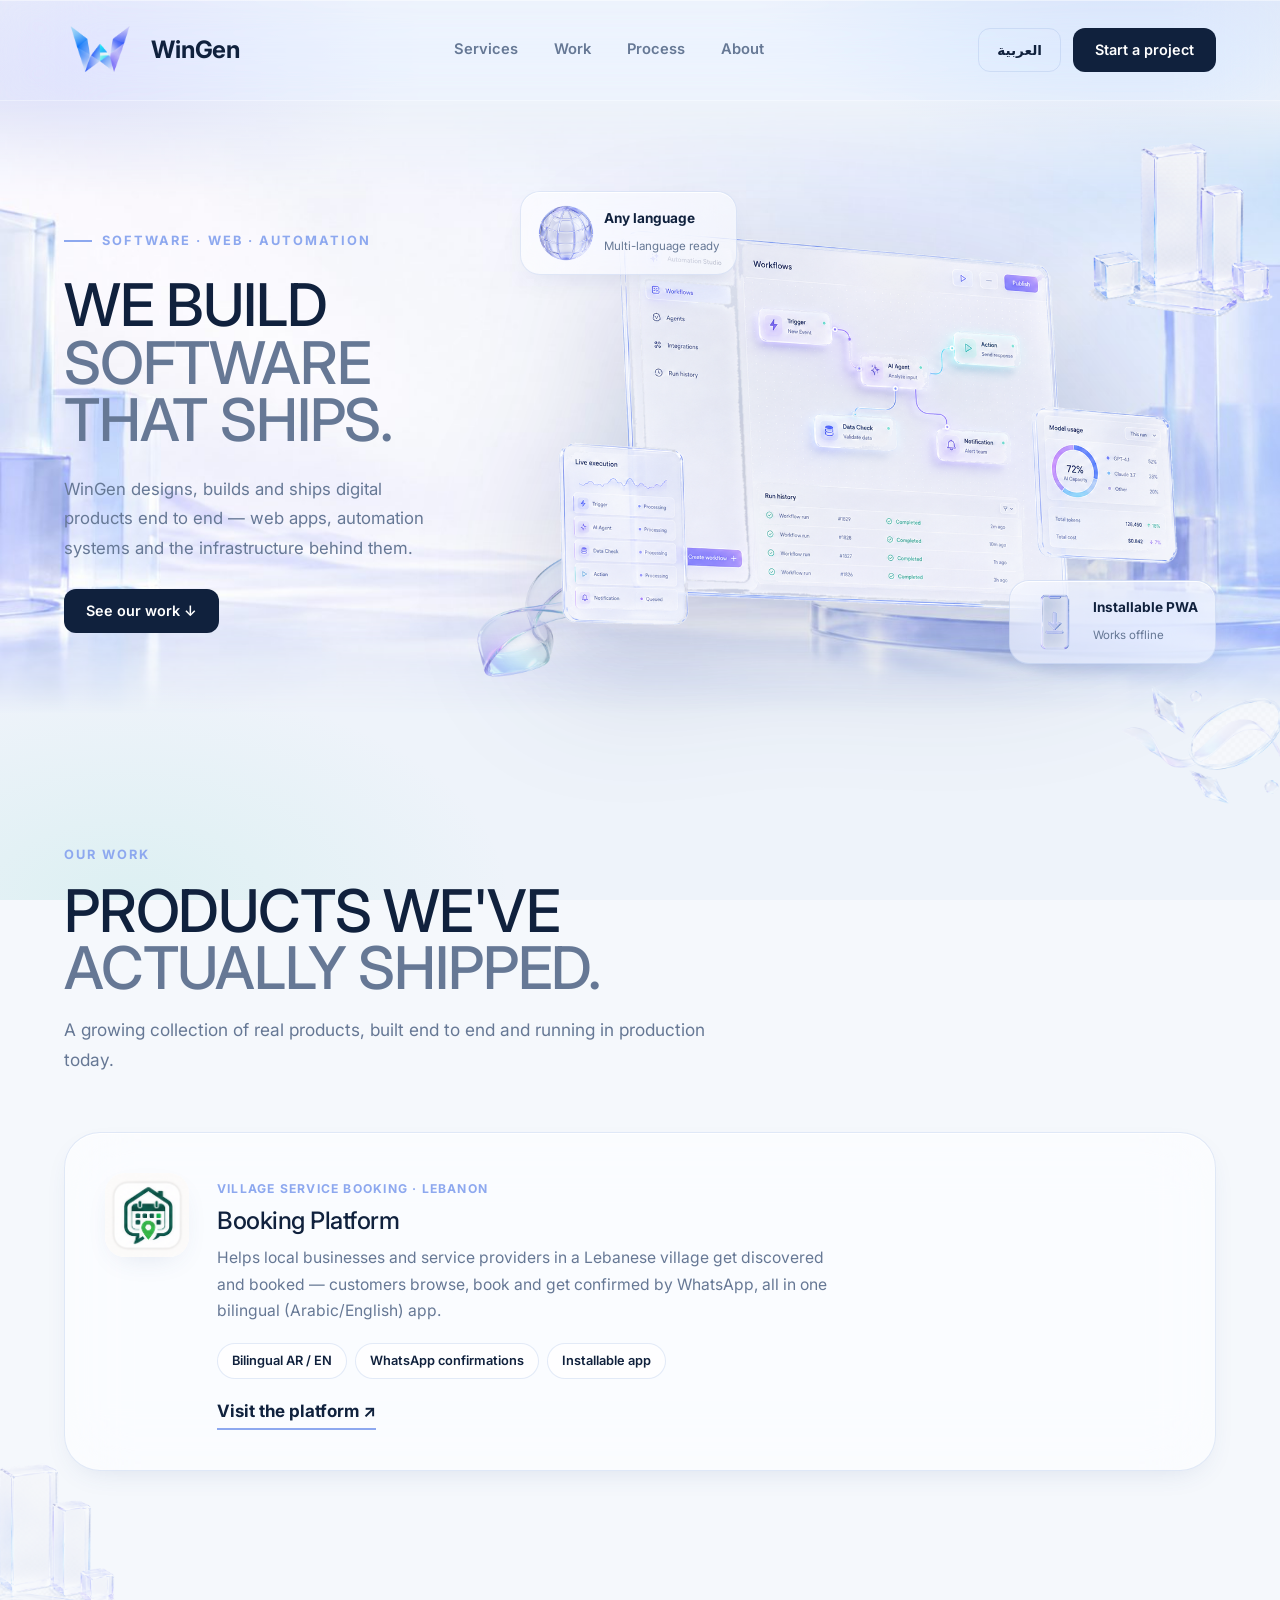
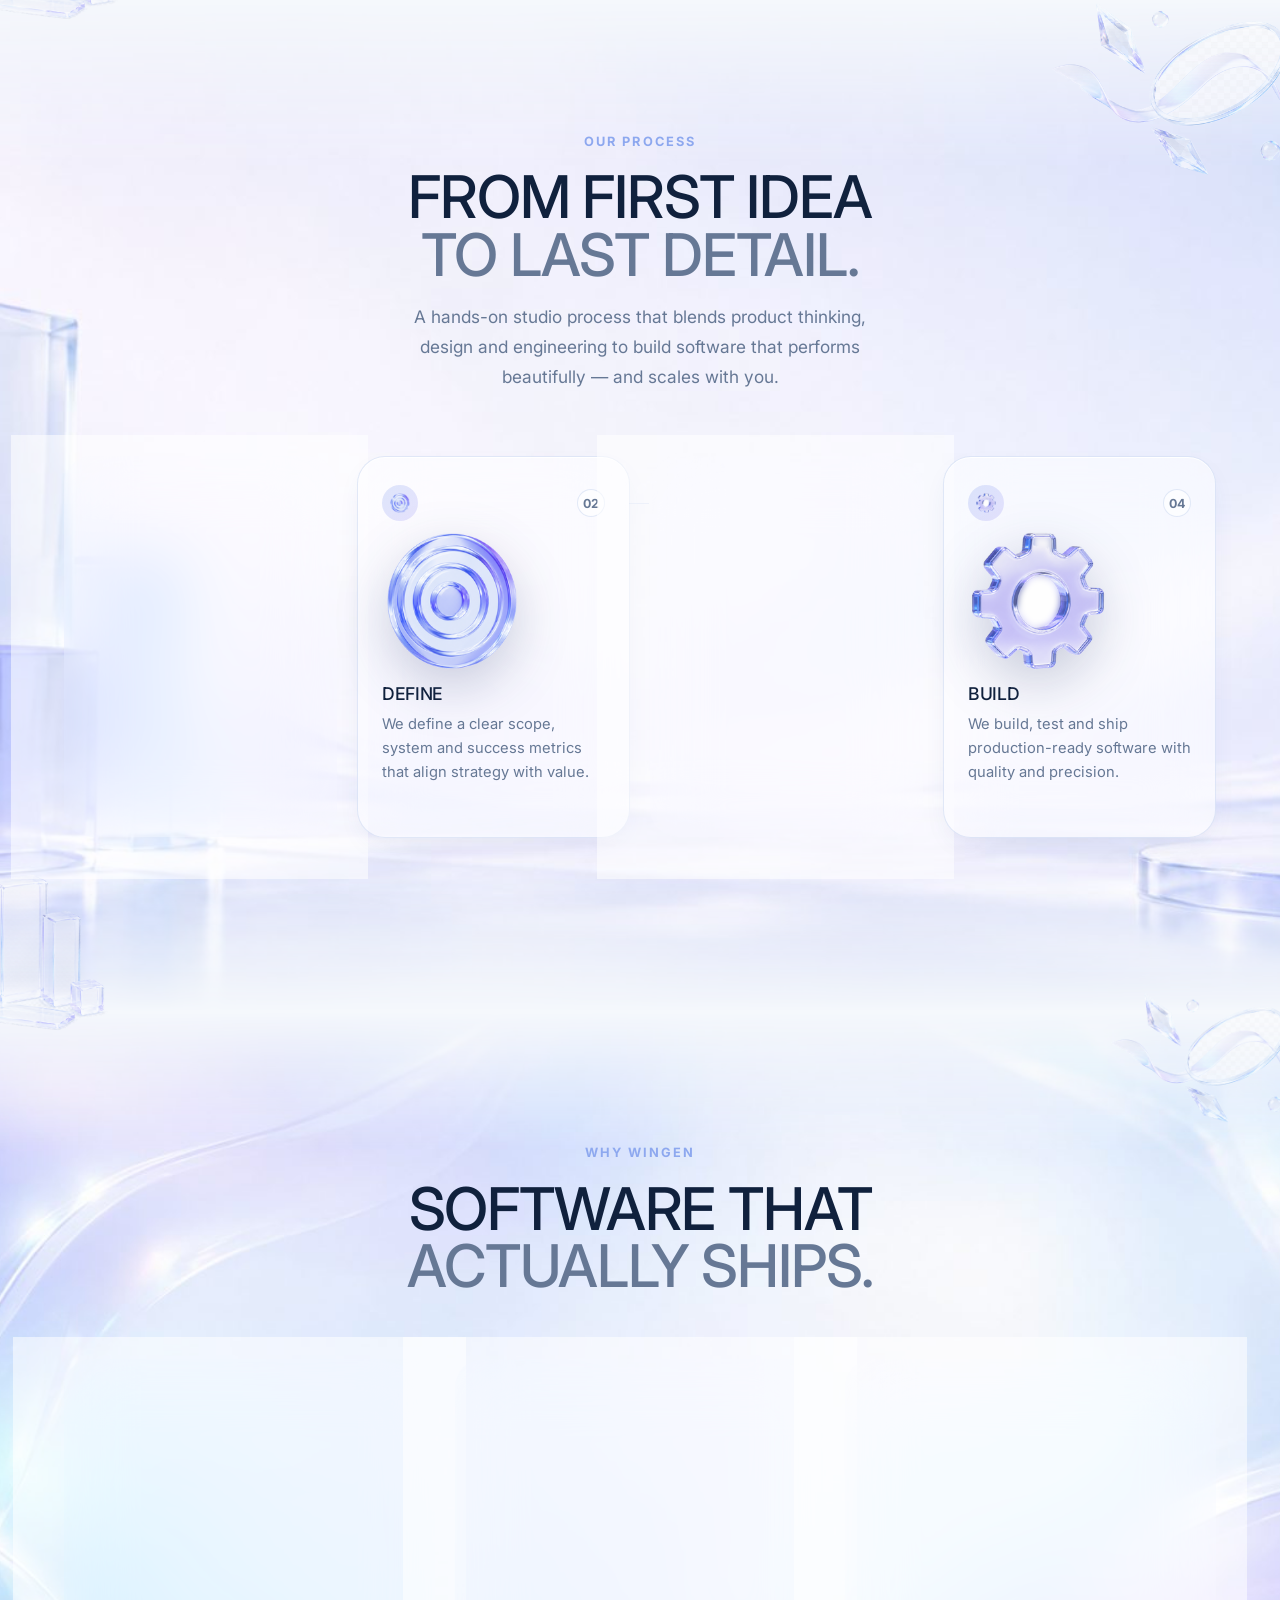
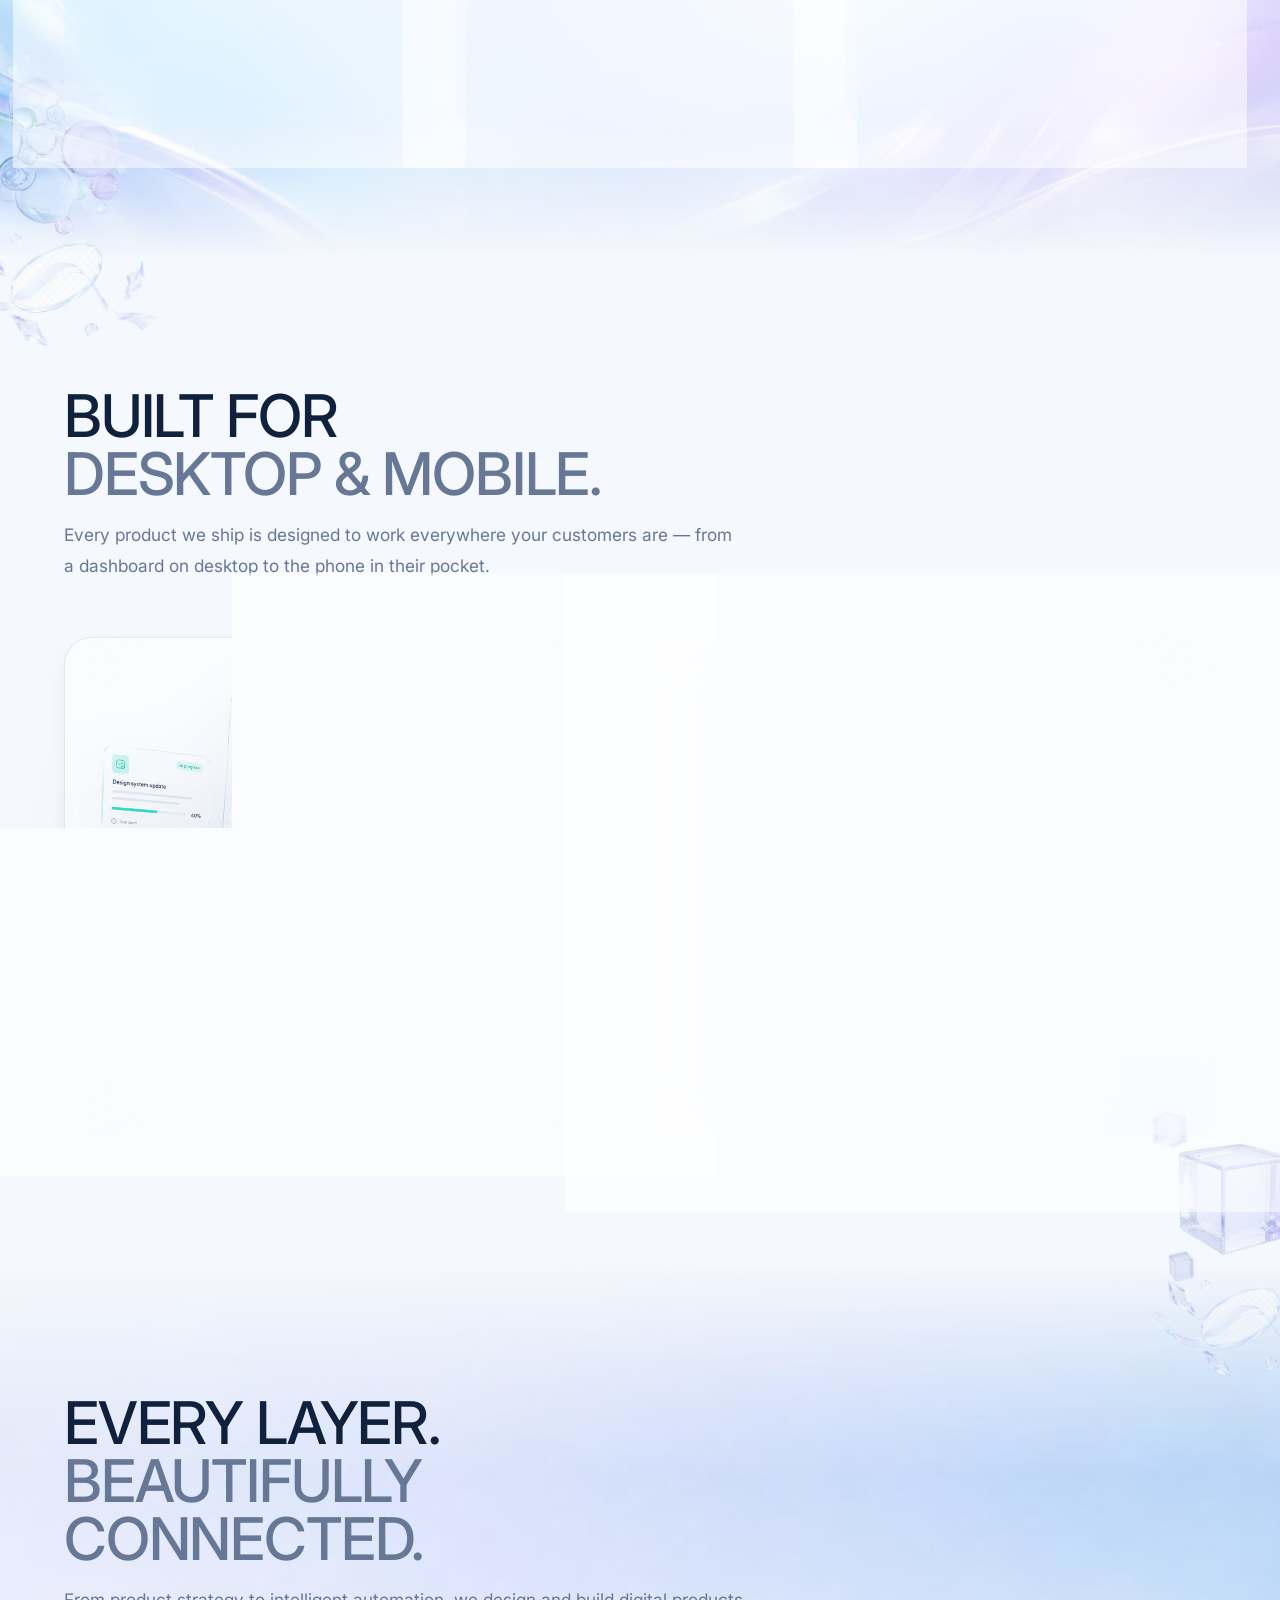
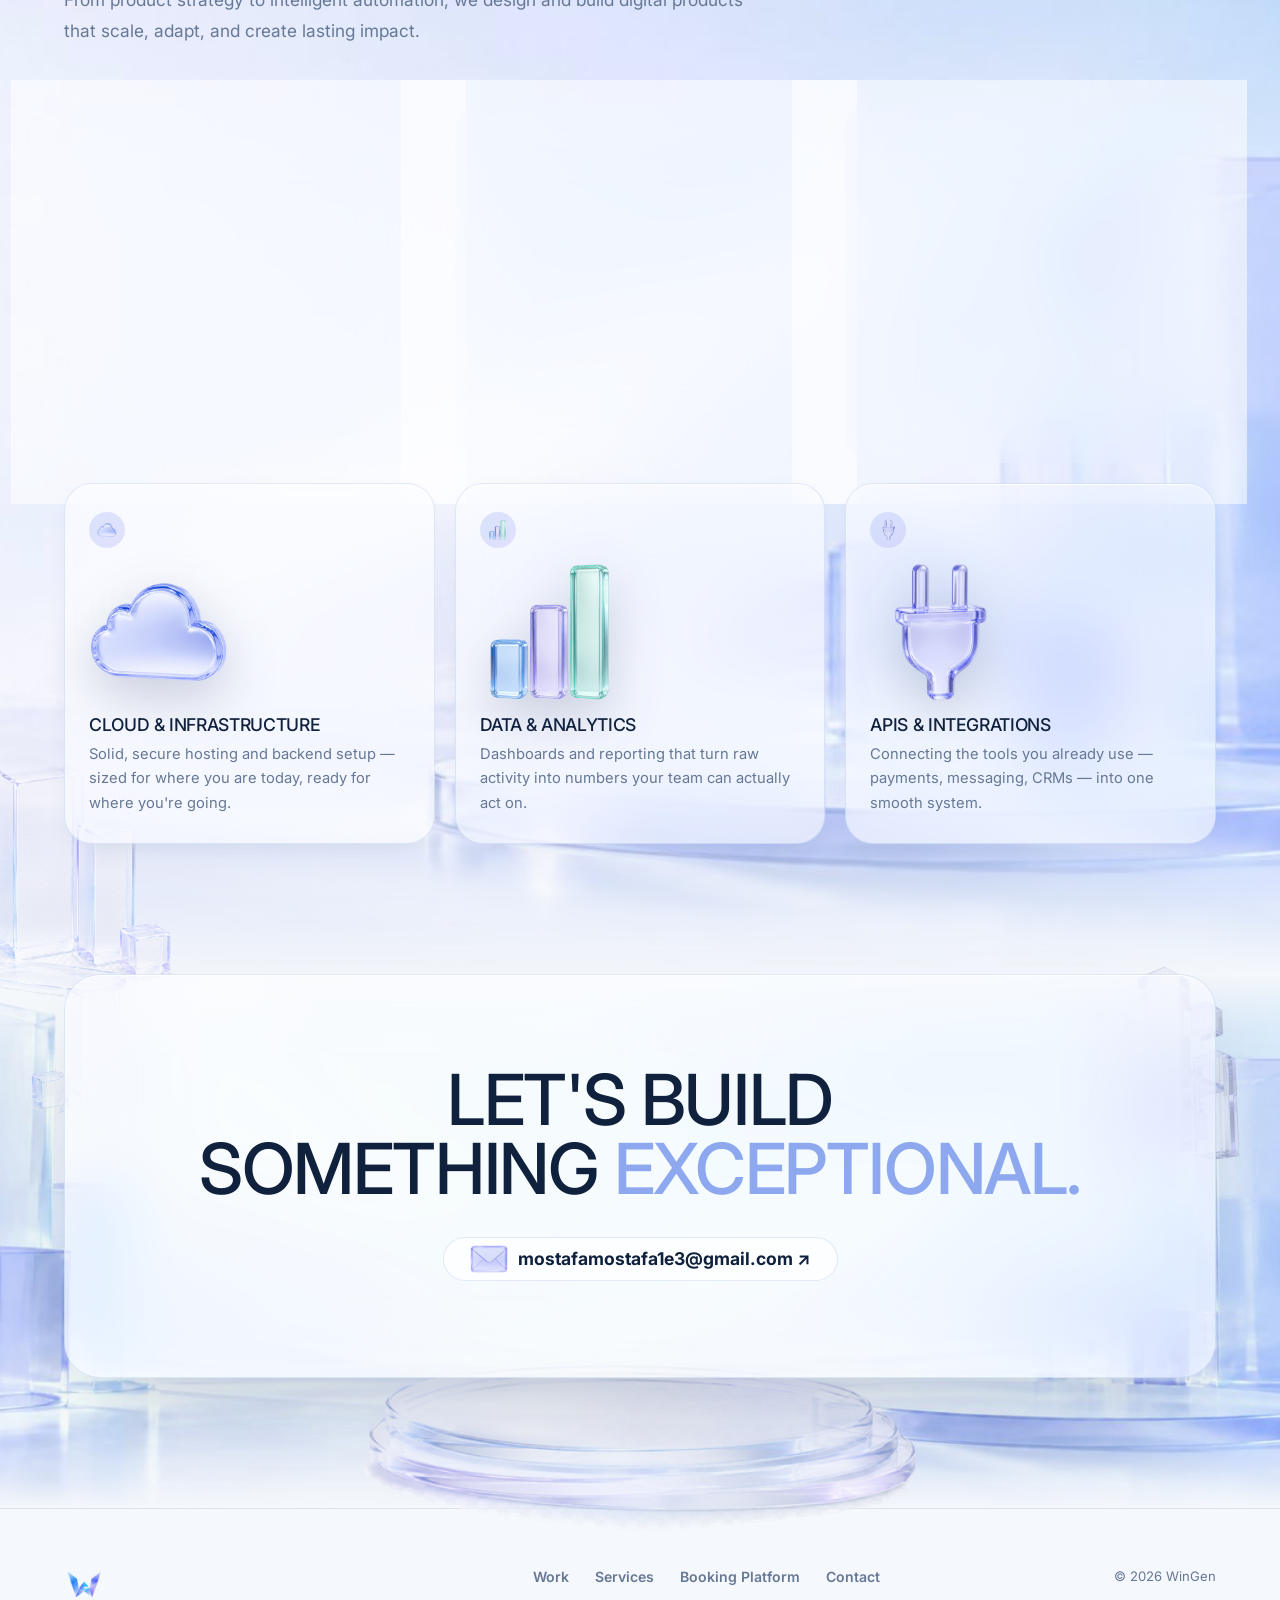
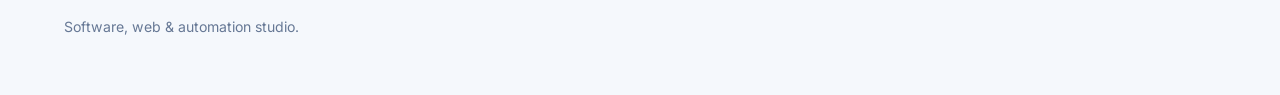
==== index.html @ c5c918d8 "Fix mobile nav and footer overflow - WinGen: shrink logo/wordmark, language toggle and CTA button be" ====
<!doctype html>
<html lang="en">
<head>
  <meta charset="UTF-8" />
  <meta name="viewport" content="width=device-width, initial-scale=1.0" />
  <title>WinGen — Software, Web & Automation Studio</title>
  <link rel="icon" type="image/png" href="assets/icon.png" />
  <meta name="theme-color" content="#0f1b3d" />
  <link rel="preconnect" href="https://fonts.googleapis.com" />
  <link rel="preconnect" href="https://fonts.gstatic.com" crossorigin />
  <link href="https://fonts.googleapis.com/css2?family=Inter:wght@400;500;600;700;800;900&family=Cairo:wght@400;500;600;700;800;900&display=swap" rel="stylesheet" />
  <link rel="stylesheet" href="css/style.css?v=24" />
</head>
<body>
  <header class="topbar" id="head">
    <div class="wrap topbar-inner">
      <a href="index.html" class="brand-link">
        <img src="assets/logo-icon.png" alt="" class="brand-logo" />
        <span class="brand-name">WinGen</span>
      </a>
      <nav class="nav-links">
        <a href="#services" data-i18n="nav_services">Services</a>
        <a href="#work" data-i18n="nav_work">Work</a>
        <a href="#process" data-i18n="nav_process">Process</a>
        <a href="#contact" data-i18n="nav_about">About</a>
      </nav>
      <div class="nav-right">
        <button type="button" id="lang-toggle" class="lang-toggle">العربية</button>
        <a href="#contact" class="btn-cta" data-i18n="nav_cta">Start a project</a>
      </div>
    </div>
  </header>

  <main>
    <section class="hero floor-bg">
      <div class="wrap hero-grid">
        <div class="hero-copy">
          <span class="kicker"><span class="kicker-line"></span> <span data-i18n="hero_kicker">SOFTWARE · WEB · AUTOMATION</span></span>
          <h1><span data-i18n="hero_h1_line1">WE BUILD</span><br /><em data-i18n="hero_h1_line2">SOFTWARE THAT SHIPS.</em></h1>
          <p class="hero-desc" data-i18n="hero_desc">WinGen designs, builds and ships digital products end to end — web apps, automation systems and the infrastructure behind them.</p>
          <a href="#work" class="btn-cta" data-i18n="hero_work_btn">See our work ↓</a>
        </div>

        <div class="hero-stage">
          <img src="assets/decor-cubes.png" alt="" class="decor decor-hero-1" aria-hidden="true" />
          <img src="assets/decor-ribbon2.png" alt="" class="decor decor-hero-2" aria-hidden="true" />

          <div class="float-chip glass chip-top reveal">
            <img src="assets/icons/icon-globe.png" alt="" class="chip-icon" />
            <div><b data-i18n="chip_lang_title">Any language</b><small data-i18n="chip_lang_sub">Multi-language ready</small></div>
          </div>

          <img src="assets/hero-mockup.png" alt="Automation workflow dashboard" class="hero-mockup reveal" />

          <div class="float-chip glass chip-bottom reveal">
            <img src="assets/icons/icon-phone.png" alt="" class="chip-icon" />
            <div><b data-i18n="chip_pwa_title">Installable PWA</b><small data-i18n="chip_pwa_sub">Works offline</small></div>
          </div>
        </div>
      </div>
    </section>

    <section id="work" class="projects-section">
      <img src="assets/decor-crystal.png" alt="" class="decor decor-projects" aria-hidden="true" />
      <img src="assets/decor-cubes.png" alt="" class="decor decor-projects-2" aria-hidden="true" />
      <div class="wrap">
        <div class="sec-head-left reveal">
          <span class="eye" data-i18n="projects_eye">OUR WORK</span>
          <h2><span data-i18n="projects_h2_line1">PRODUCTS WE'VE</span><br /><em data-i18n="projects_h2_line2">ACTUALLY SHIPPED.</em></h2>
          <p data-i18n="projects_desc">A growing collection of real products, built end to end and running in production today.</p>
        </div>

        <div class="project-grid">
          <a href="mawa3id/" class="project-card glass reveal">
            <img src="assets/mawa3id-icon.png" alt="Booking platform logo" class="project-icon" />
            <div class="project-info">
              <span class="project-tag" data-i18n="project1_tag">Village Service Booking · Lebanon</span>
              <h3 data-i18n="project1_title">Booking Platform</h3>
              <p data-i18n="project1_desc">Helps local businesses and service providers in a Lebanese village get discovered and booked — customers browse, book and get confirmed by WhatsApp, all in one bilingual (Arabic/English) app.</p>
              <div class="project-pills">
                <span data-i18n="project1_pill1">Bilingual AR / EN</span>
                <span data-i18n="project1_pill2">WhatsApp confirmations</span>
                <span data-i18n="project1_pill3">Installable app</span>
              </div>
              <span class="link-arrow" data-i18n="project1_link">Visit the platform ↗</span>
            </div>
          </a>
        </div>
      </div>
    </section>

    <section id="process" class="floor-bg">
      <img src="assets/decor-crystal.png" alt="" class="decor decor-process" aria-hidden="true" />
      <img src="assets/decor-cubes.png" alt="" class="decor decor-process-2" aria-hidden="true" />
      <div class="wrap">
        <div class="sec-head reveal">
          <span class="eye" data-i18n="process_eye">OUR PROCESS</span>
          <h2><span data-i18n="process_h2_line1">FROM FIRST IDEA</span><br /><em data-i18n="process_h2_line2">TO LAST DETAIL.</em></h2>
          <p data-i18n="process_desc">A hands-on studio process that blends product thinking, design and engineering to build software that performs beautifully — and scales with you.</p>
        </div>

        <div class="steps">
          <div class="step glass reveal">
            <div class="step-top"><span class="step-badge"><img src="assets/icons/icon-compass.png" alt="" /></span><span class="step-n">01</span></div>
            <img src="assets/icons/icon-compass.png" alt="" class="step-illustration" />
            <h4 data-i18n="step1_title">Discover</h4><p data-i18n="step1_desc">We start by understanding your business, your users and your goals to uncover real opportunities.</p>
          </div>
          <div class="step glass reveal">
            <div class="step-top"><span class="step-badge"><img src="assets/icons/icon-target.png" alt="" /></span><span class="step-n">02</span></div>
            <img src="assets/icons/icon-target.png" alt="" class="step-illustration" />
            <h4 data-i18n="step2_title">Define</h4><p data-i18n="step2_desc">We define a clear scope, system and success metrics that align strategy with value.</p>
          </div>
          <div class="step glass reveal">
            <div class="step-top"><span class="step-badge"><img src="assets/icons/icon-cube.png" alt="" /></span><span class="step-n">03</span></div>
            <img src="assets/icons/icon-cube.png" alt="" class="step-illustration" />
            <h4 data-i18n="step3_title">Design</h4><p data-i18n="step3_desc">We craft intuitive experiences and robust architecture with elegance and clarity.</p>
          </div>
          <div class="step glass reveal">
            <div class="step-top"><span class="step-badge"><img src="assets/icons/icon-gear.png" alt="" /></span><span class="step-n">04</span></div>
            <img src="assets/icons/icon-gear.png" alt="" class="step-illustration" />
            <h4 data-i18n="step4_title">Build</h4><p data-i18n="step4_desc">We build, test and ship production-ready software with quality and precision.</p>
          </div>
        </div>
      </div>
    </section>

    <section id="why" class="why-section swirl-bg">
      <img src="assets/decor-crystal.png" alt="" class="decor decor-why" aria-hidden="true" />
      <img src="assets/decor-spheres.png" alt="" class="decor decor-why-2" aria-hidden="true" />
      <div class="wrap">
        <div class="sec-head reveal">
          <span class="eye" data-i18n="why_eye">WHY WINGEN</span>
          <h2><span data-i18n="why_h2_line1">SOFTWARE THAT</span><br /><em data-i18n="why_h2_line2">ACTUALLY SHIPS.</em></h2>
        </div>

        <div class="why-grid">
          <div class="why-card glass reveal">
            <span class="why-badge"><img src="assets/icons/icon-lightning.png" alt="" /></span>
            <img src="assets/icons/icon-lightning.png" alt="" class="why-illustration" />
            <h4 data-i18n="why1_title">Built to launch fast</h4>
            <p data-i18n="why1_desc">Lean scopes and a hands-on process mean your first version reaches real users in weeks, not quarters.</p>
          </div>
          <div class="why-card glass reveal">
            <span class="why-badge"><img src="assets/icons/icon-puzzle.png" alt="" /></span>
            <img src="assets/icons/icon-puzzle.png" alt="" class="why-illustration" />
            <h4 data-i18n="why2_title">Design that holds up</h4>
            <p data-i18n="why2_desc">Every interface is built to stay clear and usable as your product grows — not just to look good in a demo.</p>
          </div>
          <div class="why-card glass reveal">
            <span class="why-badge"><img src="assets/icons/icon-handshake.png" alt="" /></span>
            <img src="assets/icons/icon-handshake.png" alt="" class="why-illustration" />
            <h4 data-i18n="why3_title">A partner, not a vendor</h4>
            <p data-i18n="why3_desc">Direct access to the people building your product, from the first sketch through every update after launch.</p>
          </div>
        </div>
      </div>
    </section>

    <section id="showcase" class="showcase-section">
      <img src="assets/decor-crystal.png" alt="" class="decor decor-showcase" aria-hidden="true" />
      <img src="assets/decor-cubes3.png" alt="" class="decor decor-showcase-2" aria-hidden="true" />
      <div class="wrap">
        <div class="sec-head-left reveal">
          <h2><span data-i18n="showcase_h2_line1">BUILT FOR</span><br /><em data-i18n="showcase_h2_line2">DESKTOP &amp; MOBILE.</em></h2>
          <p data-i18n="showcase_desc">Every product we ship is designed to work everywhere your customers are — from a dashboard on desktop to the phone in their pocket.</p>
        </div>

        <div class="showcase-grid">
          <div class="showcase-card glass reveal">
            <img src="assets/showcase-workspace.png" alt="Project and task management dashboard on laptop, tablet and phone" loading="lazy" />
            <h4 data-i18n="showcase1_title">Product &amp; workflow tools</h4>
          </div>
          <div class="showcase-card glass reveal">
            <img src="assets/showcase-analytics.png" alt="Analytics dashboard with revenue and orders on laptop and phone" loading="lazy" />
            <h4 data-i18n="showcase2_title">Data &amp; analytics dashboards</h4>
          </div>
        </div>
      </div>
    </section>

    <section id="services" class="services-section floor-bg">
      <img src="assets/decor-cubes.png" alt="" class="decor decor-services" aria-hidden="true" />
      <img src="assets/decor-crystal.png" alt="" class="decor decor-services-2" aria-hidden="true" />
      <div class="wrap">
        <div class="sec-head-left reveal">
          <h2><span data-i18n="services_h2_line1">EVERY LAYER.</span><br /><em data-i18n="services_h2_line2">BEAUTIFULLY CONNECTED.</em></h2>
          <p data-i18n="services_desc">From product strategy to intelligent automation, we design and build digital products that scale, adapt, and create lasting impact.</p>
        </div>

        <div class="service-grid">
          <div class="service-card glass reveal">
            <span class="service-badge"><img src="assets/icons/icon-target.png" alt="" /></span>
            <img src="assets/icons/icon-target.png" alt="" class="service-illustration" />
            <h3 data-i18n="svc1_title">Web &amp; App Development</h3>
            <p data-i18n="svc1_desc">Fast, reliable websites and web apps — from customer-facing platforms to internal tools, built to actually get used.</p>
          </div>
          <div class="service-card glass reveal">
            <span class="service-badge"><img src="assets/icons/icon-palette.png" alt="" /></span>
            <img src="assets/icons/icon-palette.png" alt="" class="service-illustration" />
            <h3 data-i18n="svc2_title">UI / UX Design</h3>
            <p data-i18n="svc2_desc">Interfaces people understand immediately — clean, ready for any market or language, built for real users, not just demos.</p>
          </div>
          <div class="service-card glass reveal">
            <span class="service-badge"><img src="assets/icons/icon-gear.png" alt="" /></span>
            <img src="assets/icons/icon-gear.png" alt="" class="service-illustration" />
            <h3 data-i18n="svc3_title">Automation Systems</h3>
            <p data-i18n="svc3_desc">We connect your tools and workflows so repetitive work runs itself — quotes, notifications, follow-ups.</p>
          </div>
          <div class="service-card glass reveal">
            <span class="service-badge"><img src="assets/icons/icon-cloud.png" alt="" /></span>
            <img src="assets/icons/icon-cloud.png" alt="" class="service-illustration" />
            <h3 data-i18n="svc4_title">Cloud &amp; Infrastructure</h3>
            <p data-i18n="svc4_desc">Solid, secure hosting and backend setup — sized for where you are today, ready for where you're going.</p>
          </div>
          <div class="service-card glass reveal">
            <span class="service-badge"><img src="assets/icons/icon-chart.png" alt="" /></span>
            <img src="assets/icons/icon-chart.png" alt="" class="service-illustration" />
            <h3 data-i18n="svc5_title">Data &amp; Analytics</h3>
            <p data-i18n="svc5_desc">Dashboards and reporting that turn raw activity into numbers your team can actually act on.</p>
          </div>
          <div class="service-card glass reveal">
            <span class="service-badge"><img src="assets/icons/icon-plug.png" alt="" /></span>
            <img src="assets/icons/icon-plug.png" alt="" class="service-illustration" />
            <h3 data-i18n="svc6_title">APIs &amp; Integrations</h3>
            <p data-i18n="svc6_desc">Connecting the tools you already use — payments, messaging, CRMs — into one smooth system.</p>
          </div>
        </div>
      </div>
    </section>

    <section id="contact" class="contact-section floor-bg">
      <img src="assets/decor-cards.png" alt="" class="decor decor-podium" aria-hidden="true" />
      <img src="assets/decor-cubes.png" alt="" class="decor decor-contact-1" aria-hidden="true" />
      <img src="assets/decor-pillars2.png" alt="" class="decor decor-contact-2" aria-hidden="true" />
      <div class="wrap">
        <div class="cta-card reveal">
          <h2><span data-i18n="contact_h2_line1">LET'S BUILD</span><br /><span data-i18n="contact_h2_line2">SOMETHING</span> <em data-i18n="contact_h2_line3">EXCEPTIONAL.</em></h2>
          <a href="mailto:mostafamostafa1e3@gmail.com" class="cta-email">
            <img src="assets/icons/icon-envelope.png" alt="" class="cta-icon" /> mostafamostafa1e3@gmail.com ↗
          </a>
        </div>
      </div>
    </section>
  </main>

  <footer>
    <div class="wrap foot-inner">
      <div class="foot-brand">
        <img src="assets/logo-icon.png" alt="WinGen" class="foot-logo" />
        <p data-i18n="foot_tagline">Software, web &amp; automation studio.</p>
      </div>
      <nav class="foot-links">
        <a href="#work" data-i18n="foot_work">Work</a>
        <a href="#services" data-i18n="foot_services">Services</a>
        <a href="mawa3id/" data-i18n="foot_booking">Booking Platform</a>
        <a href="#contact" data-i18n="foot_contact">Contact</a>
      </nav>
      <p class="foot-copy">© 2026 WinGen</p>
    </div>
  </footer>

  <script src="js/i18n.js"></script>
  <script src="js/main.js"></script>
</body>
</html>
---- css/style.css ----
:root {
  --bg: #f5f8fc;
  --bg-alt: #eef3fa;
  --navy: #10213d;
  --ink-mute: #667895;
  --ice: #8da8ef;
  --violet: #aaa0f8;
  --mint: #72dcc2;
  --glass-border: rgba(130, 160, 220, 0.22);
  --glass-bg: rgba(255, 255, 255, 0.55);
  --glass-bg-strong: rgba(255, 255, 255, 0.7);
  --paper: #ffffff;
  --line: rgba(16, 33, 61, 0.1);
  --radius-sm: 12px;
  --radius-md: 20px;
  --radius-lg: 28px;
  --radius-xl: 36px;
  --ease: cubic-bezier(0.16, 1, 0.3, 1);
  --shadow: 0 10px 30px -14px rgba(58, 84, 140, 0.18);
  --shadow-lg: 0 40px 90px -30px rgba(30, 50, 100, 0.28);
  --glass-inner-edge: inset 0 1px 0 rgba(255, 255, 255, 0.9);
  --side-pad: 64px;
}

@media (max-width: 900px) {
  :root {
    --side-pad: 40px;
  }
}

@media (max-width: 560px) {
  :root {
    --side-pad: 20px;
  }
}

* {
  box-sizing: border-box;
}

html {
  scroll-behavior: smooth;
}

body {
  margin: 0;
  font-family: "Inter", system-ui, sans-serif;
  background: var(--bg);
  color: var(--navy);
  font-size: 17px;
  line-height: 1.7;
  -webkit-font-smoothing: antialiased;
  position: relative;
  overflow-x: hidden;
}

html[dir="rtl"] body {
  font-family: "Cairo", system-ui, sans-serif;
}

body::before {
  content: "";
  position: fixed;
  inset: 0;
  z-index: -1;
  background:
    radial-gradient(50% 38% at 88% -6%, rgba(141, 168, 239, 0.28), transparent 60%),
    radial-gradient(46% 36% at 4% 8%, rgba(170, 160, 248, 0.2), transparent 60%),
    radial-gradient(50% 40% at 10% 100%, rgba(114, 220, 194, 0.14), transparent 60%),
    var(--bg-alt);
}

.wrap {
  max-width: 1480px;
  margin: 0 auto;
  padding: 0 var(--side-pad);
}

h1, h2, h3, h4 {
  margin: 0;
  font-weight: 500;
  letter-spacing: -0.02em;
  line-height: 0.98;
  color: var(--navy);
  text-wrap: balance;
}

h1 em, h2 em {
  font-style: normal;
  color: var(--ink-mute);
}

p {
  margin: 0;
}

a {
  color: inherit;
}

a:focus-visible,
button:focus-visible {
  outline: 2px solid var(--ice);
  outline-offset: 3px;
  border-radius: 4px;
}

.reveal {
  opacity: 0;
  transform: translateY(28px);
  transition: opacity 0.8s var(--ease), transform 0.8s var(--ease);
}

.reveal.in {
  opacity: 1;
  transform: none;
}

@media (prefers-reduced-motion: reduce) {
  .reveal, .float-chip, .live-dot, .decor {
    opacity: 1;
    transform: none;
    transition: none;
    animation: none !important;
  }
}

/* ===== Decorative glass elements ===== */

.decor {
  position: absolute;
  z-index: 0;
  pointer-events: none;
  user-select: none;
  animation: floaty-slow 9s ease-in-out infinite;
}

@keyframes floaty-slow {
  0%, 100% { transform: translateY(0); }
  50% { transform: translateY(-14px); }
}

/* ===== Glass surface (shared) ===== */

.glass {
  background: var(--glass-bg);
  backdrop-filter: blur(32px) saturate(1.5);
  -webkit-backdrop-filter: blur(32px) saturate(1.5);
  border: 1px solid var(--glass-border);
  box-shadow: var(--shadow), var(--glass-inner-edge);
}

@media (max-width: 640px) {
  .glass {
    backdrop-filter: blur(18px) saturate(1.3);
    -webkit-backdrop-filter: blur(18px) saturate(1.3);
  }
}

/* ===== Header ===== */

.topbar {
  position: sticky;
  top: 0;
  z-index: 40;
  background: rgba(255, 255, 255, 0.06);
  backdrop-filter: blur(44px) saturate(1.9);
  -webkit-backdrop-filter: blur(44px) saturate(1.9);
  border-bottom: 1px solid rgba(255, 255, 255, 0.35);
  box-shadow: 0 1px 0 rgba(255, 255, 255, 0.45) inset;
  transition: background 0.3s ease, box-shadow 0.3s ease, border-color 0.3s ease;
}

.topbar.scrolled {
  background: rgba(255, 255, 255, 0.28);
  border-bottom-color: var(--glass-border);
  box-shadow: var(--shadow), 0 1px 0 rgba(255, 255, 255, 0.45) inset;
}

.topbar-inner {
  display: flex;
  align-items: center;
  justify-content: space-between;
  gap: 20px;
  height: 100px;
}

.brand-link {
  display: flex;
  align-items: center;
  gap: 14px;
  text-decoration: none;
}

.brand-logo {
  height: 72px;
  width: auto;
  display: block;
}

.brand-name {
  font-size: 1.5rem;
  font-weight: 700;
  letter-spacing: -0.01em;
  color: var(--navy);
  text-transform: none;
}

.foot-logo {
  height: 40px;
  width: auto;
  display: block;
  margin-bottom: 10px;
}

.nav-links {
  display: flex;
  gap: 36px;
}

.nav-links a {
  text-decoration: none;
  font-size: 0.92rem;
  font-weight: 600;
  color: var(--ink-mute);
  transition: color 0.2s ease;
}

.nav-links a:hover {
  color: var(--navy);
}

@media (max-width: 860px) {
  .nav-links {
    display: none;
  }
}

.btn-cta {
  display: inline-flex;
  align-items: center;
  min-height: 44px;
  padding: 0 22px;
  border-radius: var(--radius-sm);
  background: var(--navy);
  color: white;
  text-decoration: none;
  font-weight: 600;
  font-size: 0.9rem;
  transition: transform 0.3s var(--ease), background 0.3s ease;
}

.btn-cta:hover {
  transform: translateY(-2px);
  background: #1b2f54;
}

.nav-right {
  display: flex;
  align-items: center;
  gap: 12px;
}

.lang-toggle {
  display: inline-flex;
  align-items: center;
  min-height: 44px;
  padding: 0 18px;
  border-radius: var(--radius-sm);
  background: transparent;
  border: 1px solid var(--glass-border);
  color: var(--navy);
  font-weight: 600;
  font-size: 0.85rem;
  font-family: inherit;
  cursor: pointer;
  transition: background 0.2s ease, transform 0.3s var(--ease);
}

.lang-toggle:hover {
  background: rgba(255, 255, 255, 0.5);
  transform: translateY(-2px);
}

@media (max-width: 640px) {
  .topbar-inner {
    height: 76px;
    gap: 10px;
  }

  .brand-logo {
    height: 44px;
  }

  .brand-name {
    font-size: 1.15rem;
  }

  .nav-right {
    gap: 8px;
  }

  .lang-toggle {
    padding: 0 12px;
    min-height: 38px;
    font-size: 0.76rem;
  }

  .btn-cta {
    padding: 0 14px;
    min-height: 38px;
    font-size: 0.78rem;
  }
}

@media (max-width: 400px) {
  .brand-name {
    display: none;
  }
}

/* ===== Hero ===== */

.hero {
  padding: 90px 0 50px;
}

.hero-grid {
  display: grid;
  grid-template-columns: 0.72fr 1.28fr;
  gap: 64px;
  align-items: center;
}

@media (max-width: 900px) {
  .hero-grid {
    grid-template-columns: 1fr;
    gap: 56px;
  }
}

.kicker {
  display: inline-flex;
  align-items: center;
  gap: 10px;
  font-size: 0.8rem;
  font-weight: 700;
  letter-spacing: 0.16em;
  color: var(--ice);
  margin-bottom: 24px;
}

.kicker-line {
  width: 28px;
  height: 1.5px;
  background: var(--ice);
}

.hero-copy h1 {
  font-size: clamp(2.2rem, 4.6vw, 4.2rem);
  text-transform: uppercase;
  margin-bottom: 26px;
}

.hero-desc {
  color: var(--ink-mute);
  font-size: 1.05rem;
  line-height: 1.75;
  max-width: 560px;
  margin-bottom: 26px;
}

.link-arrow {
  display: inline-flex;
  align-items: center;
  gap: 6px;
  text-decoration: none;
  font-weight: 700;
  color: var(--navy);
  border-bottom: 2px solid var(--ice);
  padding-bottom: 2px;
  transition: gap 0.25s ease, color 0.25s ease;
}

.link-arrow:hover {
  gap: 10px;
  color: var(--ice);
}

.hero-stage {
  position: relative;
  padding: 34px;
}

.hero-mockup {
  position: relative;
  z-index: 1;
  width: 100%;
  display: block;
  filter: drop-shadow(0 40px 70px rgba(30, 50, 100, 0.22));
}

.decor-hero-1 {
  width: 190px;
  top: -50px;
  inset-inline-end: -60px;
  opacity: 0.9;
}

.decor-hero-2 {
  width: 170px;
  bottom: -15px;
  inset-inline-start: -45px;
  opacity: 0.6;
  animation-delay: 1.8s;
}

@media (max-width: 640px) {
  .decor-hero-1 { width: 90px; }
  .decor-hero-2 { width: 110px; }
}

@media (max-width: 480px) {
  .decor-hero-1, .decor-hero-2 { display: none; }
}

.float-chip {
  position: absolute;
  display: flex;
  align-items: center;
  gap: 10px;
  border-radius: var(--radius-md);
  padding: 13px 17px;
  z-index: 2;
  animation: floaty 5s ease-in-out infinite;
}

.chip-top {
  top: 0;
  inset-inline-start: 0;
}

.chip-bottom {
  bottom: 0;
  inset-inline-end: 0;
  animation-delay: 1.4s;
}

@keyframes floaty {
  0%, 100% { transform: translateY(0); }
  50% { transform: translateY(-9px); }
}

.chip-icon {
  width: 56px;
  height: 56px;
  object-fit: contain;
  display: block;
  flex-shrink: 0;
}

.float-chip b {
  display: block;
  font-size: 0.85rem;
}

.float-chip small {
  font-size: 0.72rem;
  color: var(--ink-mute);
}

@media (max-width: 480px) {
  .float-chip {
    display: none;
  }
}

/* ===== Section heads ===== */

section {
  position: relative;
  z-index: 0;
  padding: 130px 0;
}

.floor-bg::before,
.swirl-bg::before {
  content: "";
  position: absolute;
  inset: 0;
  z-index: -1;
  pointer-events: none;
  background-size: cover;
  background-repeat: no-repeat;
  mask-image: linear-gradient(to bottom, transparent, black 16%, black 84%, transparent);
  -webkit-mask-image: linear-gradient(to bottom, transparent, black 16%, black 84%, transparent);
}

.floor-bg::before {
  background-image: url("../assets/floor-bg.jpg");
}

.hero.floor-bg::before {
  background-position: right bottom;
}

#process.floor-bg::before {
  background-position: left bottom;
  background-color: rgba(170, 160, 248, 0.04);
  background-blend-mode: multiply;
}

.contact-section.floor-bg::before {
  background-position: center bottom;
  background-color: rgba(114, 220, 194, 0.05);
  background-blend-mode: multiply;
}

.services-section.floor-bg::before {
  background-position: top right;
  background-color: rgba(141, 168, 239, 0.05);
  background-blend-mode: multiply;
}

.swirl-bg::before {
  background-image: url("../assets/bg-swirl.jpg");
  background-position: center;
}

.decor-process,
.decor-process-2,
.decor-services,
.decor-services-2,
.decor-showcase,
.decor-showcase-2,
.decor-why-2,
.decor-contact-1,
.decor-contact-2 {
  z-index: -1;
}

.decor-process {
  width: 320px;
  top: 0;
  inset-inline-end: -90px;
  opacity: 0.6;
}

.decor-process-2 {
  width: 170px;
  bottom: -20px;
  inset-inline-start: -60px;
  opacity: 0.5;
  animation-delay: 3.2s;
}

.decor-services {
  width: 260px;
  bottom: -30px;
  inset-inline-start: -80px;
  opacity: 0.55;
  animation-delay: 1.6s;
}

.decor-services-2 {
  width: 190px;
  top: 10px;
  inset-inline-end: -50px;
  opacity: 0.5;
  animation-delay: 0.8s;
}

.decor-showcase {
  width: 220px;
  top: -30px;
  inset-inline-start: -60px;
  opacity: 0.5;
  animation-delay: 2.6s;
}

.decor-showcase-2 {
  width: 180px;
  bottom: -20px;
  inset-inline-end: -50px;
  opacity: 0.45;
  animation-delay: 1.2s;
}

.decor-why-2 {
  width: 200px;
  bottom: 20px;
  inset-inline-start: -70px;
  opacity: 0.45;
  animation-delay: 3.6s;
}

.decor-podium {
  width: min(560px, 80%);
  bottom: -30px;
  inset-inline-start: 50%;
  transform: translateX(-50%);
  opacity: 0.8;
  z-index: -1;
  animation: none;
}

.decor-contact-1 {
  width: 150px;
  top: 10px;
  inset-inline-start: 2%;
  opacity: 0.5;
  animation-delay: 2s;
}

.decor-contact-2 {
  width: 160px;
  top: -10px;
  inset-inline-end: 3%;
  opacity: 0.45;
  animation-delay: 0.4s;
}

@media (max-width: 900px) {
  .decor-process, .decor-process-2, .decor-services, .decor-services-2,
  .decor-showcase, .decor-showcase-2, .decor-contact-1, .decor-contact-2 {
    display: none;
  }
}

.sec-head {
  max-width: 46ch;
  margin: 0 auto 64px;
  text-align: center;
}

.sec-head-left {
  max-width: 62ch;
  margin-bottom: 56px;
}

.eye {
  display: block;
  font-size: 0.8rem;
  font-weight: 700;
  letter-spacing: 0.16em;
  text-transform: uppercase;
  color: var(--ice);
  margin-bottom: 16px;
}

.sec-head h2, .sec-head-left h2 {
  font-size: clamp(2.1rem, 4.6vw, 4rem);
  text-transform: uppercase;
  margin-bottom: 18px;
}

.sec-head p, .sec-head-left p {
  color: var(--ink-mute);
  font-size: 1.08rem;
  line-height: 1.75;
}

/* ===== Projects ===== */

.decor-projects {
  width: 220px;
  top: -30px;
  inset-inline-end: -60px;
  opacity: 0.5;
  z-index: -1;
}

.decor-projects-2 {
  width: 170px;
  bottom: -20px;
  inset-inline-start: -50px;
  opacity: 0.45;
  z-index: -1;
  animation-delay: 2.2s;
}

@media (max-width: 900px) {
  .decor-projects, .decor-projects-2 {
    display: none;
  }
}

.project-grid {
  display: grid;
  gap: 24px;
}

.project-card {
  display: flex;
  align-items: flex-start;
  gap: 28px;
  border-radius: var(--radius-xl);
  padding: 40px;
  text-decoration: none;
  color: inherit;
  transition: transform 0.3s var(--ease);
}

.project-card:hover {
  transform: translateY(-6px);
}

.project-icon {
  width: 84px;
  height: 84px;
  border-radius: var(--radius-md);
  flex-shrink: 0;
  box-shadow: var(--shadow);
}

.project-info h3 {
  font-size: 1.5rem;
  text-transform: none;
  margin: 8px 0 12px;
}

.project-tag {
  font-size: 0.76rem;
  font-weight: 700;
  letter-spacing: 0.1em;
  text-transform: uppercase;
  color: var(--ice);
}

.project-info p {
  color: var(--ink-mute);
  font-size: 0.98rem;
  line-height: 1.7;
  max-width: 620px;
  margin-bottom: 18px;
}

.project-pills {
  display: flex;
  flex-wrap: wrap;
  gap: 8px;
  margin-bottom: 18px;
}

.project-pills span {
  background: rgba(255, 255, 255, 0.7);
  border: 1px solid var(--glass-border);
  border-radius: 999px;
  padding: 6px 14px;
  font-size: 0.8rem;
  font-weight: 600;
  color: var(--navy);
}

@media (max-width: 640px) {
  .project-card {
    flex-direction: column;
    padding: 28px;
  }
}

/* ===== Process ===== */

.steps {
  display: grid;
  grid-template-columns: repeat(4, 1fr);
  gap: 20px;
  margin-bottom: 44px;
}

@media (max-width: 800px) {
  .steps {
    grid-template-columns: 1fr 1fr;
  }
}

@media (max-width: 480px) {
  .steps {
    grid-template-columns: 1fr;
  }
}

.step {
  position: relative;
  border-radius: var(--radius-lg);
  padding: 28px 24px;
  transition: transform 0.3s var(--ease), box-shadow 0.3s ease;
}

.step:hover {
  transform: translateY(-5px);
}

.step:not(:last-child)::after {
  content: "";
  position: absolute;
  top: 46px;
  inset-inline-end: -20px;
  width: 20px;
  height: 1px;
  background: var(--glass-border);
}

@media (max-width: 800px) {
  .step:not(:last-child)::after {
    display: none;
  }
}

.step-top {
  display: flex;
  align-items: center;
  justify-content: space-between;
  margin-bottom: 10px;
}

.step-badge {
  display: inline-flex;
  align-items: center;
  justify-content: center;
  width: 36px;
  height: 36px;
  border-radius: 999px;
  background: linear-gradient(135deg, rgba(141, 168, 239, 0.28), rgba(170, 160, 248, 0.28));
}

.step-badge img {
  width: 20px;
  height: 20px;
  object-fit: contain;
}

.step-illustration {
  display: block;
  width: 140px;
  height: 140px;
  object-fit: contain;
  margin: 4px 0 14px;
  filter: drop-shadow(0 18px 26px rgba(30, 50, 100, 0.22));
}

.step-n {
  display: inline-flex;
  align-items: center;
  justify-content: center;
  width: 28px;
  height: 28px;
  border-radius: 999px;
  background: rgba(255, 255, 255, 0.6);
  border: 1px solid var(--glass-border);
  font-size: 0.78rem;
  font-weight: 700;
  color: var(--ink-mute);
}

.step h4 {
  font-size: 1.1rem;
  text-transform: uppercase;
  margin-bottom: 9px;
}

.step p {
  color: var(--ink-mute);
  font-size: 0.92rem;
  line-height: 1.65;
}


/* ===== Why WinGen ===== */

.why-grid {
  display: grid;
  grid-template-columns: repeat(3, 1fr);
  gap: 20px;
}

@media (max-width: 800px) {
  .why-grid {
    grid-template-columns: 1fr;
  }
}

.why-card {
  border-radius: var(--radius-lg);
  padding: 30px 26px;
  transition: transform 0.3s var(--ease);
}

.why-card:hover {
  transform: translateY(-6px);
}

.why-badge {
  display: inline-flex;
  align-items: center;
  justify-content: center;
  width: 36px;
  height: 36px;
  border-radius: 999px;
  background: linear-gradient(135deg, rgba(141, 168, 239, 0.28), rgba(170, 160, 248, 0.28));
  margin-bottom: 16px;
}

.why-badge img {
  width: 20px;
  height: 20px;
  object-fit: contain;
}

.why-illustration {
  display: block;
  width: 140px;
  height: 140px;
  object-fit: contain;
  margin-bottom: 14px;
  filter: drop-shadow(0 18px 26px rgba(30, 50, 100, 0.22));
}

.why-card h4 {
  font-size: 1.1rem;
  text-transform: uppercase;
  margin-bottom: 10px;
}

.why-card p {
  color: var(--ink-mute);
  font-size: 0.92rem;
  line-height: 1.65;
}

.decor-why {
  width: 240px;
  top: -20px;
  inset-inline-end: -70px;
  opacity: 0.55;
  z-index: -1;
}

@media (max-width: 900px) {
  .decor-why, .decor-why-2 {
    display: none;
  }
}

/* ===== Showcase ===== */

.showcase-grid {
  display: grid;
  grid-template-columns: 1fr 1fr;
  gap: 24px;
}

@media (max-width: 800px) {
  .showcase-grid {
    grid-template-columns: 1fr;
  }
}

.showcase-card {
  border-radius: var(--radius-lg);
  padding: 32px 32px 28px;
  text-align: center;
  transition: transform 0.3s var(--ease);
}

.showcase-card:hover {
  transform: translateY(-6px);
}

.showcase-card img {
  width: 100%;
  height: auto;
  display: block;
  margin-bottom: 22px;
  filter: drop-shadow(0 24px 40px rgba(30, 50, 100, 0.18));
}

.showcase-card h4 {
  font-size: 1rem;
  font-weight: 600;
  color: var(--ink-mute);
  text-transform: uppercase;
  letter-spacing: 0.04em;
}

/* ===== Services ===== */

.service-grid {
  display: grid;
  grid-template-columns: repeat(3, 1fr);
  gap: 20px;
}

@media (max-width: 900px) {
  .service-grid {
    grid-template-columns: 1fr 1fr;
  }
}

@media (max-width: 520px) {
  .service-grid {
    grid-template-columns: 1fr;
  }
}

.service-card {
  border-radius: var(--radius-lg);
  padding: 28px 24px;
  transition: transform 0.3s var(--ease), box-shadow 0.3s ease;
}

.service-card:hover {
  transform: translateY(-6px);
}

.service-badge {
  display: inline-flex;
  align-items: center;
  justify-content: center;
  width: 36px;
  height: 36px;
  border-radius: 999px;
  background: linear-gradient(135deg, rgba(141, 168, 239, 0.28), rgba(170, 160, 248, 0.28));
  margin-bottom: 14px;
}

.service-badge img {
  width: 20px;
  height: 20px;
  object-fit: contain;
}

.service-illustration {
  display: block;
  width: 140px;
  height: 140px;
  object-fit: contain;
  margin-bottom: 14px;
  filter: drop-shadow(0 18px 26px rgba(30, 50, 100, 0.22));
}

.service-card h3 {
  font-size: 1.1rem;
  text-transform: uppercase;
  margin-bottom: 9px;
}

.service-card p {
  color: var(--ink-mute);
  font-size: 0.92rem;
  line-height: 1.65;
}

/* ===== Contact / CTA ===== */

.contact-section {
  padding-top: 0;
}

.cta-card {
  background: var(--glass-bg);
  backdrop-filter: blur(32px) saturate(1.5);
  -webkit-backdrop-filter: blur(32px) saturate(1.5);
  border: 1px solid var(--glass-border);
  box-shadow: var(--shadow-lg), var(--glass-inner-edge);
  border-radius: var(--radius-xl);
  padding: 90px 40px;
  text-align: center;
}

.cta-card h2 {
  font-size: clamp(2.2rem, 5.6vw, 4.4rem);
  text-transform: uppercase;
  margin-bottom: 34px;
}

.cta-card h2 em {
  color: var(--ice);
}

.cta-email {
  display: inline-flex;
  align-items: center;
  gap: 10px;
  min-height: 44px;
  text-decoration: none;
  color: var(--navy);
  font-weight: 700;
  font-size: 1.1rem;
  background: rgba(255, 255, 255, 0.75);
  padding: 0 26px;
  border-radius: 999px;
  border: 1px solid var(--glass-border);
  transition: transform 0.3s var(--ease);
}

.cta-email:hover {
  transform: translateY(-2px);
}

.cta-icon {
  width: 38px;
  height: 38px;
  object-fit: contain;
  display: block;
}

/* ===== Footer ===== */

footer {
  padding: 56px 0;
  border-top: 1px solid var(--line);
}

.foot-inner {
  display: flex;
  justify-content: space-between;
  align-items: flex-start;
  flex-wrap: wrap;
  gap: 24px;
}

.foot-brand p {
  color: var(--ink-mute);
  font-size: 0.88rem;
}

.foot-links {
  display: flex;
  gap: 26px;
  flex-wrap: wrap;
}

.foot-links a {
  text-decoration: none;
  color: var(--ink-mute);
  font-size: 0.88rem;
  font-weight: 600;
}

.foot-links a:hover {
  color: var(--navy);
}

.foot-copy {
  color: var(--ink-mute);
  font-size: 0.82rem;
}
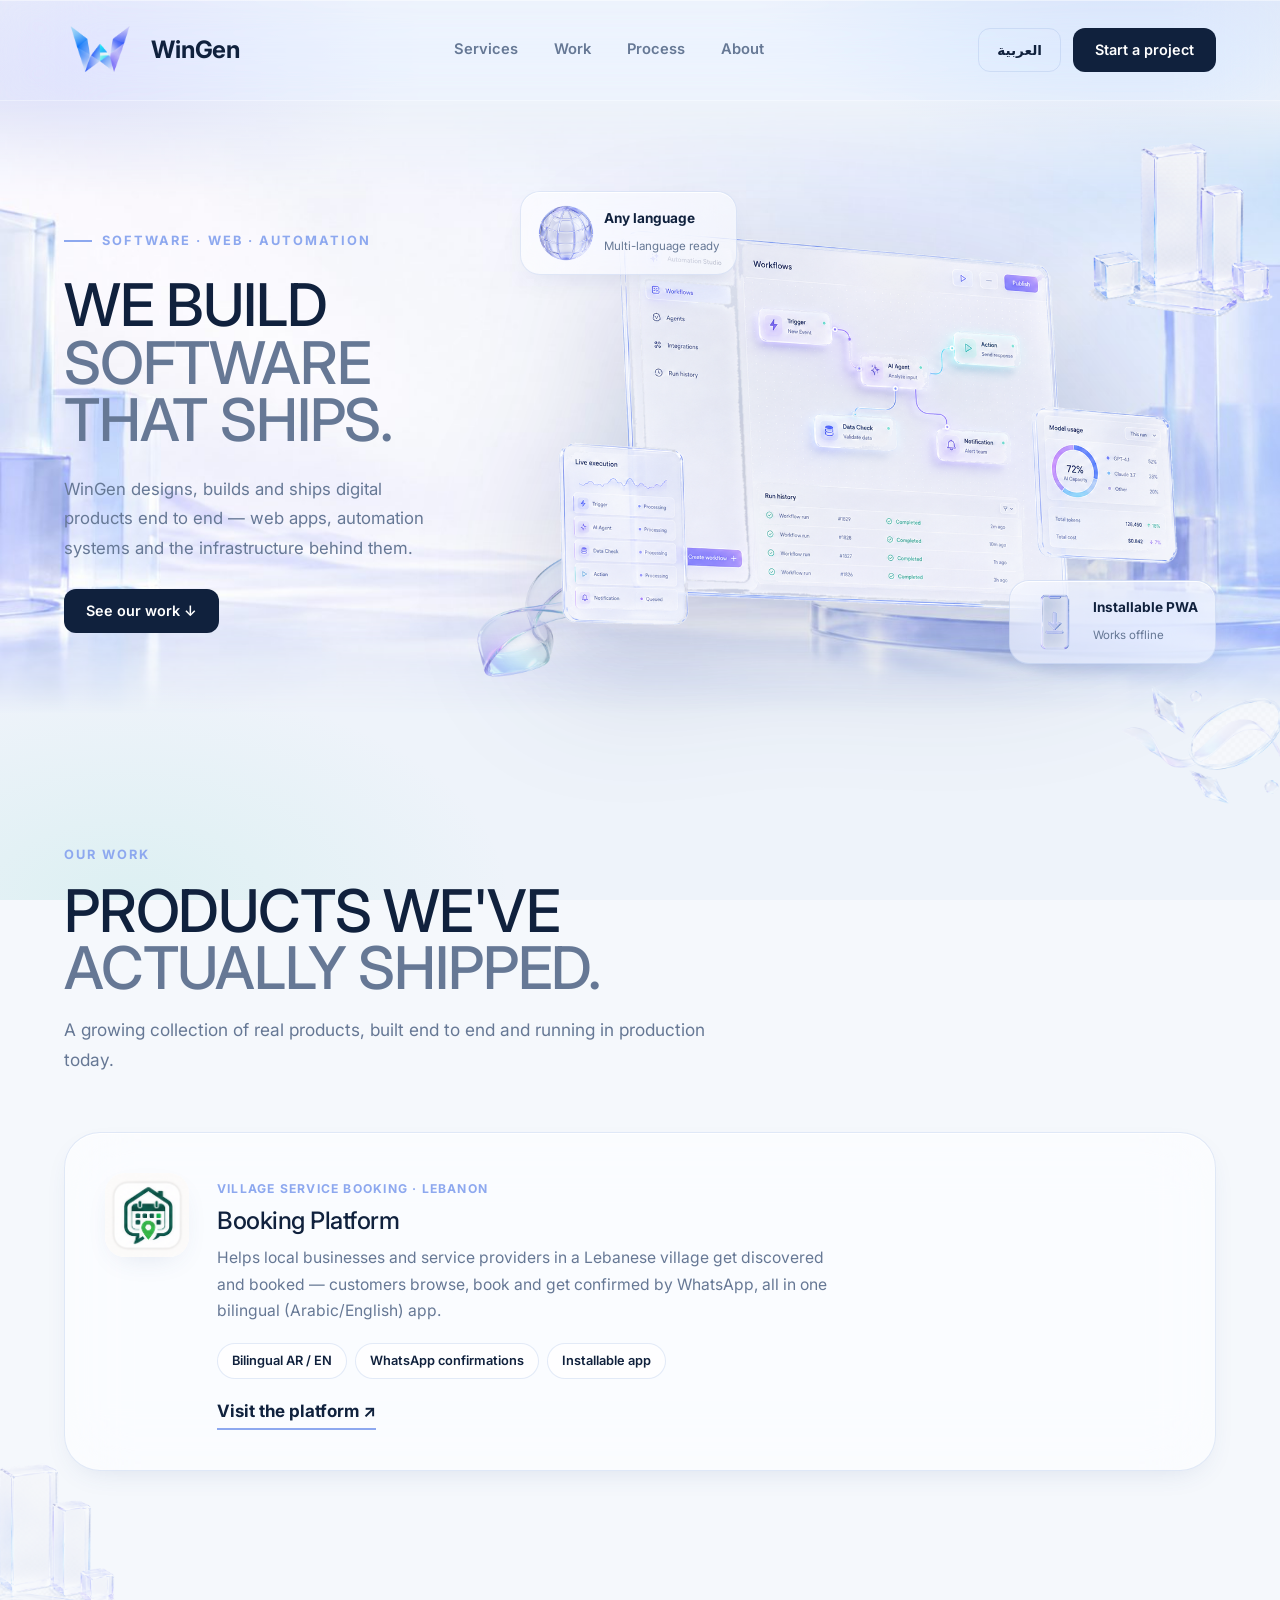
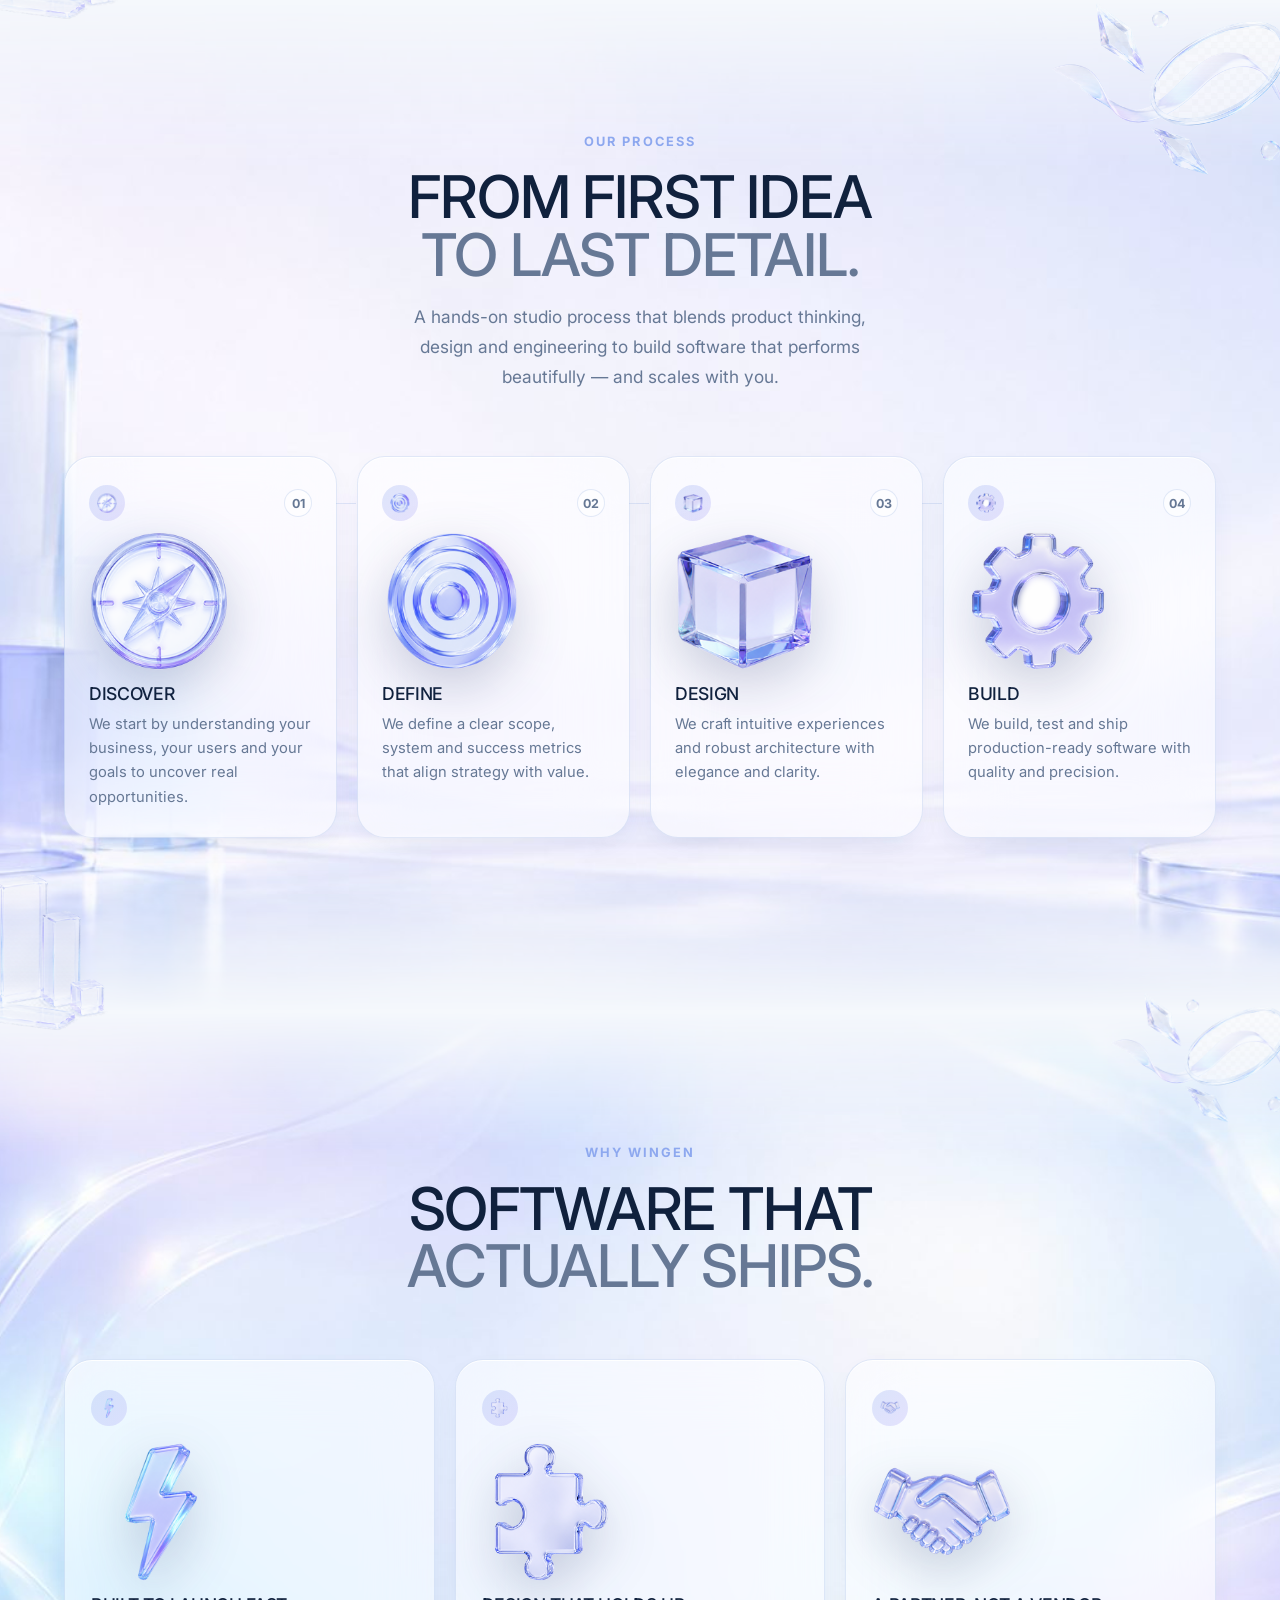
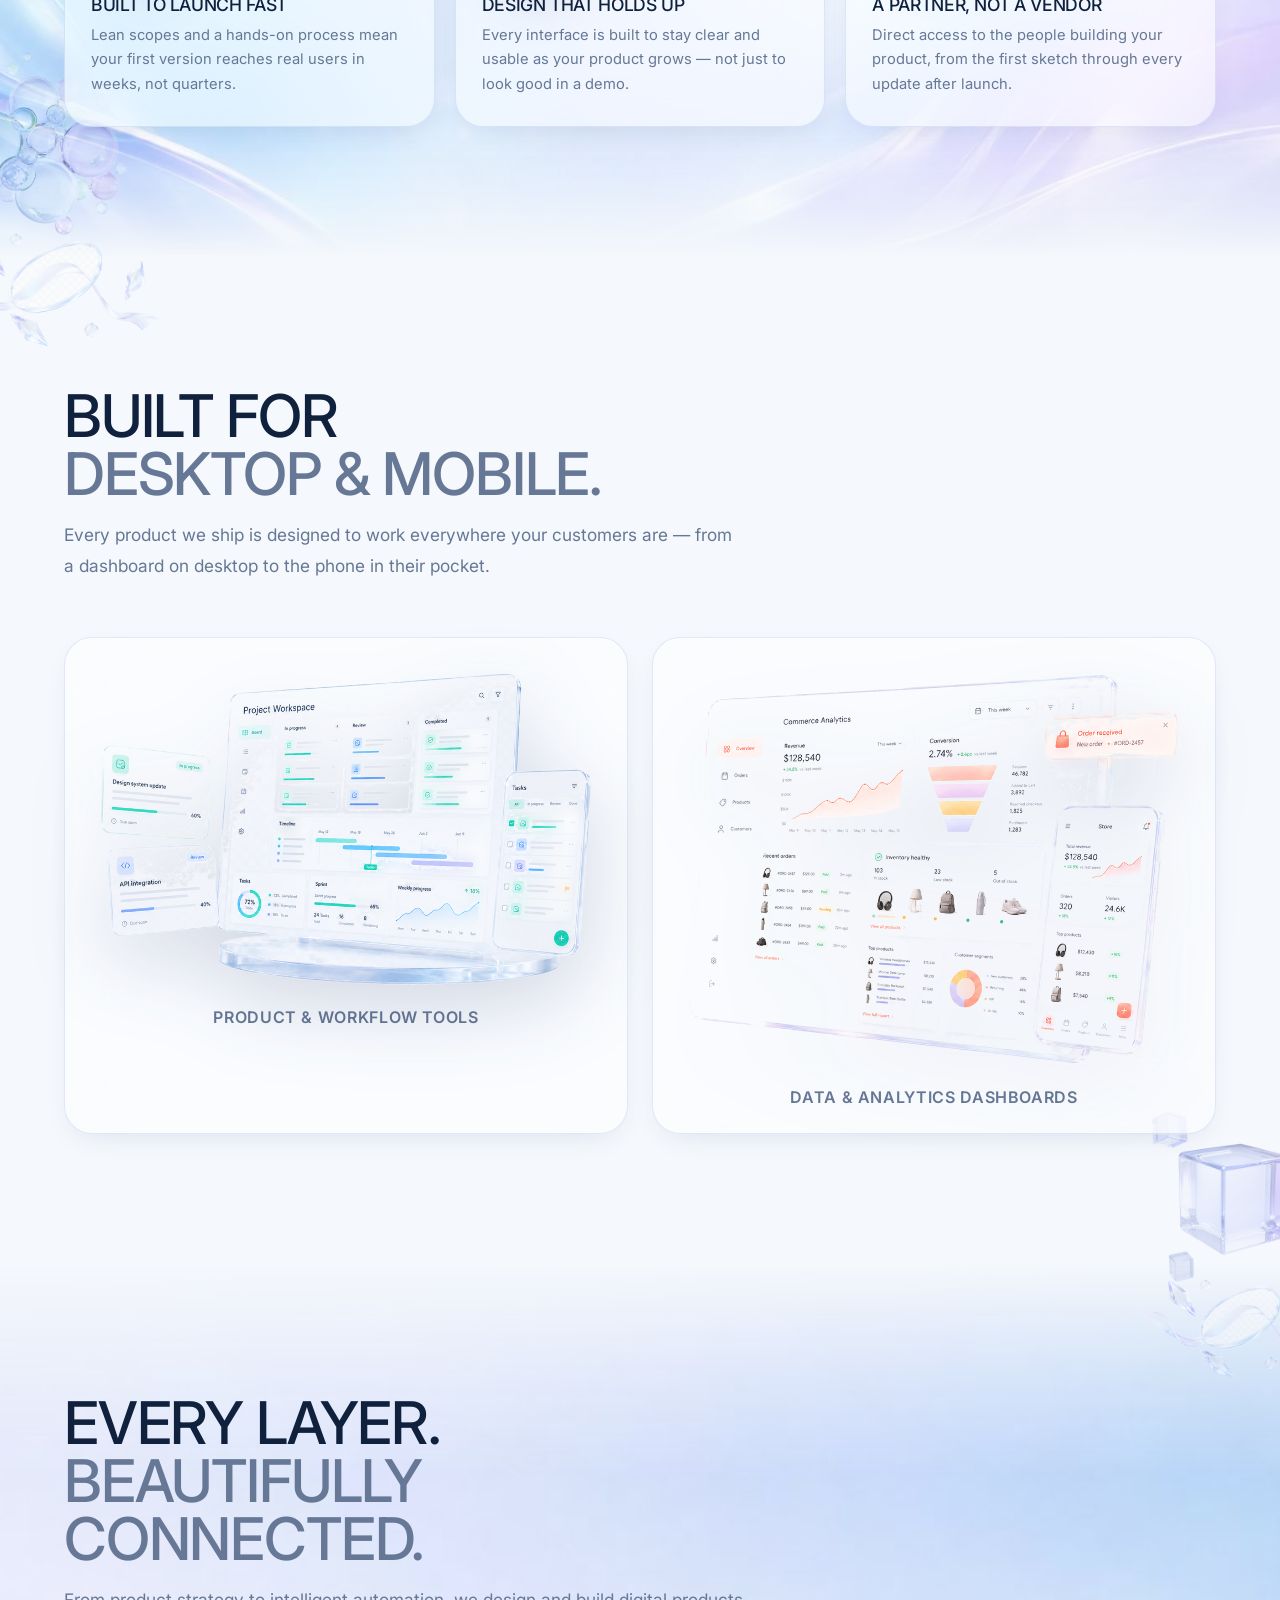
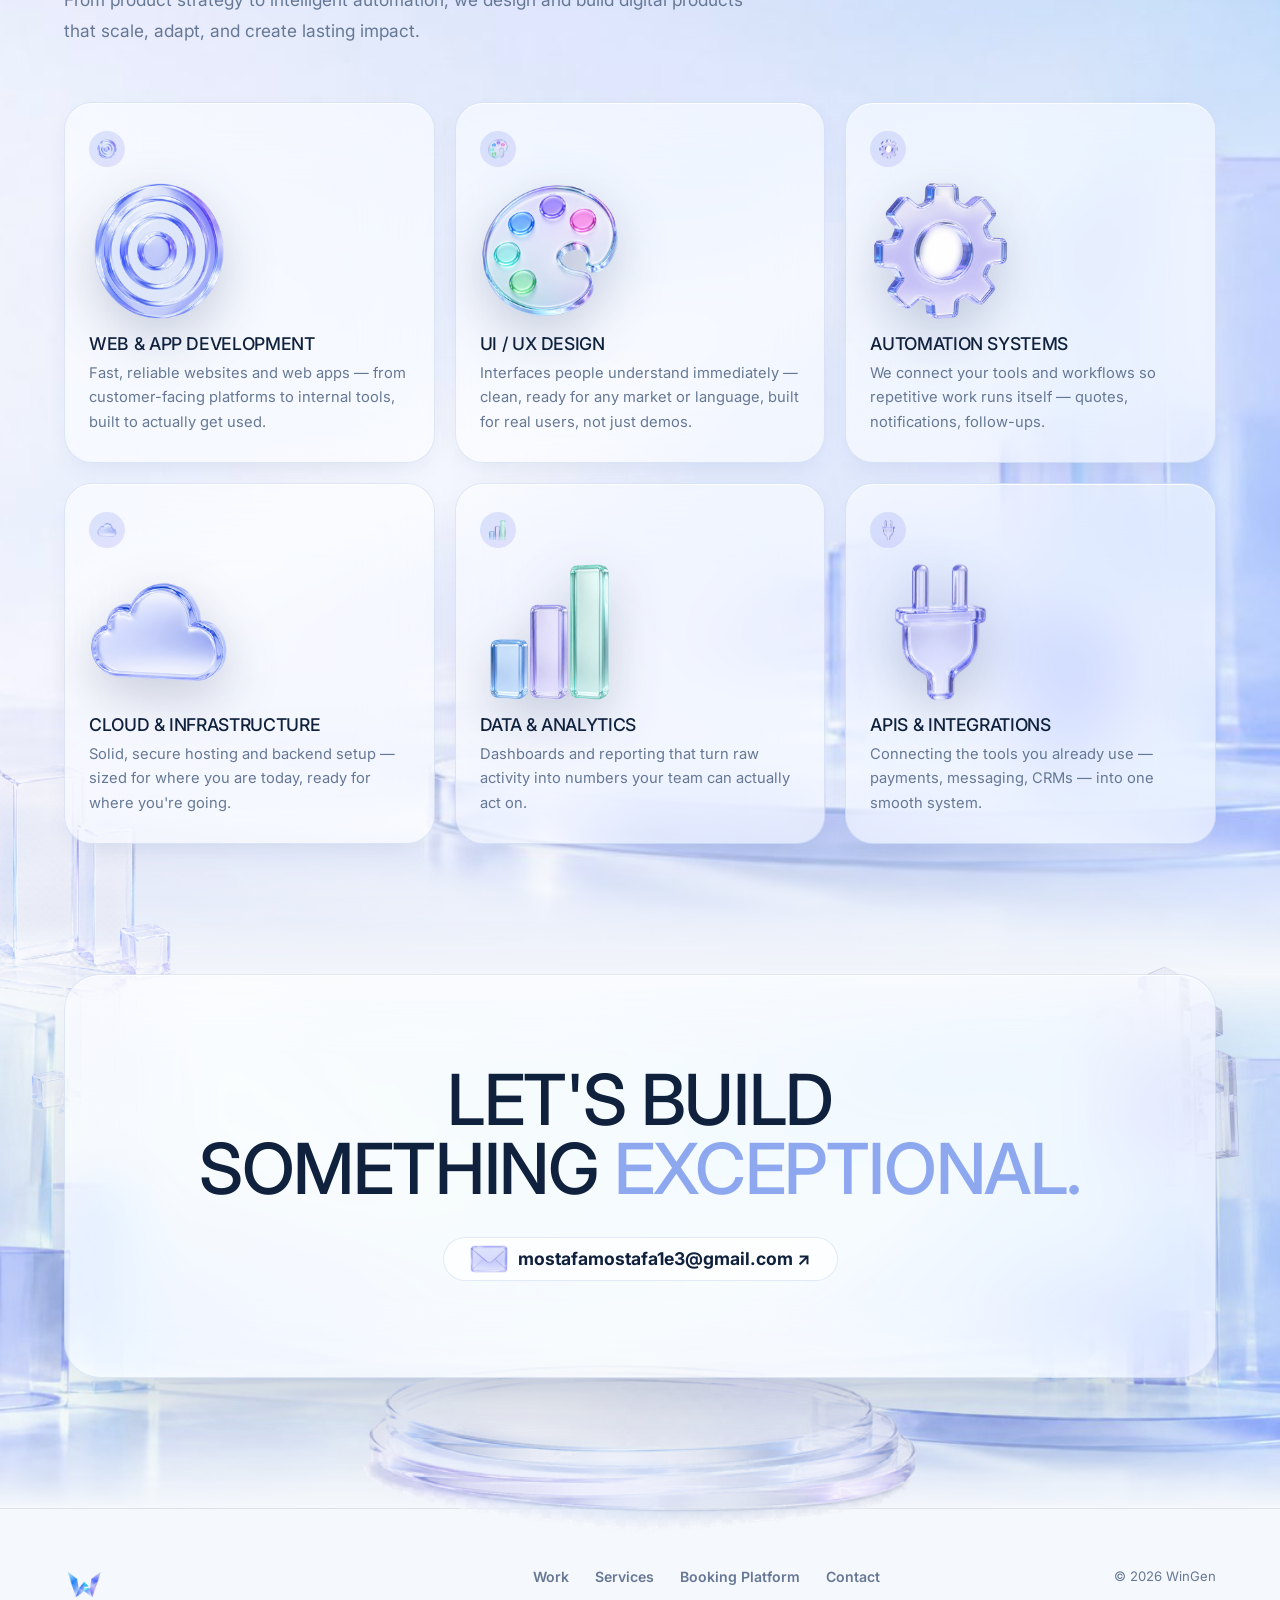
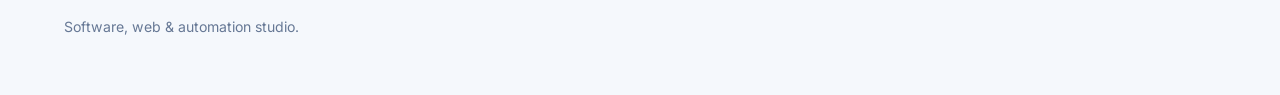
==== commit ae095120: "Fix contact email button overflow on mobile The longer support address no longer fits the pill butto" ====
--- a/index.html
+++ b/index.html
@@ -9,7 +9,7 @@
   <link rel="preconnect" href="https://fonts.googleapis.com" />
   <link rel="preconnect" href="https://fonts.gstatic.com" crossorigin />
   <link href="https://fonts.googleapis.com/css2?family=Inter:wght@400;500;600;700;800;900&family=Cairo:wght@400;500;600;700;800;900&display=swap" rel="stylesheet" />
-  <link rel="stylesheet" href="css/style.css?v=24" />
+  <link rel="stylesheet" href="css/style.css?v=25" />
 </head>
 <body>
   <header class="topbar" id="head">
--- a/css/style.css
+++ b/css/style.css
@@ -1068,6 +1068,12 @@
   text-align: center;
 }
 
+@media (max-width: 420px) {
+  .cta-card {
+    padding: 60px 18px;
+  }
+}
+
 .cta-card h2 {
   font-size: clamp(2.2rem, 5.6vw, 4.4rem);
   text-transform: uppercase;
@@ -1105,6 +1111,32 @@
   display: block;
 }
 
+@media (max-width: 640px) {
+  .cta-email {
+    font-size: 0.95rem;
+    padding: 0 18px;
+    gap: 8px;
+    max-width: 100%;
+  }
+
+  .cta-icon {
+    width: 26px;
+    height: 26px;
+  }
+}
+
+@media (max-width: 420px) {
+  .cta-email {
+    font-size: 0.72rem;
+    padding: 0 14px;
+  }
+
+  .cta-icon {
+    width: 20px;
+    height: 20px;
+  }
+}
+
 /* ===== Footer ===== */
 
 footer {
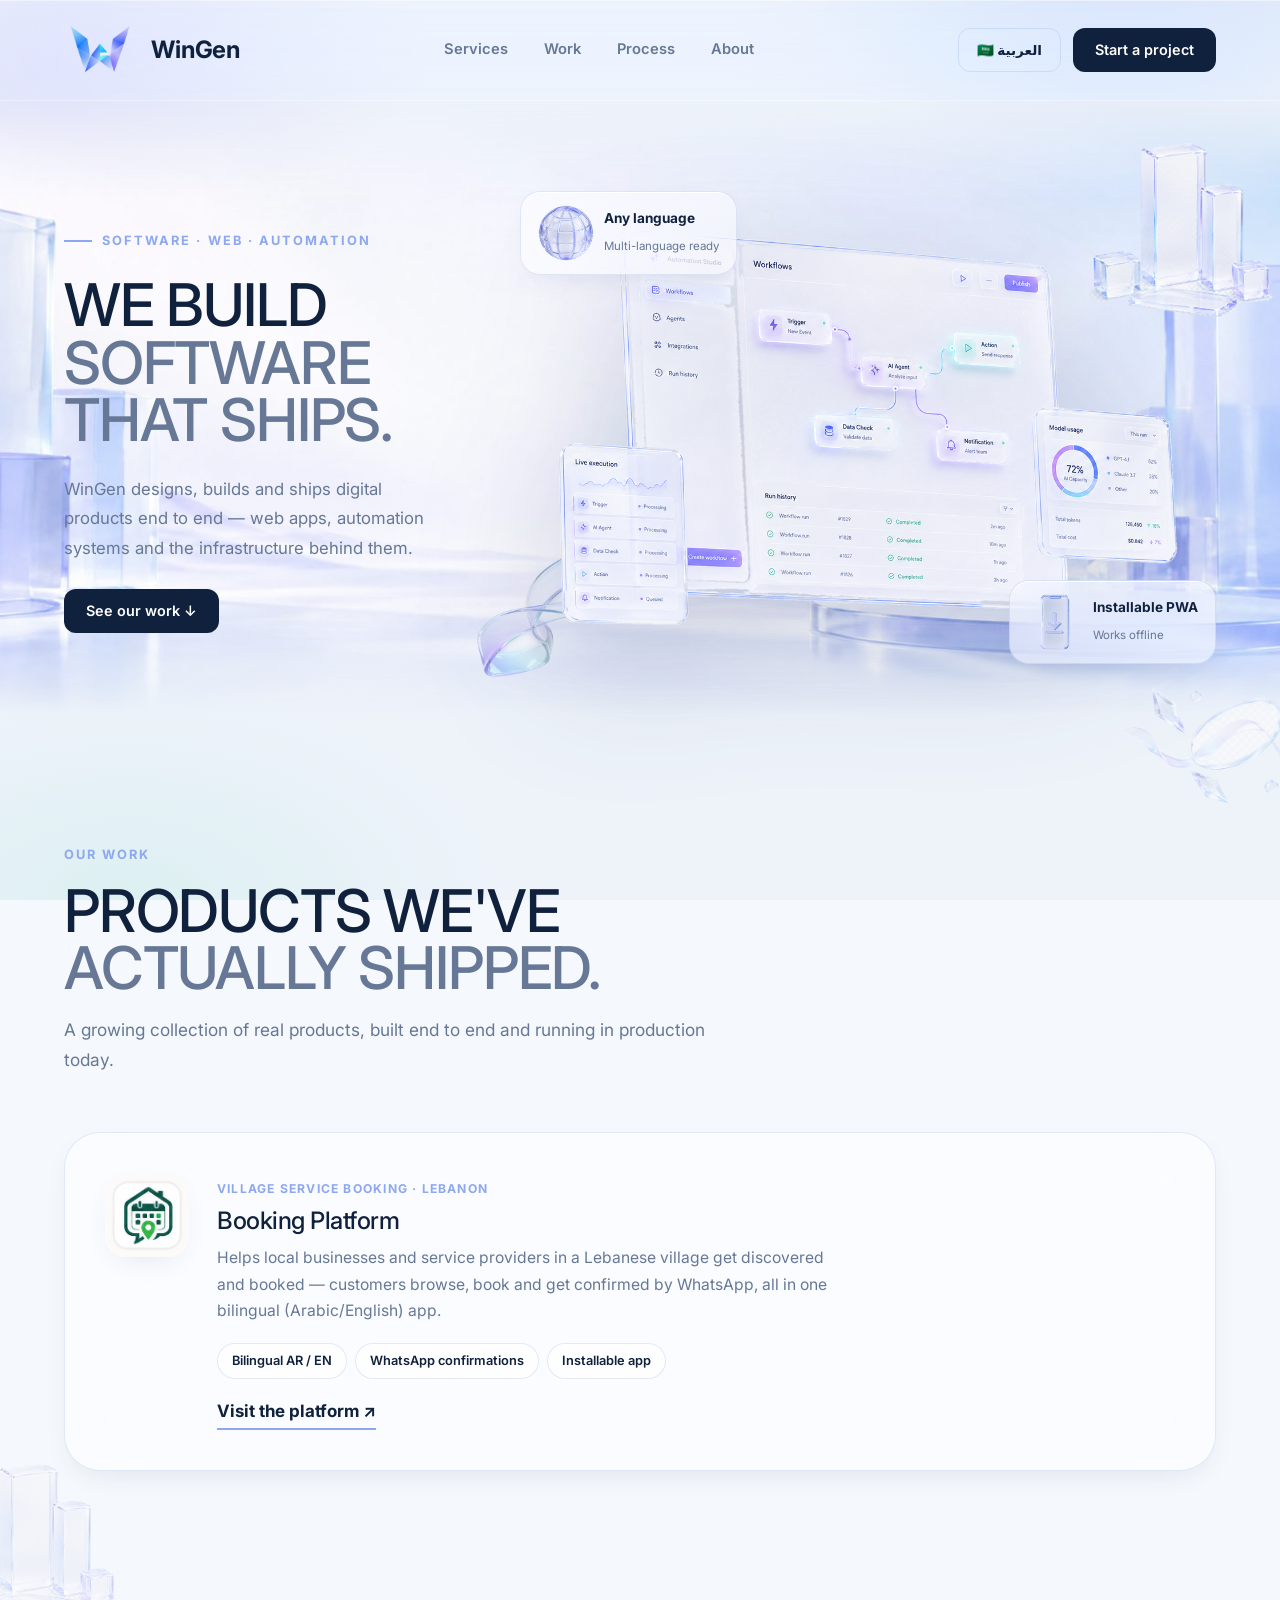
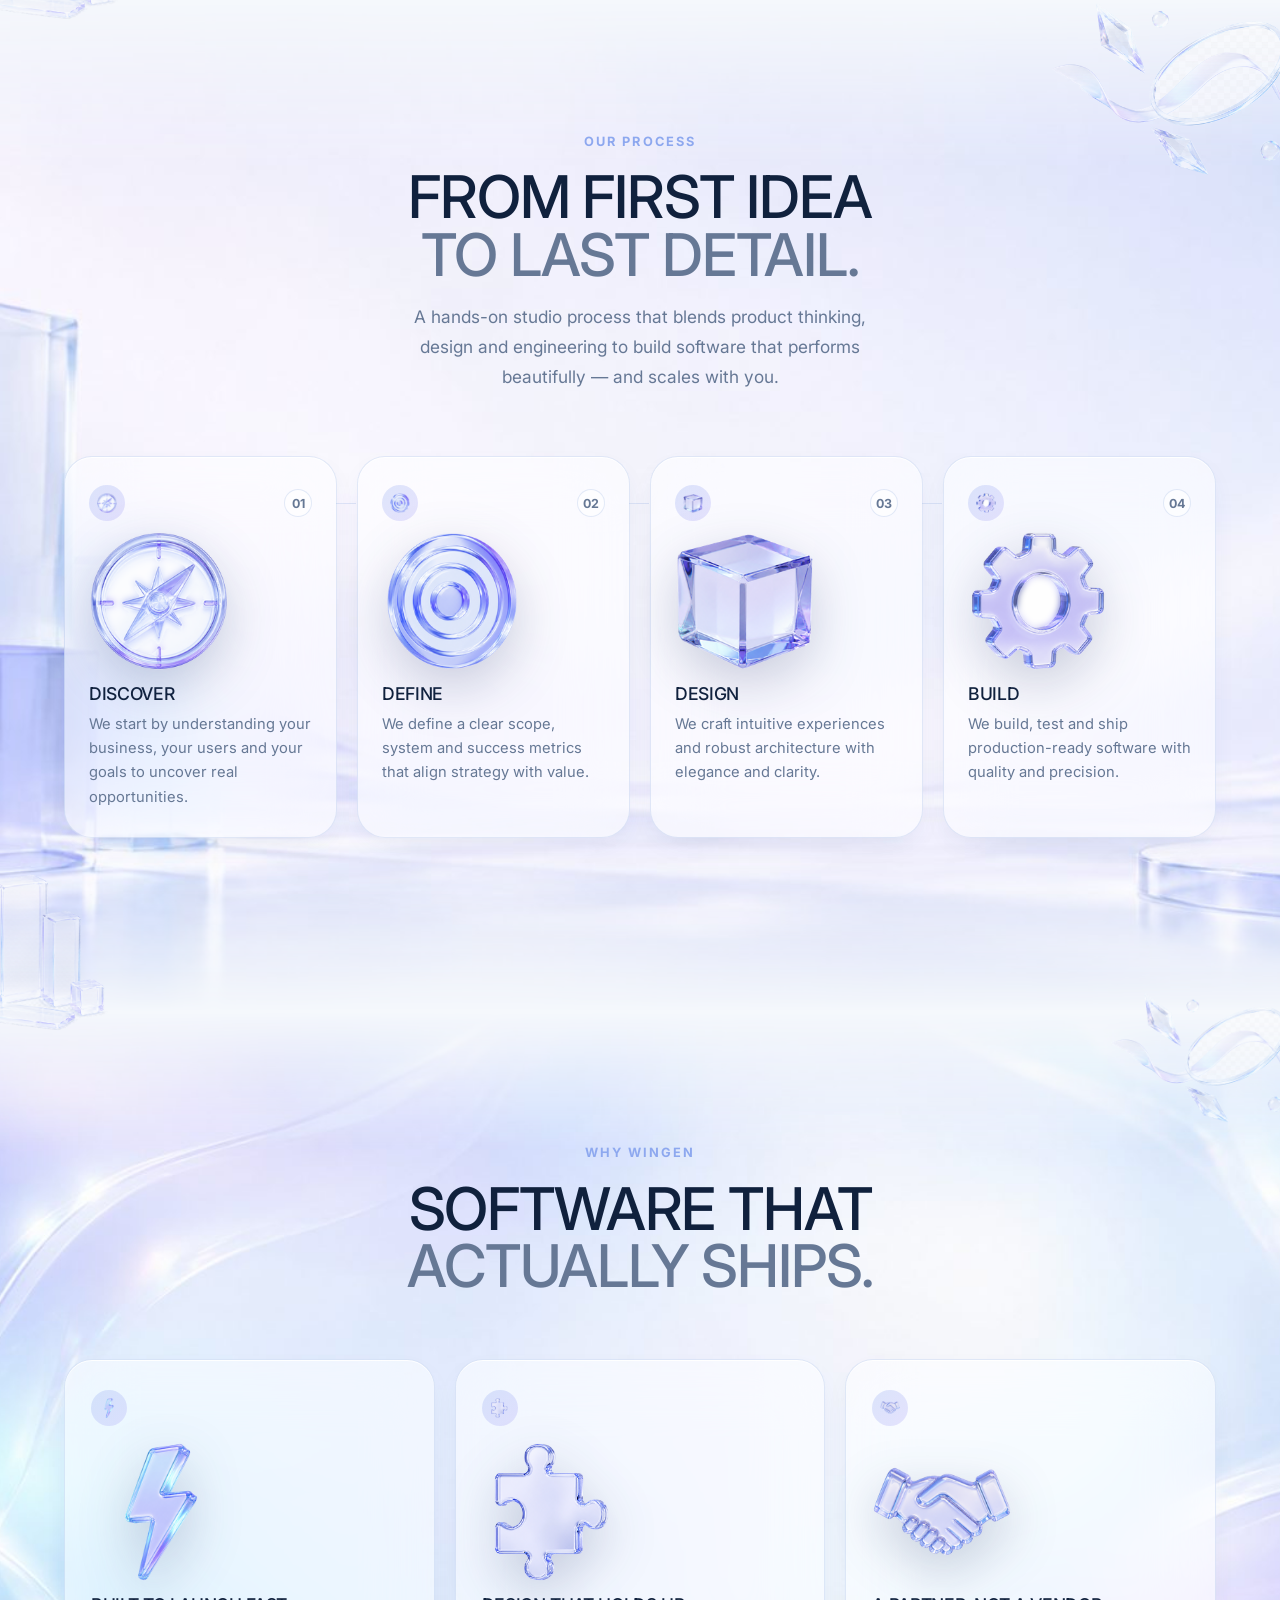
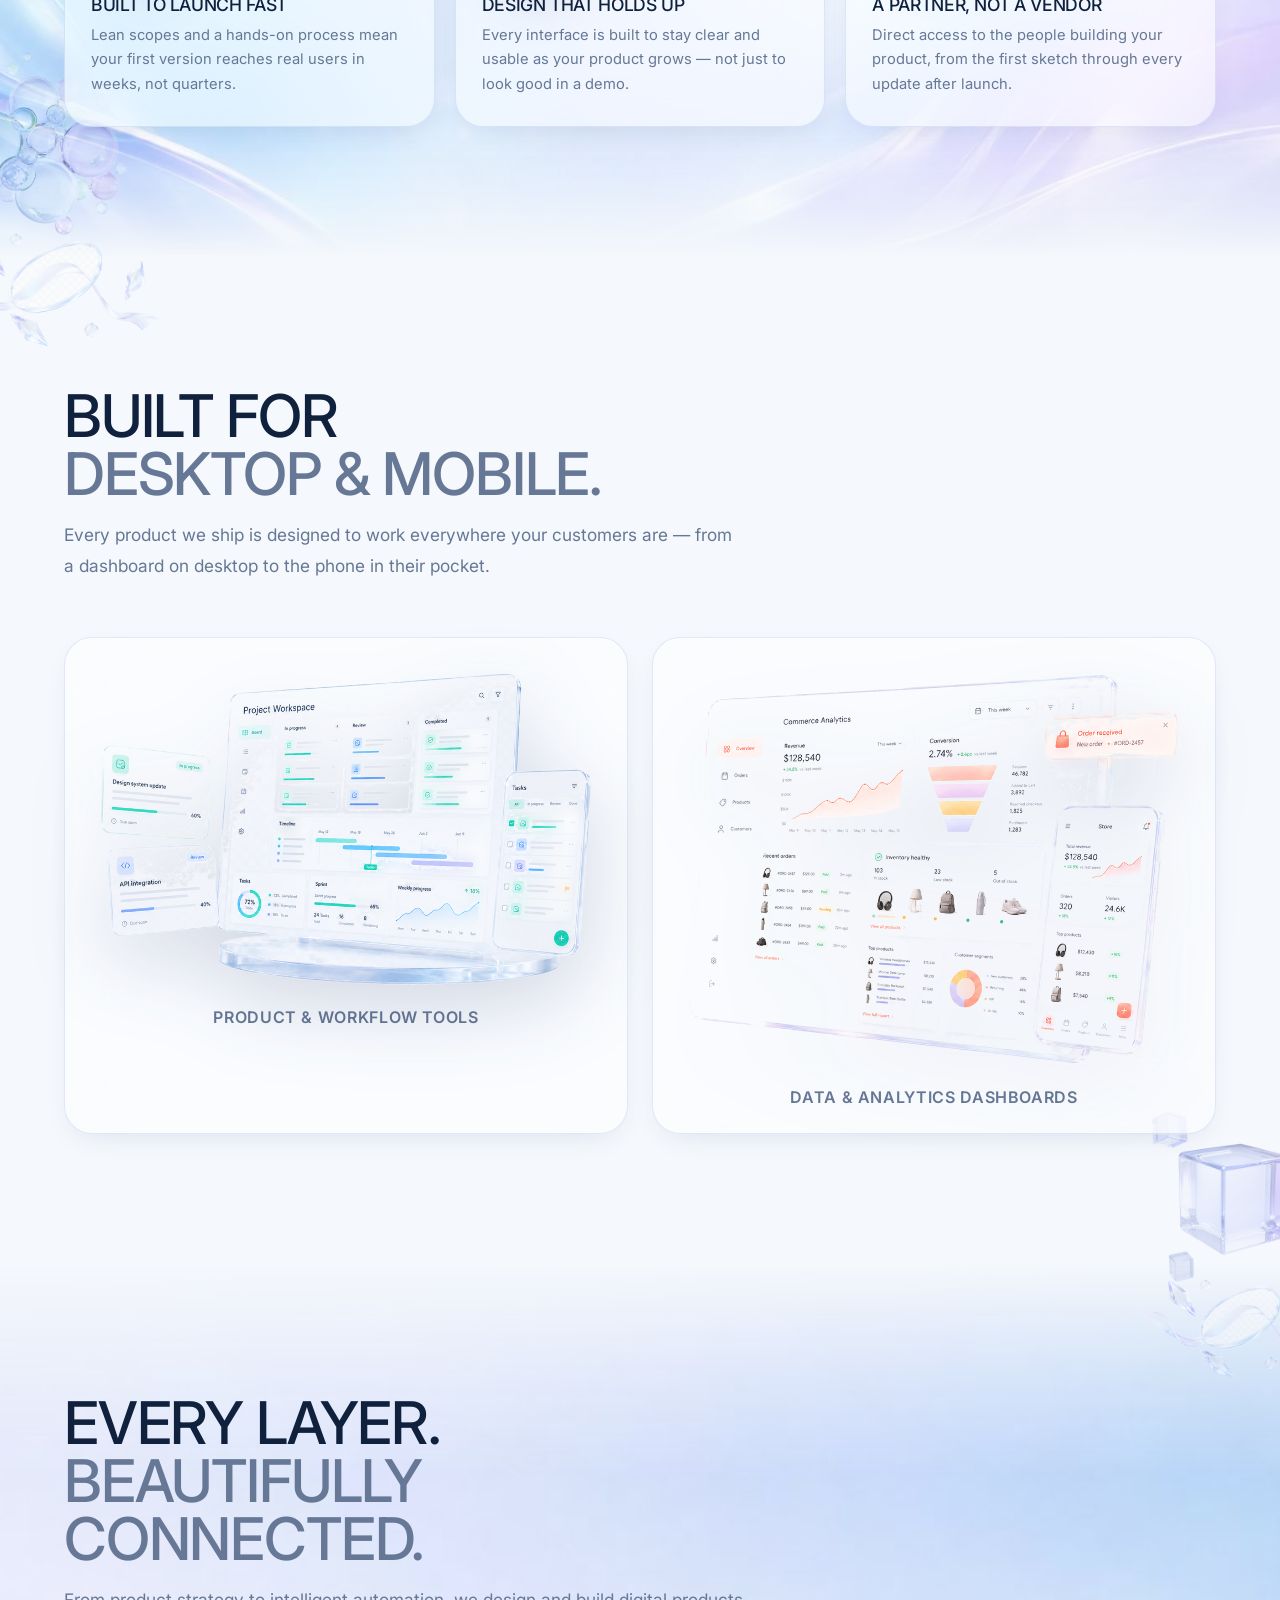
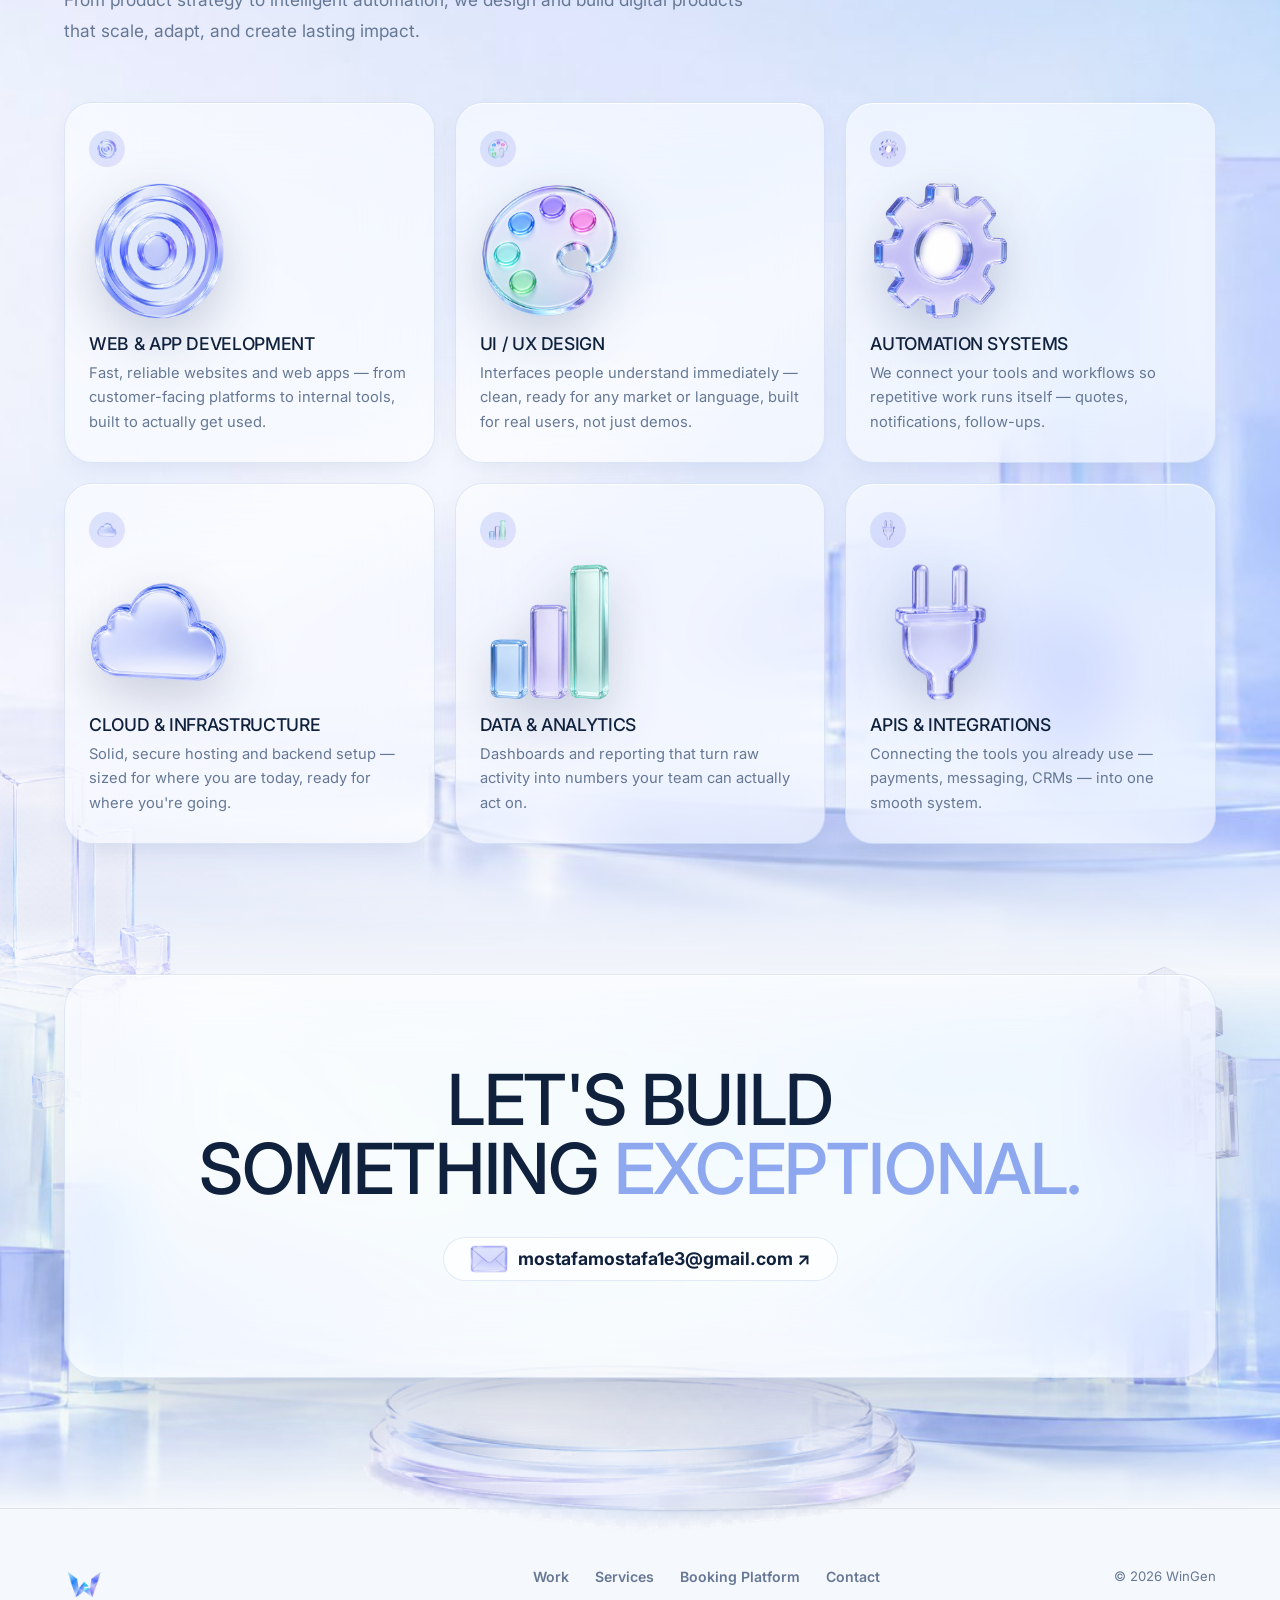
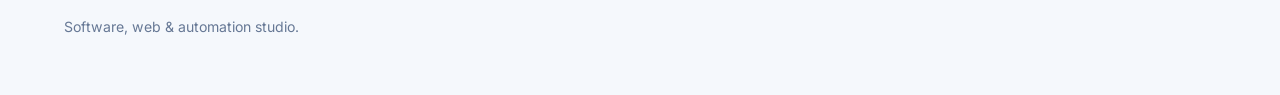
==== commit 1a1b8b6c: "Fix mobile hero spacing, RTL podium centering, add flags to lang toggle - Reduce hero top padding on" ====
--- a/index.html
+++ b/index.html
@@ -9,7 +9,7 @@
   <link rel="preconnect" href="https://fonts.googleapis.com" />
   <link rel="preconnect" href="https://fonts.gstatic.com" crossorigin />
   <link href="https://fonts.googleapis.com/css2?family=Inter:wght@400;500;600;700;800;900&family=Cairo:wght@400;500;600;700;800;900&display=swap" rel="stylesheet" />
-  <link rel="stylesheet" href="css/style.css?v=25" />
+  <link rel="stylesheet" href="css/style.css?v=26" />
 </head>
 <body>
   <header class="topbar" id="head">
@@ -25,7 +25,7 @@
         <a href="#contact" data-i18n="nav_about">About</a>
       </nav>
       <div class="nav-right">
-        <button type="button" id="lang-toggle" class="lang-toggle">العربية</button>
+        <button type="button" id="lang-toggle" class="lang-toggle">🇸🇦 العربية</button>
         <a href="#contact" class="btn-cta" data-i18n="nav_cta">Start a project</a>
       </div>
     </div>
--- a/css/style.css
+++ b/css/style.css
@@ -325,6 +325,12 @@
   padding: 90px 0 50px;
 }
 
+@media (max-width: 640px) {
+  .hero {
+    padding: 36px 0 40px;
+  }
+}
+
 .hero-grid {
   display: grid;
   grid-template-columns: 0.72fr 1.28fr;
@@ -597,11 +603,17 @@
 .decor-podium {
   width: min(560px, 80%);
   bottom: -30px;
-  inset-inline-start: 50%;
+  left: 50%;
   transform: translateX(-50%);
   opacity: 0.8;
   z-index: -1;
   animation: none;
+}
+
+@media (max-width: 640px) {
+  .decor-podium {
+    display: none;
+  }
 }
 
 .decor-contact-1 {
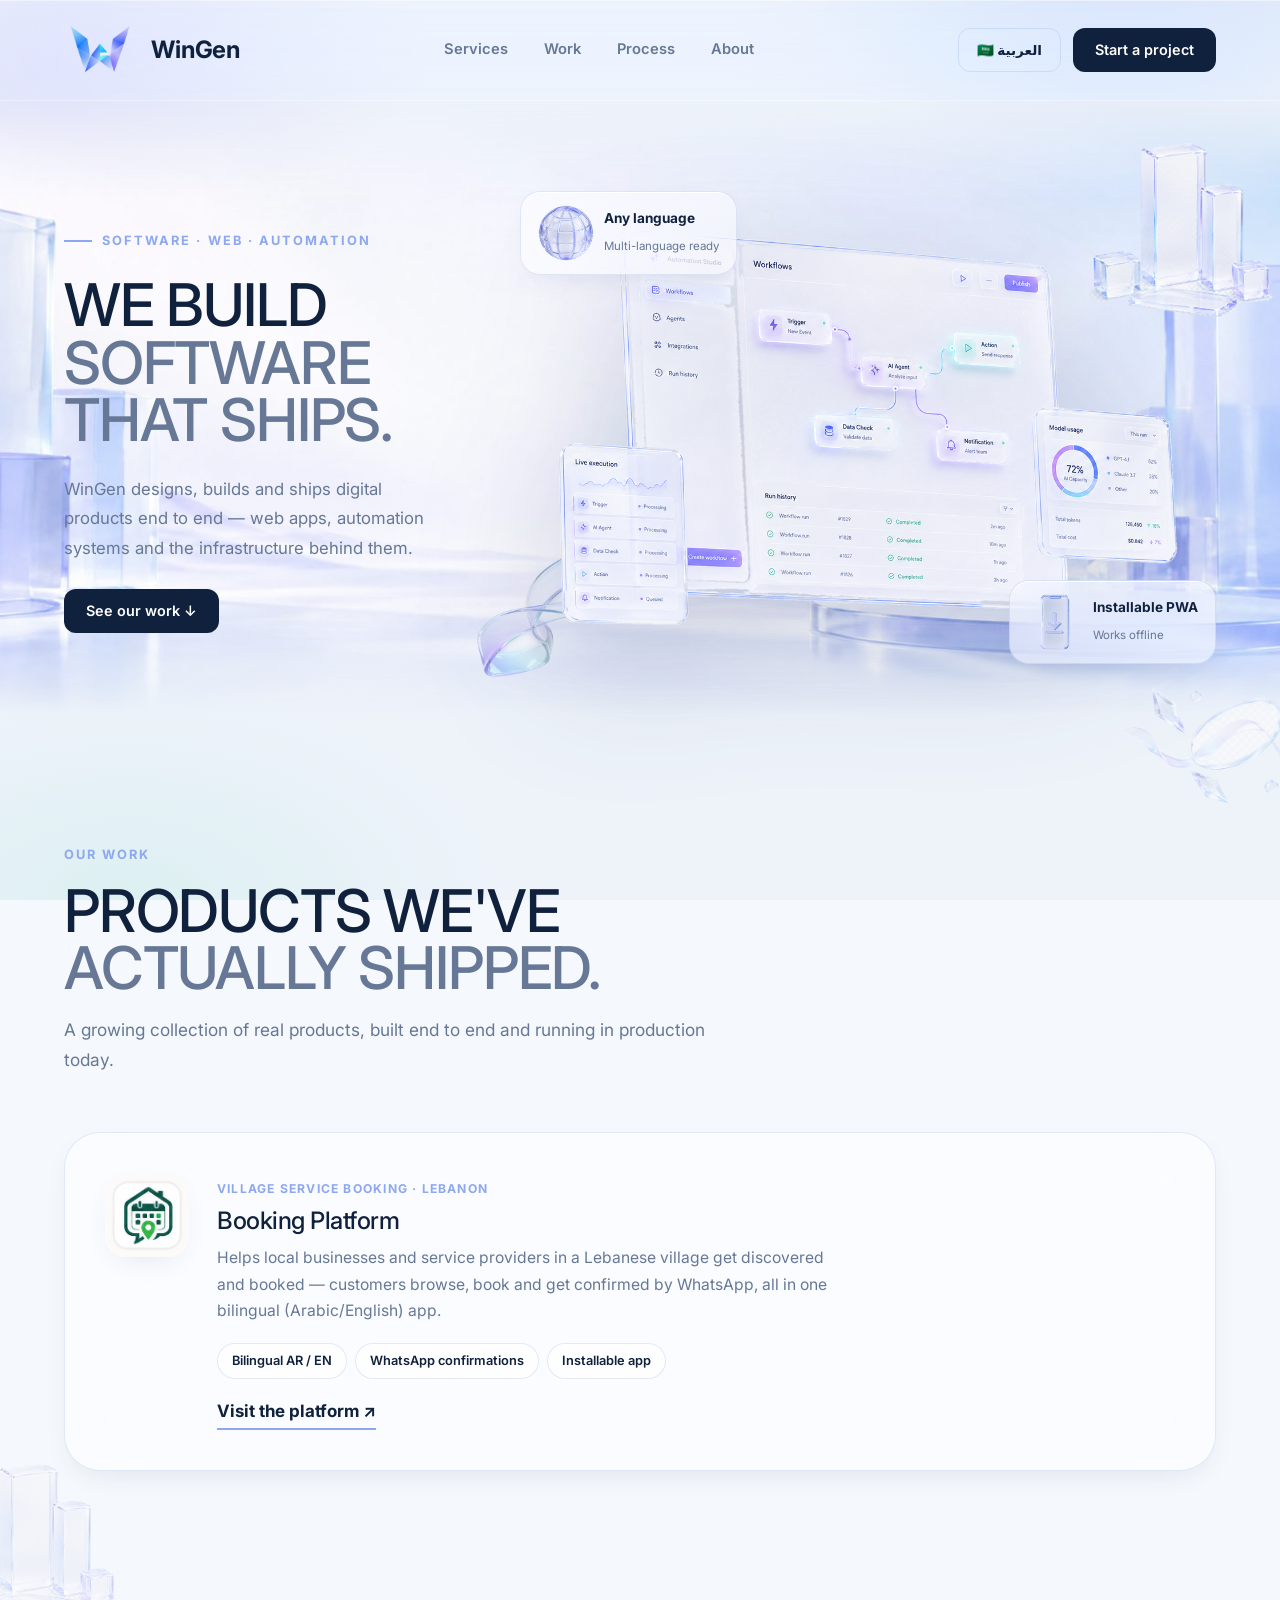
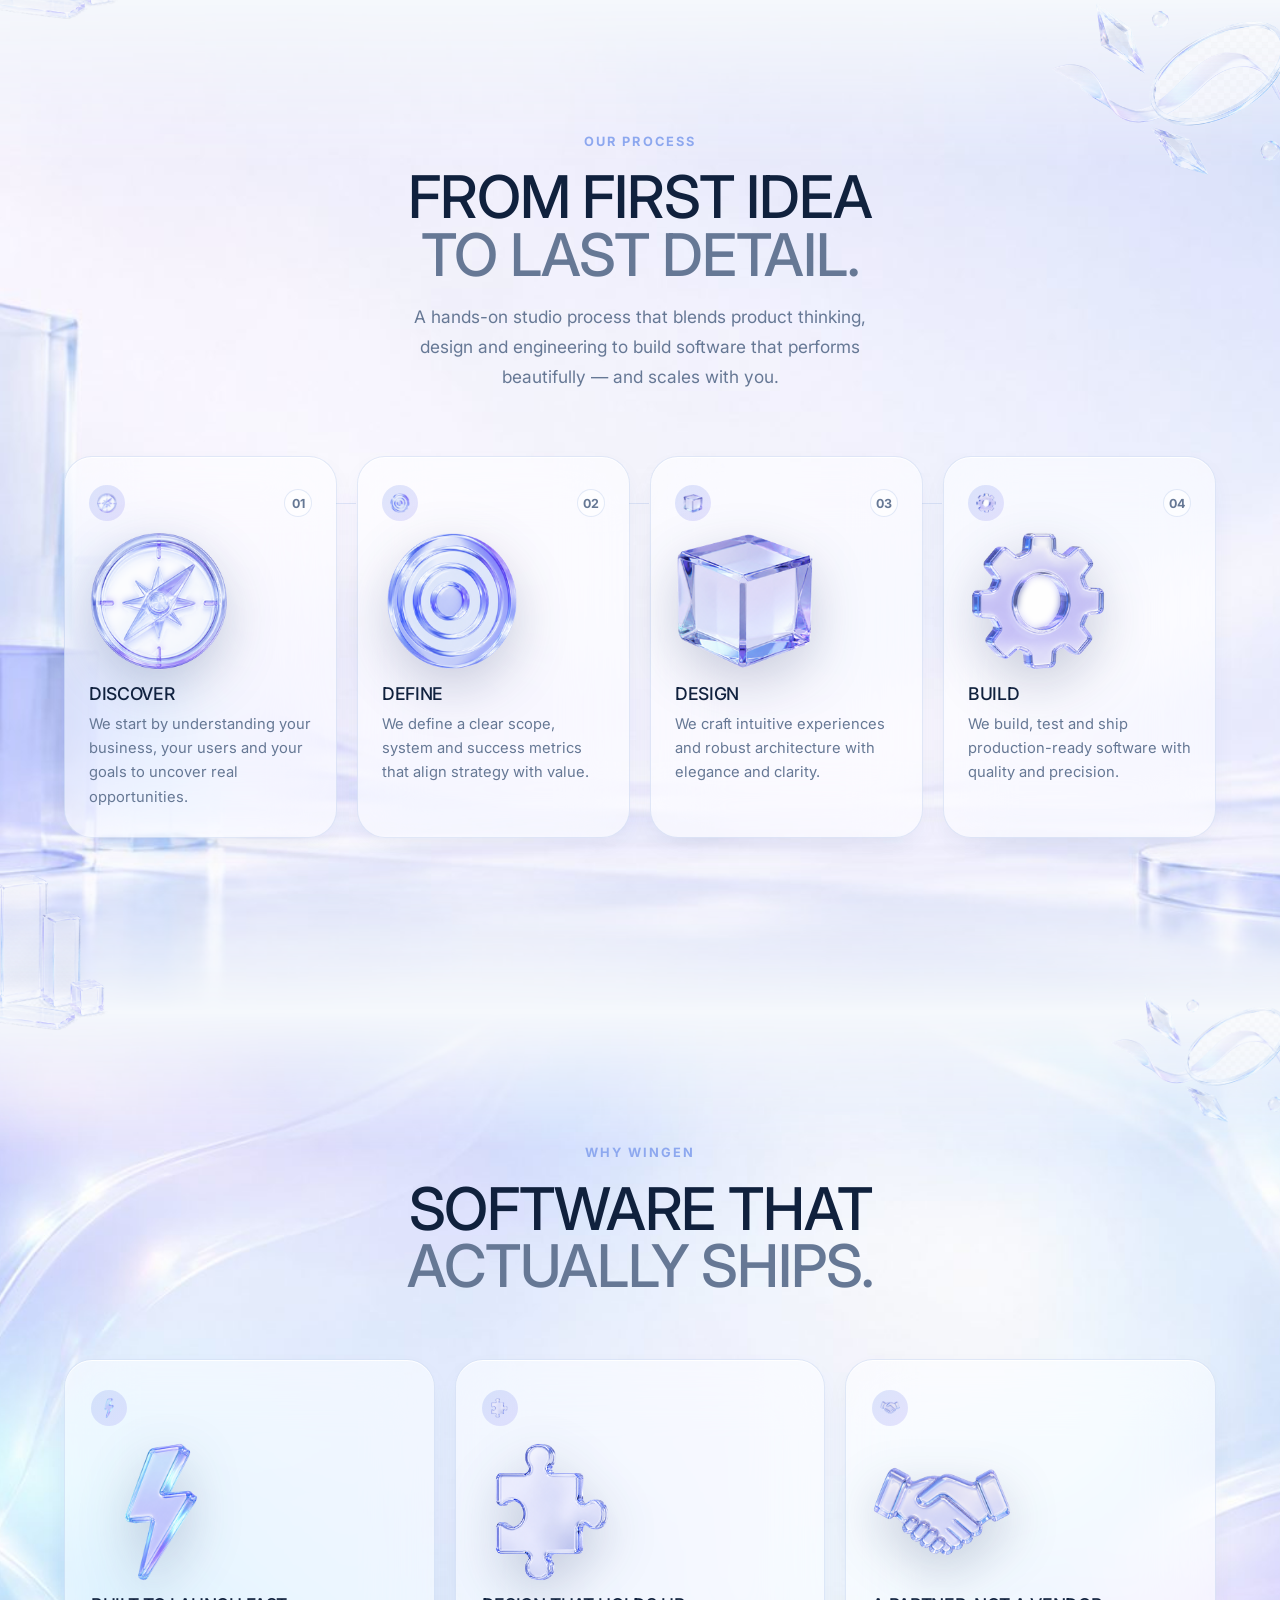
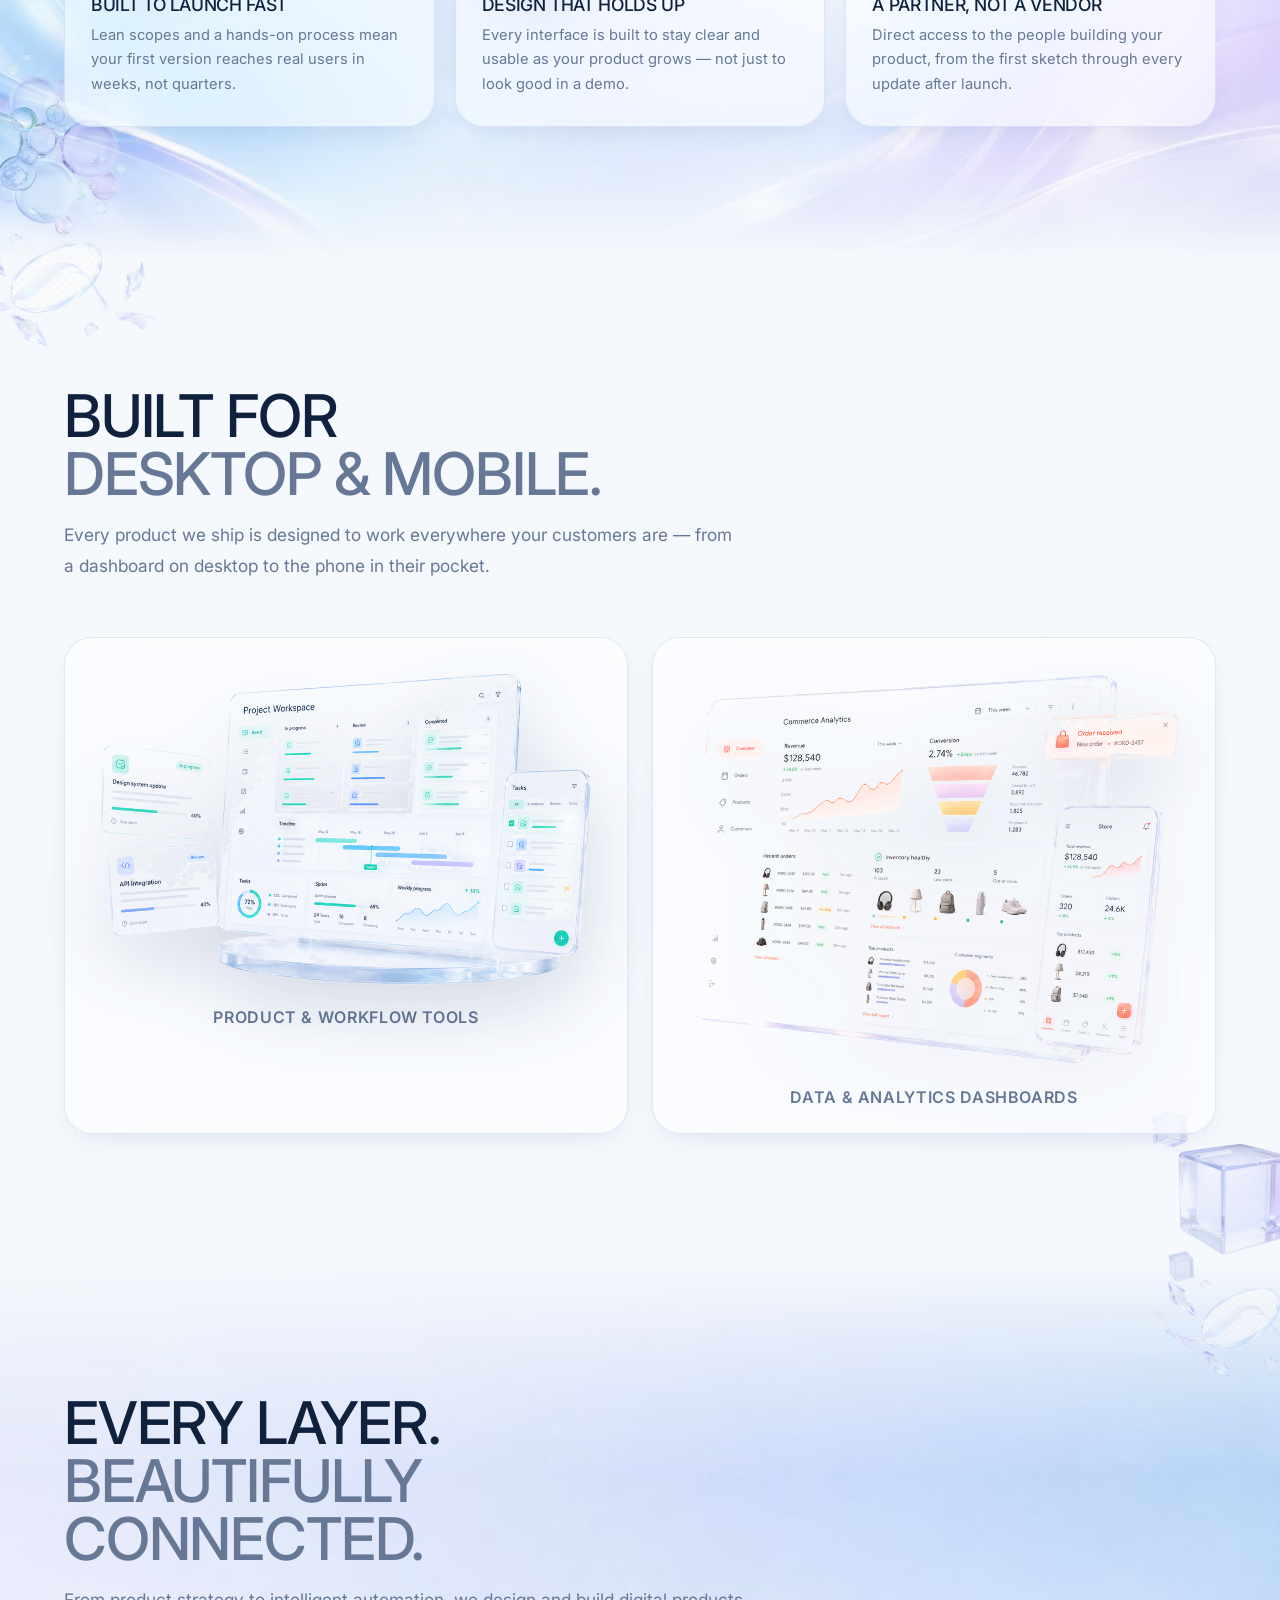
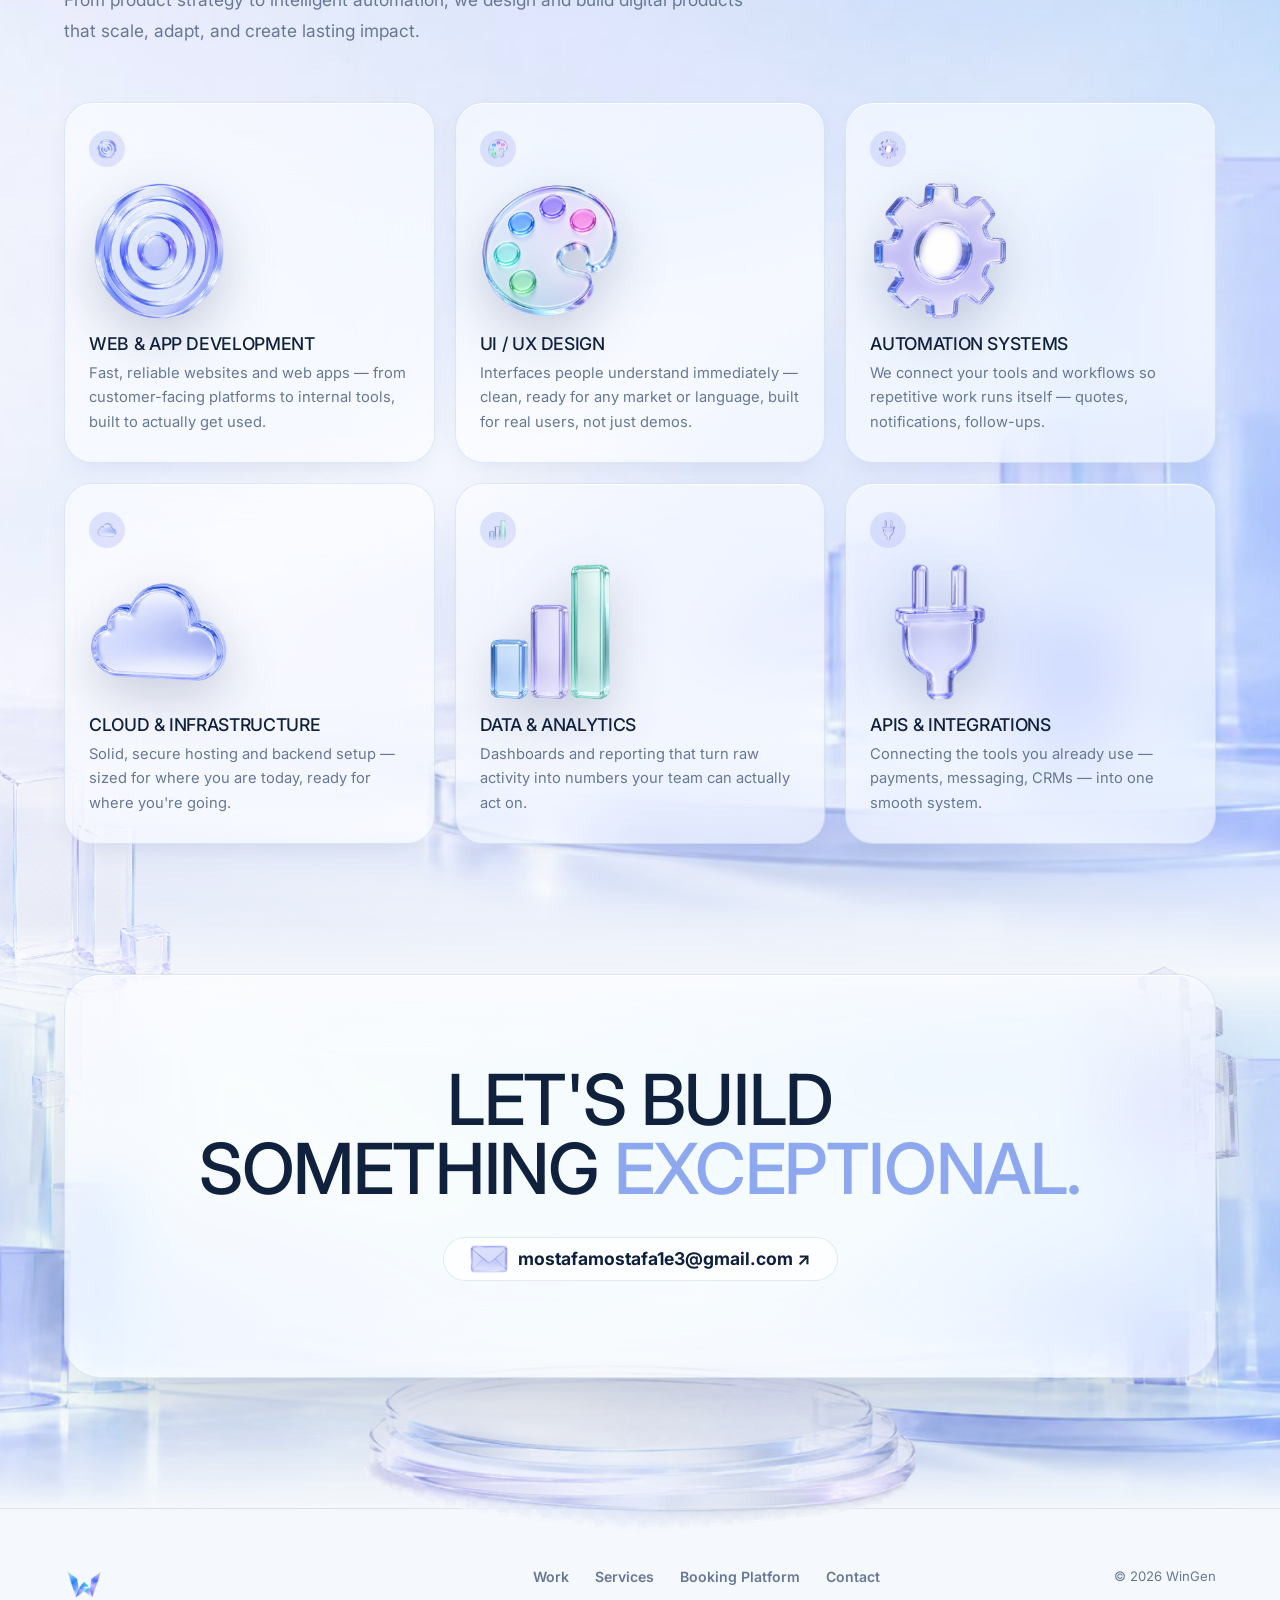
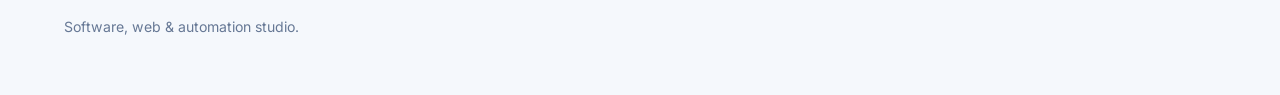
==== commit a56c19f2: "Use Scheherazade New for Arabic instead of Cairo Traditional Naskh calligraphic style per explicit r" ====
--- a/index.html
+++ b/index.html
@@ -8,8 +8,8 @@
   <meta name="theme-color" content="#0f1b3d" />
   <link rel="preconnect" href="https://fonts.googleapis.com" />
   <link rel="preconnect" href="https://fonts.gstatic.com" crossorigin />
-  <link href="https://fonts.googleapis.com/css2?family=Inter:wght@400;500;600;700;800;900&family=Cairo:wght@400;500;600;700;800;900&display=swap" rel="stylesheet" />
-  <link rel="stylesheet" href="css/style.css?v=26" />
+  <link href="https://fonts.googleapis.com/css2?family=Inter:wght@400;500;600;700;800;900&family=Scheherazade+New:wght@400;500;600;700&display=swap" rel="stylesheet" />
+  <link rel="stylesheet" href="css/style.css?v=27" />
 </head>
 <body>
   <header class="topbar" id="head">
--- a/css/style.css
+++ b/css/style.css
@@ -55,7 +55,8 @@
 }
 
 html[dir="rtl"] body {
-  font-family: "Cairo", system-ui, sans-serif;
+  font-family: "Scheherazade New", "Traditional Arabic", serif;
+  line-height: 1.9;
 }
 
 body::before {
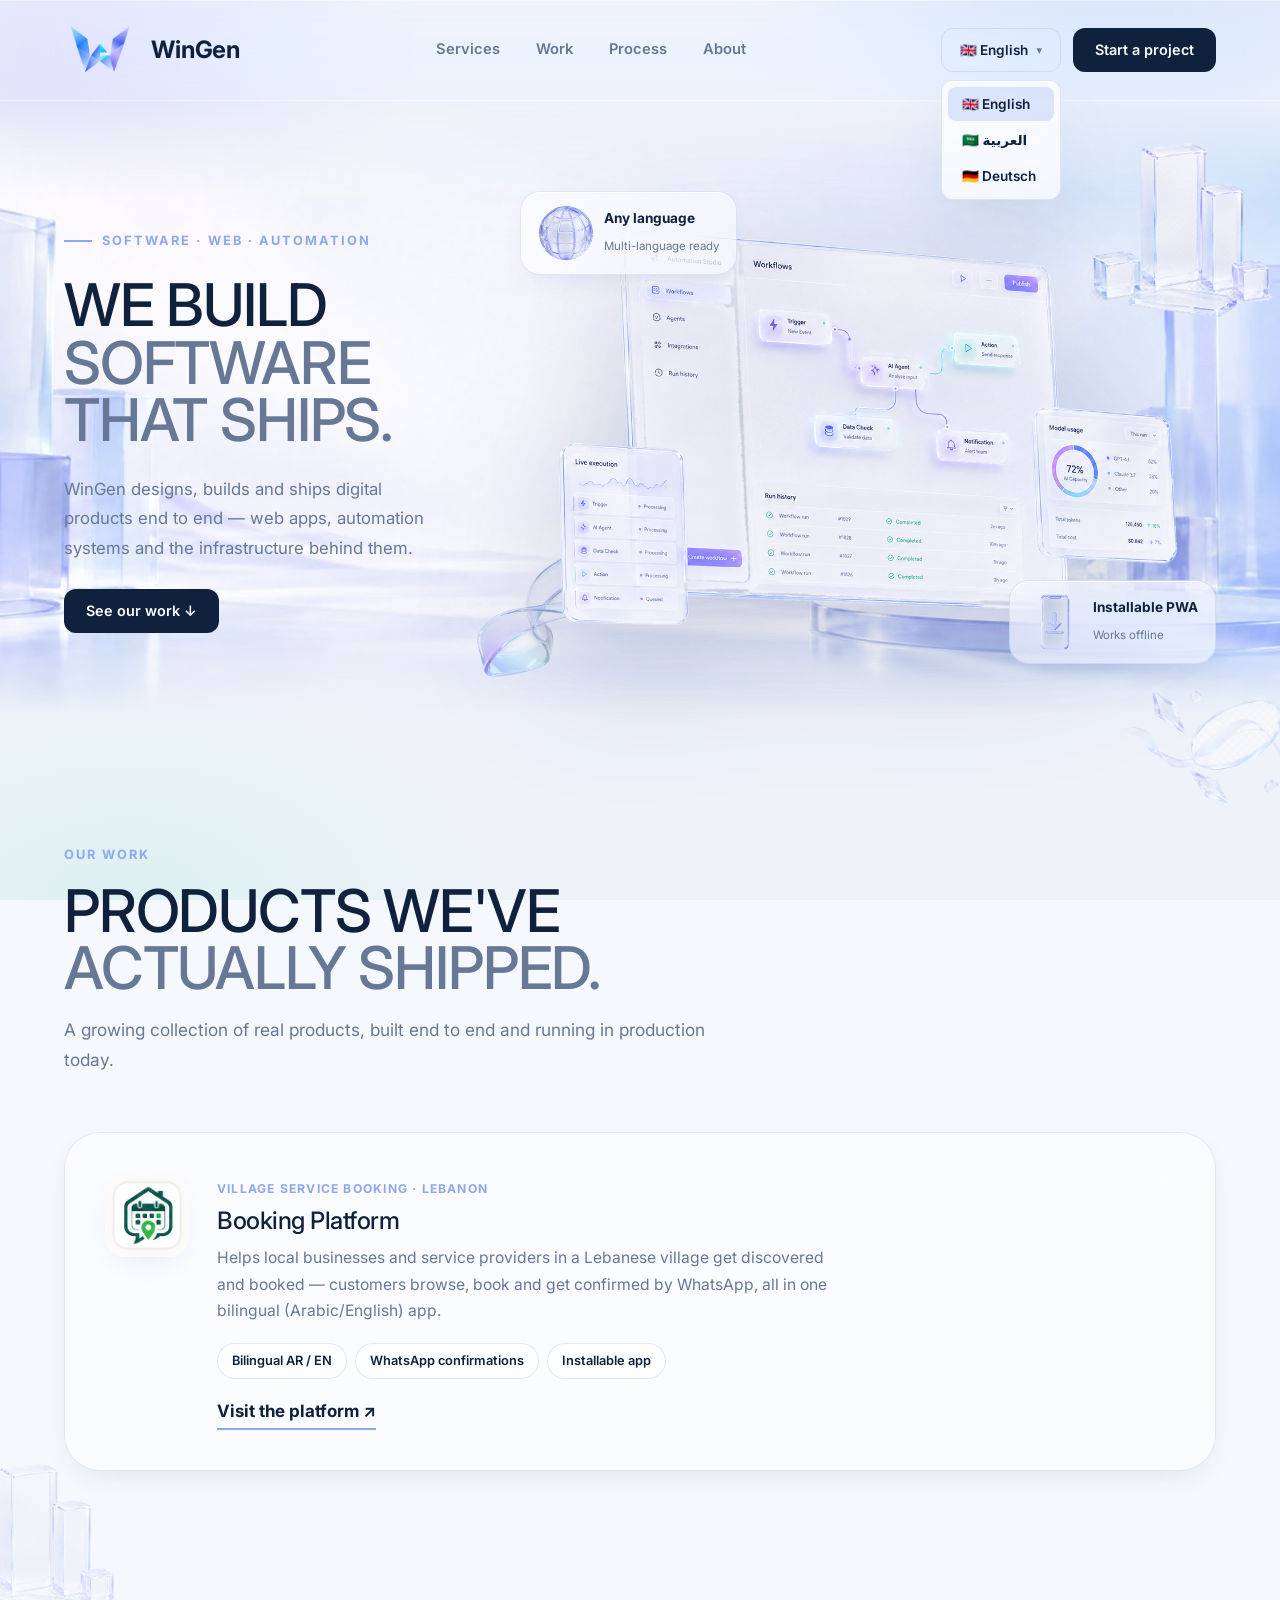
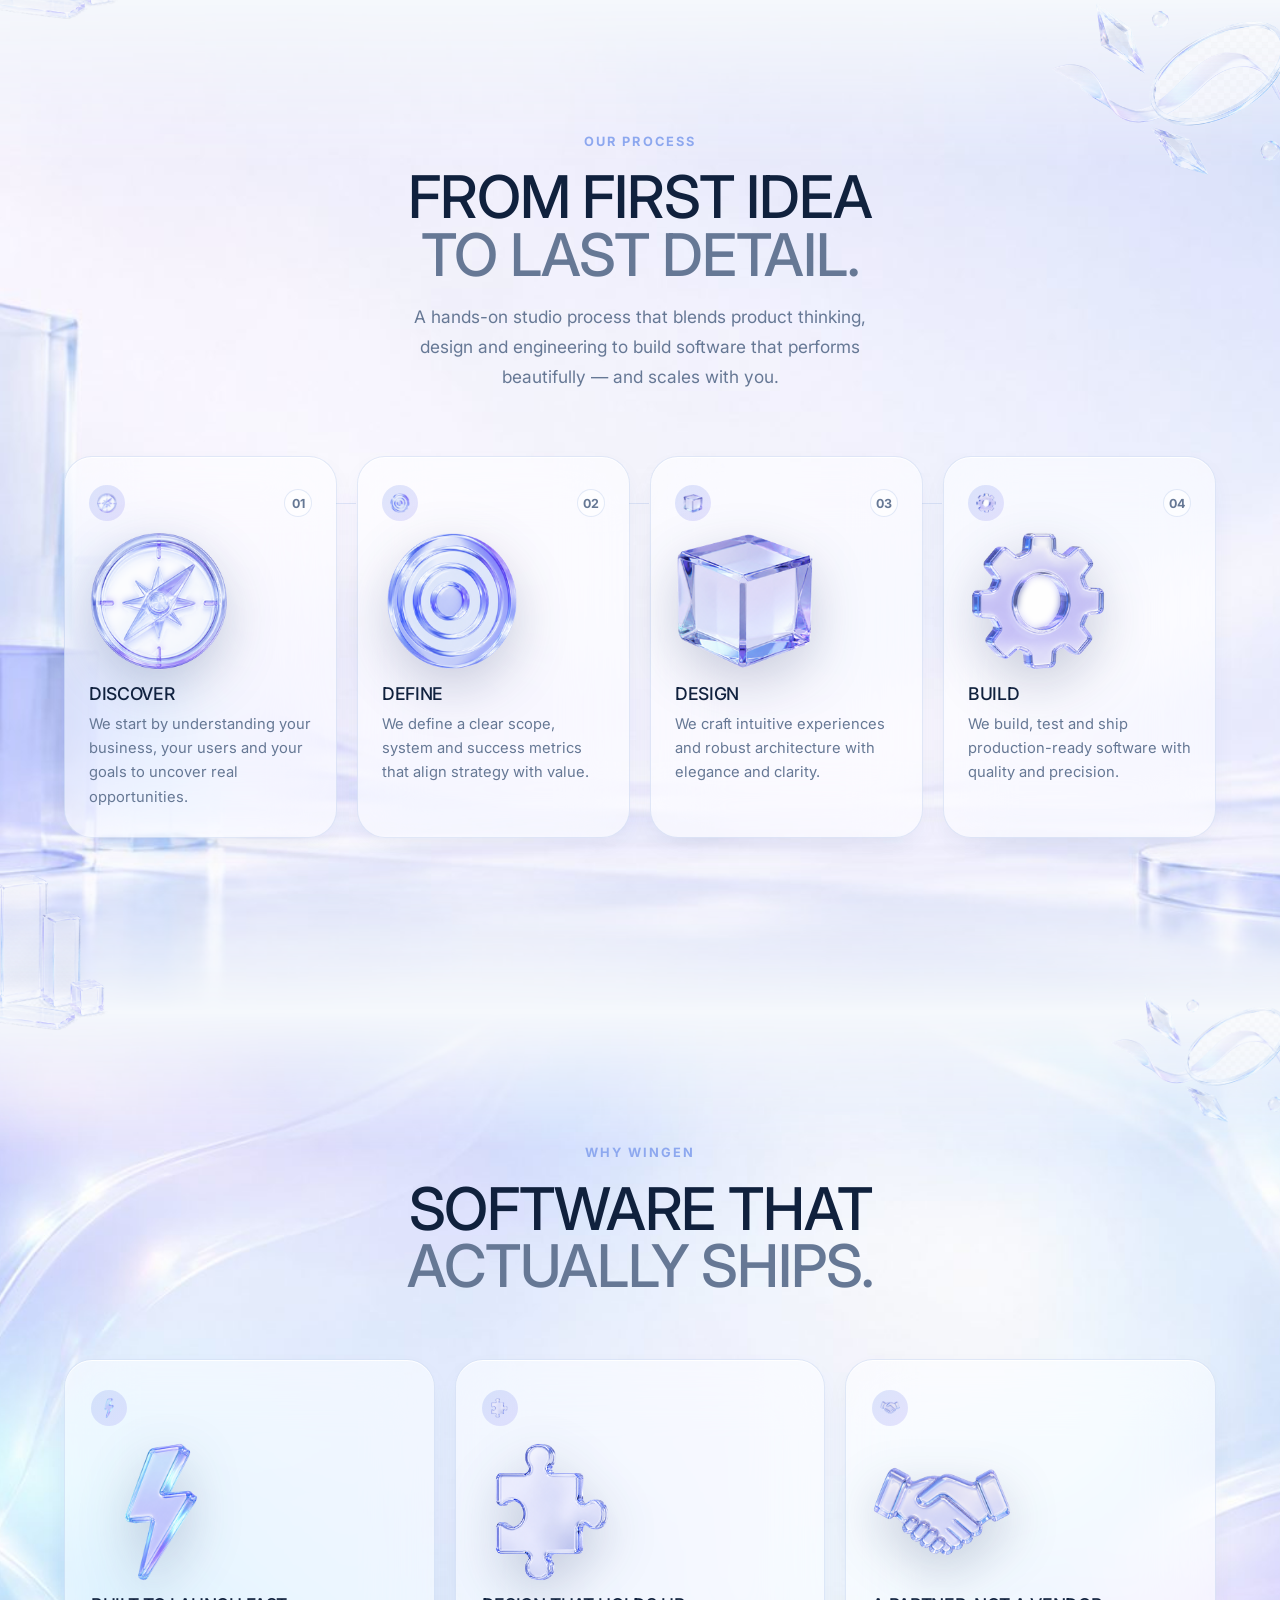
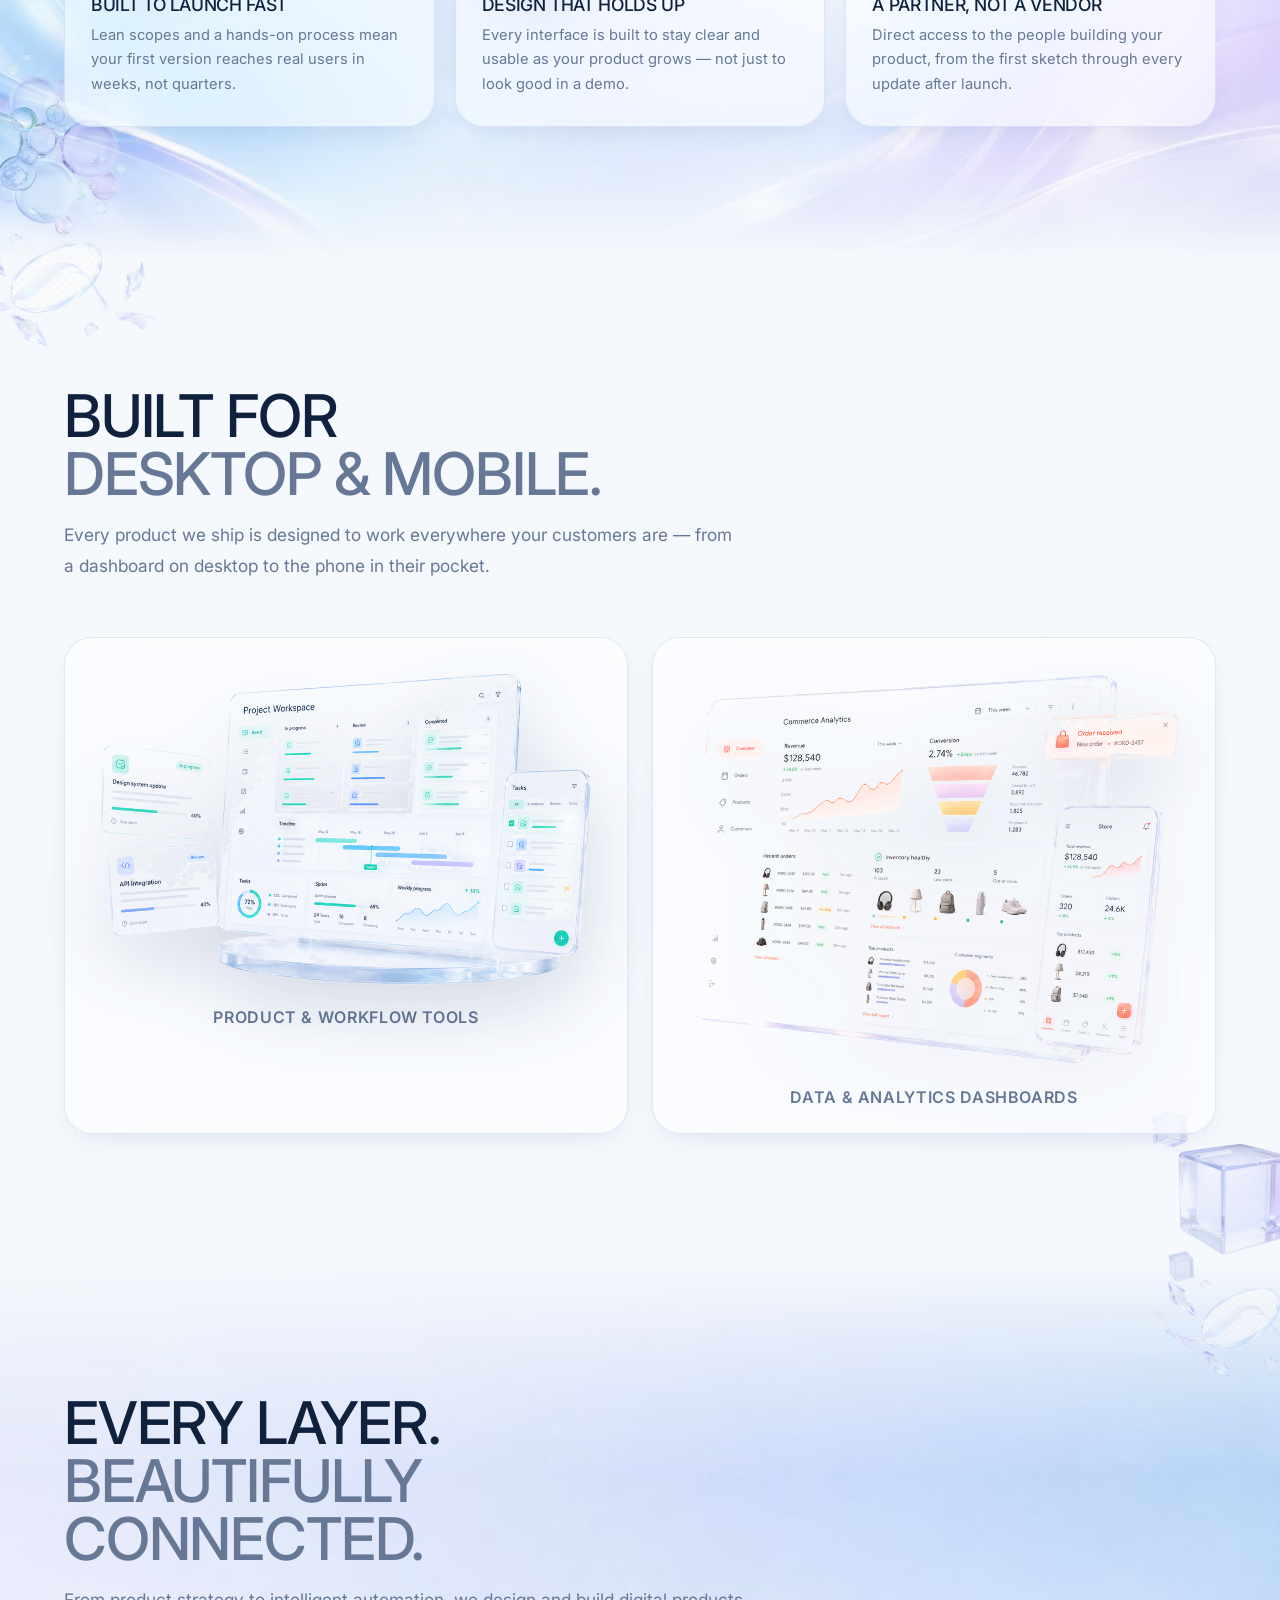
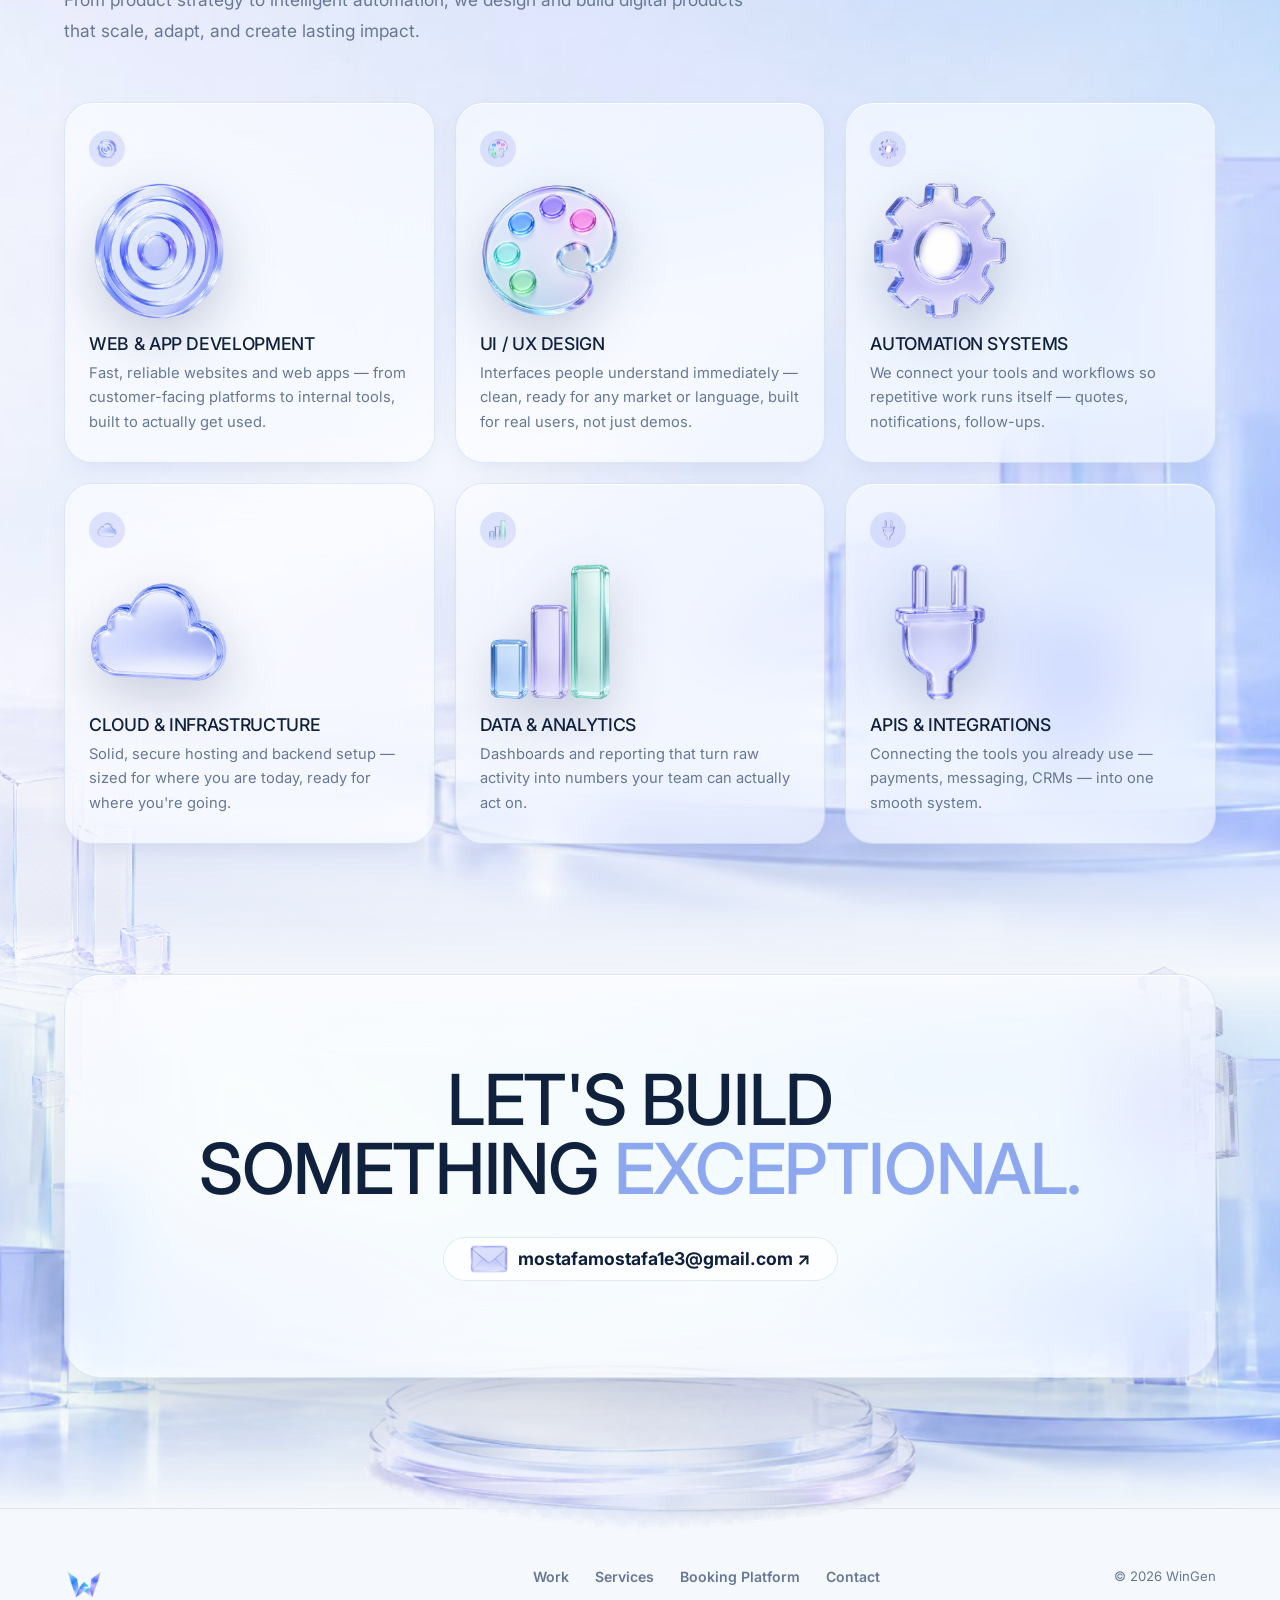
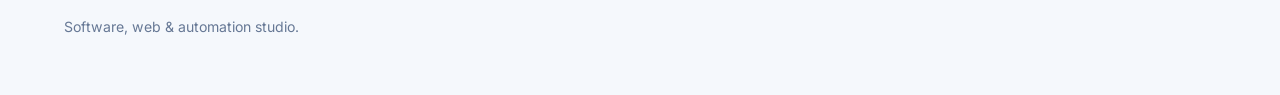
==== commit efe7fb37: "Replace cycling language button with a dropdown menu Shows the current language on the button and le" ====
--- a/index.html
+++ b/index.html
@@ -9,7 +9,7 @@
   <link rel="preconnect" href="https://fonts.googleapis.com" />
   <link rel="preconnect" href="https://fonts.gstatic.com" crossorigin />
   <link href="https://fonts.googleapis.com/css2?family=Inter:wght@400;500;600;700;800;900&family=Scheherazade+New:wght@400;500;600;700&display=swap" rel="stylesheet" />
-  <link rel="stylesheet" href="css/style.css?v=27" />
+  <link rel="stylesheet" href="css/style.css?v=28" />
 </head>
 <body>
   <header class="topbar" id="head">
@@ -25,7 +25,16 @@
         <a href="#contact" data-i18n="nav_about">About</a>
       </nav>
       <div class="nav-right">
-        <button type="button" id="lang-toggle" class="lang-toggle">🇸🇦 العربية</button>
+        <div class="lang-dropdown">
+          <button type="button" id="lang-toggle" class="lang-toggle" aria-haspopup="true" aria-expanded="false">
+            <span class="lang-current">🇬🇧 English</span><span class="lang-caret">▾</span>
+          </button>
+          <div class="lang-menu" id="lang-menu" hidden>
+            <button type="button" class="lang-option" data-lang="en">🇬🇧 English</button>
+            <button type="button" class="lang-option" data-lang="ar">🇸🇦 العربية</button>
+            <button type="button" class="lang-option" data-lang="de">🇩🇪 Deutsch</button>
+          </div>
+        </div>
         <a href="#contact" class="btn-cta" data-i18n="nav_cta">Start a project</a>
       </div>
     </div>
--- a/css/style.css
+++ b/css/style.css
@@ -262,9 +262,14 @@
   gap: 12px;
 }
 
+.lang-dropdown {
+  position: relative;
+}
+
 .lang-toggle {
   display: inline-flex;
   align-items: center;
+  gap: 8px;
   min-height: 44px;
   padding: 0 18px;
   border-radius: var(--radius-sm);
@@ -283,6 +288,58 @@
   transform: translateY(-2px);
 }
 
+.lang-caret {
+  font-size: 0.7rem;
+  color: var(--ink-mute);
+}
+
+.lang-toggle[aria-expanded="true"] .lang-caret {
+  transform: rotate(180deg);
+}
+
+.lang-menu {
+  position: absolute;
+  top: calc(100% + 8px);
+  inset-inline-start: 0;
+  min-width: 100%;
+  background: var(--glass-bg-strong);
+  backdrop-filter: blur(32px) saturate(1.5);
+  -webkit-backdrop-filter: blur(32px) saturate(1.5);
+  border: 1px solid var(--glass-border);
+  box-shadow: var(--shadow-lg), var(--glass-inner-edge);
+  border-radius: var(--radius-sm);
+  padding: 6px;
+  z-index: 50;
+  display: flex;
+  flex-direction: column;
+  gap: 2px;
+}
+
+.lang-option {
+  display: block;
+  width: 100%;
+  text-align: start;
+  white-space: nowrap;
+  padding: 9px 14px;
+  border: none;
+  background: transparent;
+  border-radius: 8px;
+  color: var(--navy);
+  font-weight: 600;
+  font-size: 0.85rem;
+  font-family: inherit;
+  cursor: pointer;
+  transition: background 0.15s ease;
+}
+
+.lang-option:hover {
+  background: rgba(141, 168, 239, 0.18);
+}
+
+.lang-option.active {
+  background: rgba(141, 168, 239, 0.28);
+}
+
 @media (max-width: 640px) {
   .topbar-inner {
     height: 76px;
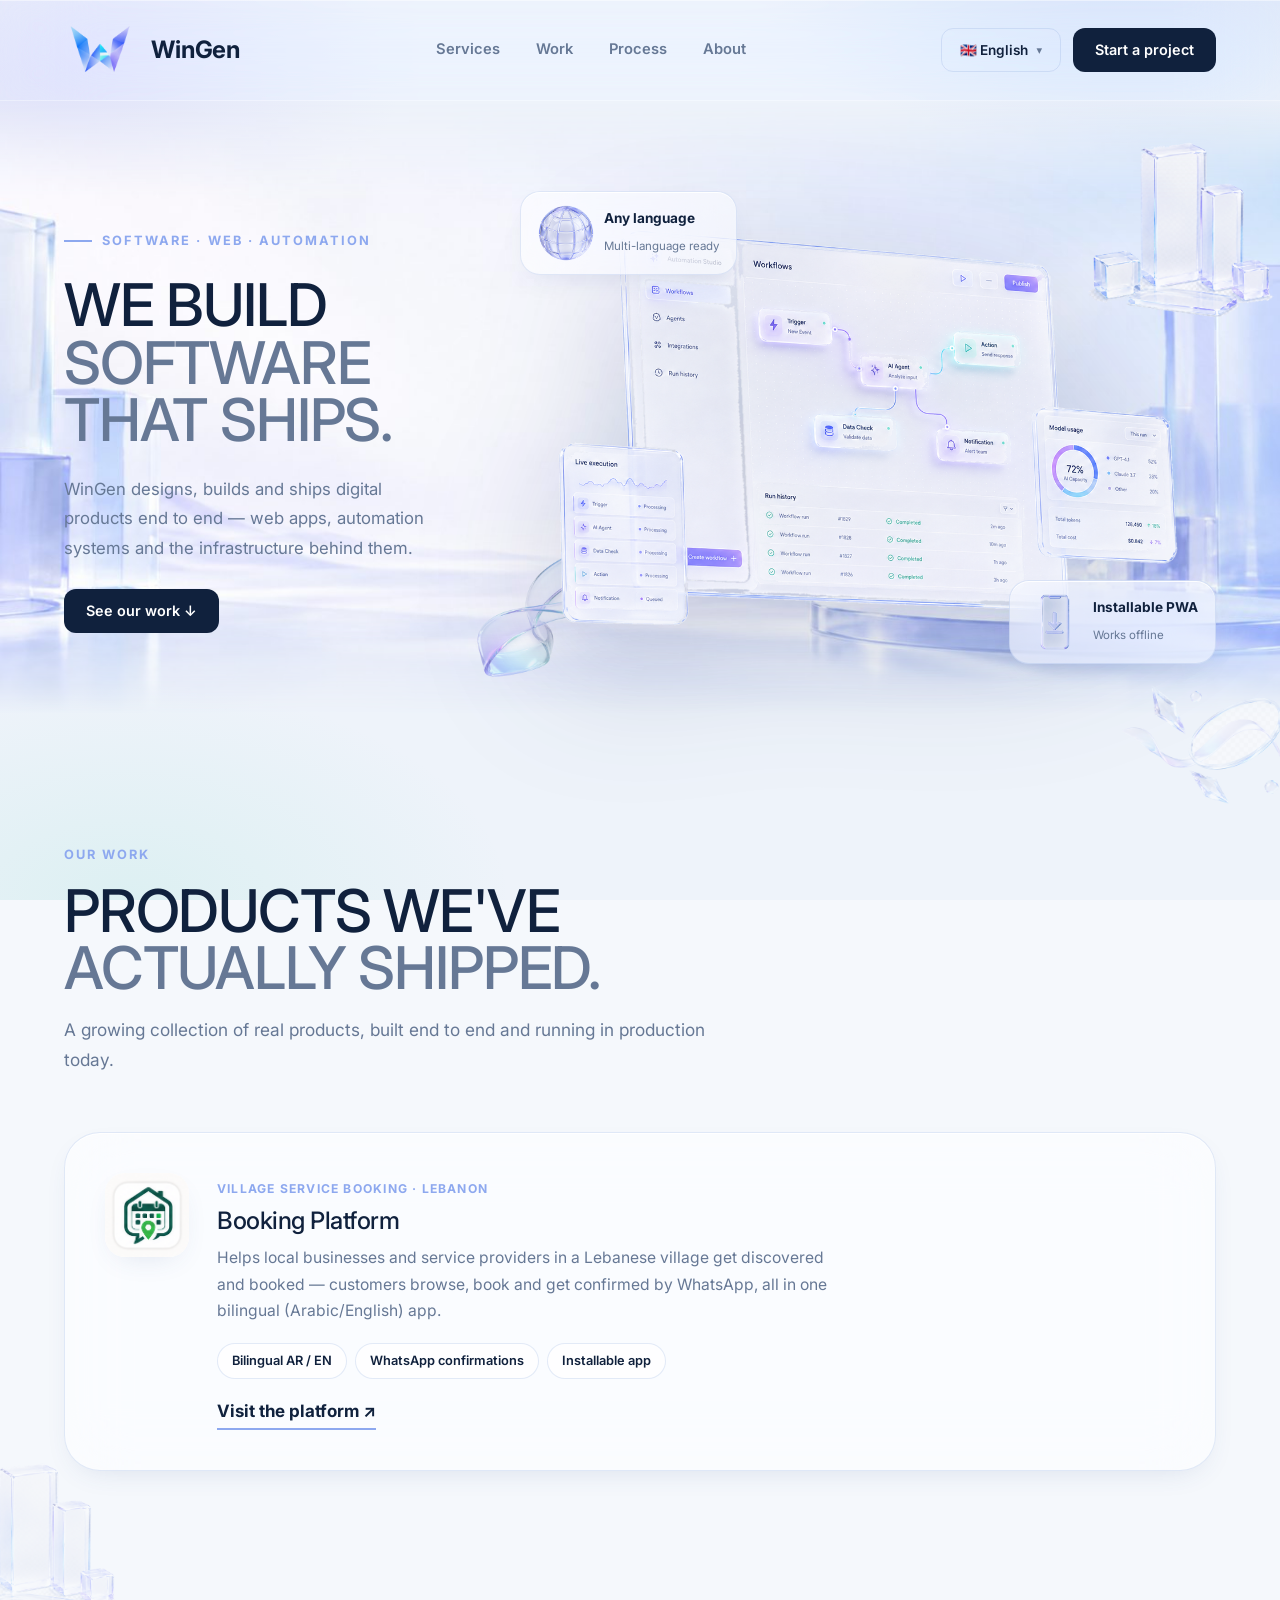
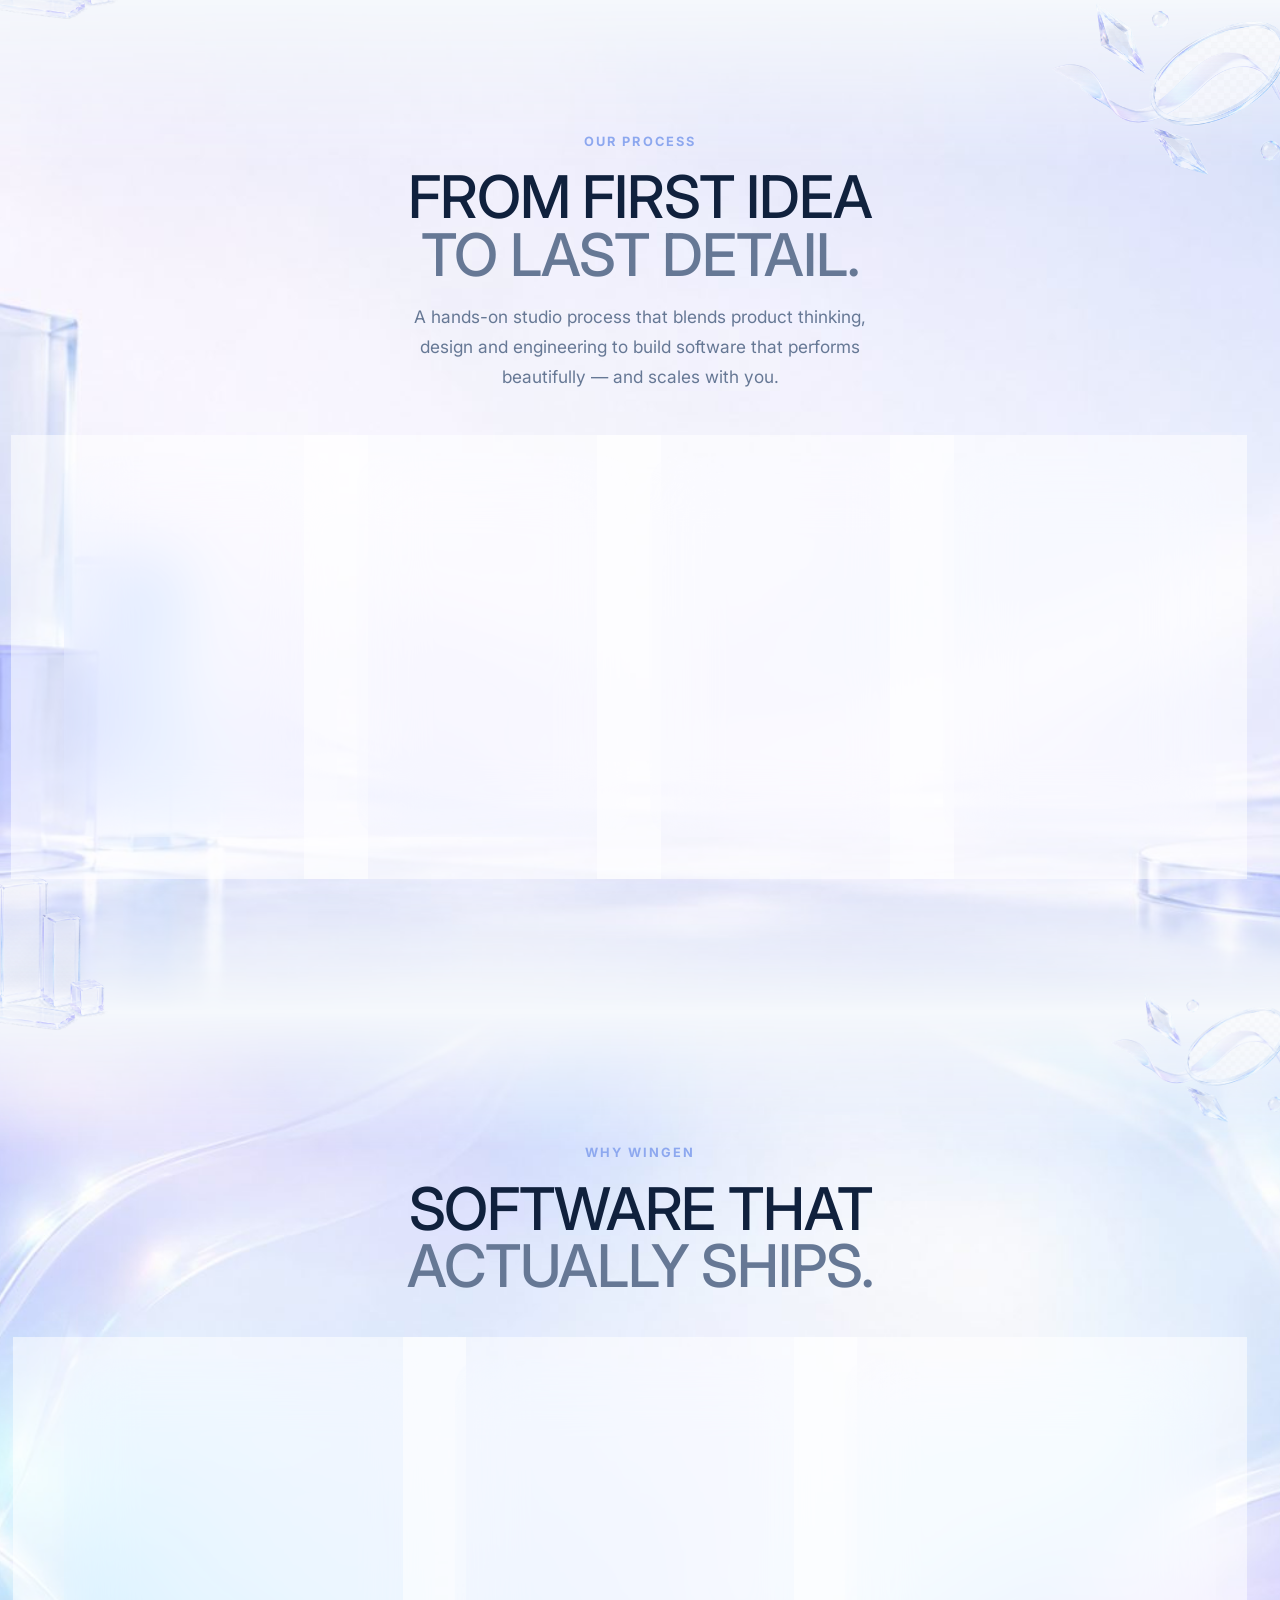
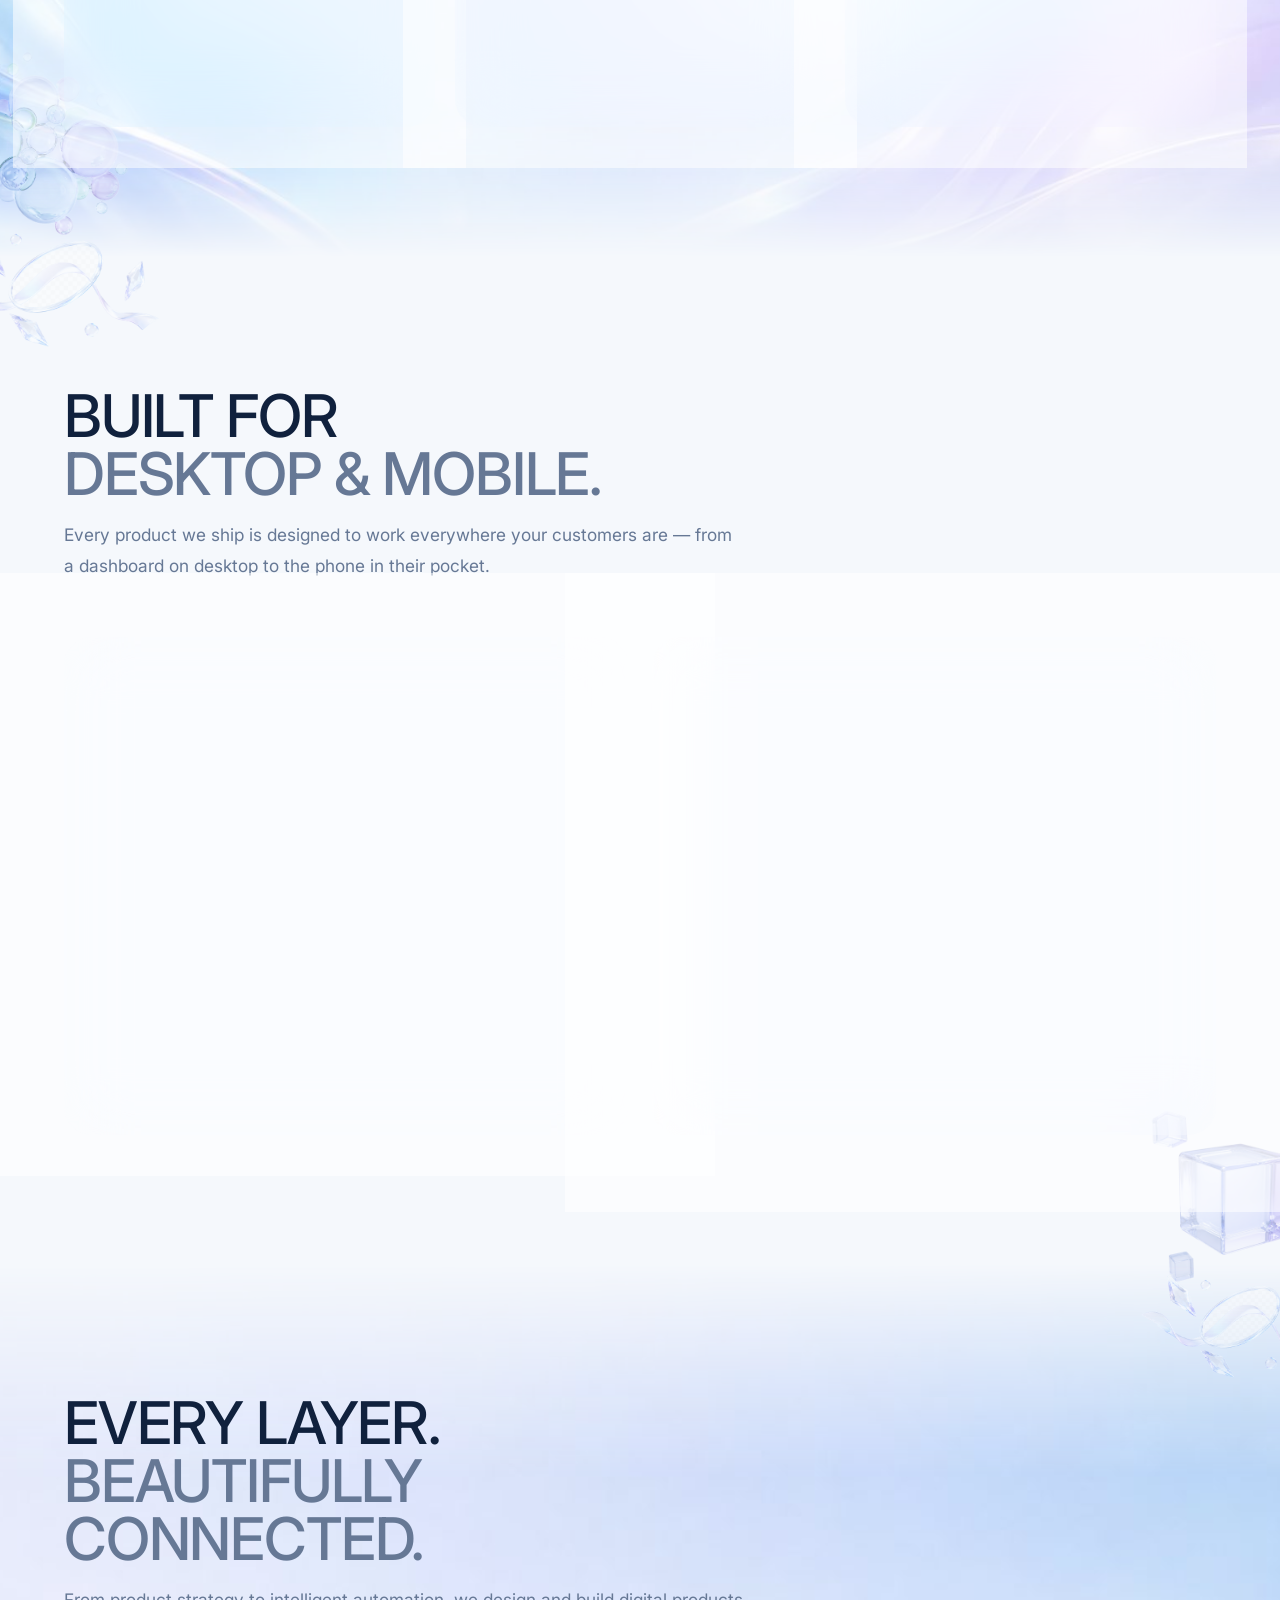
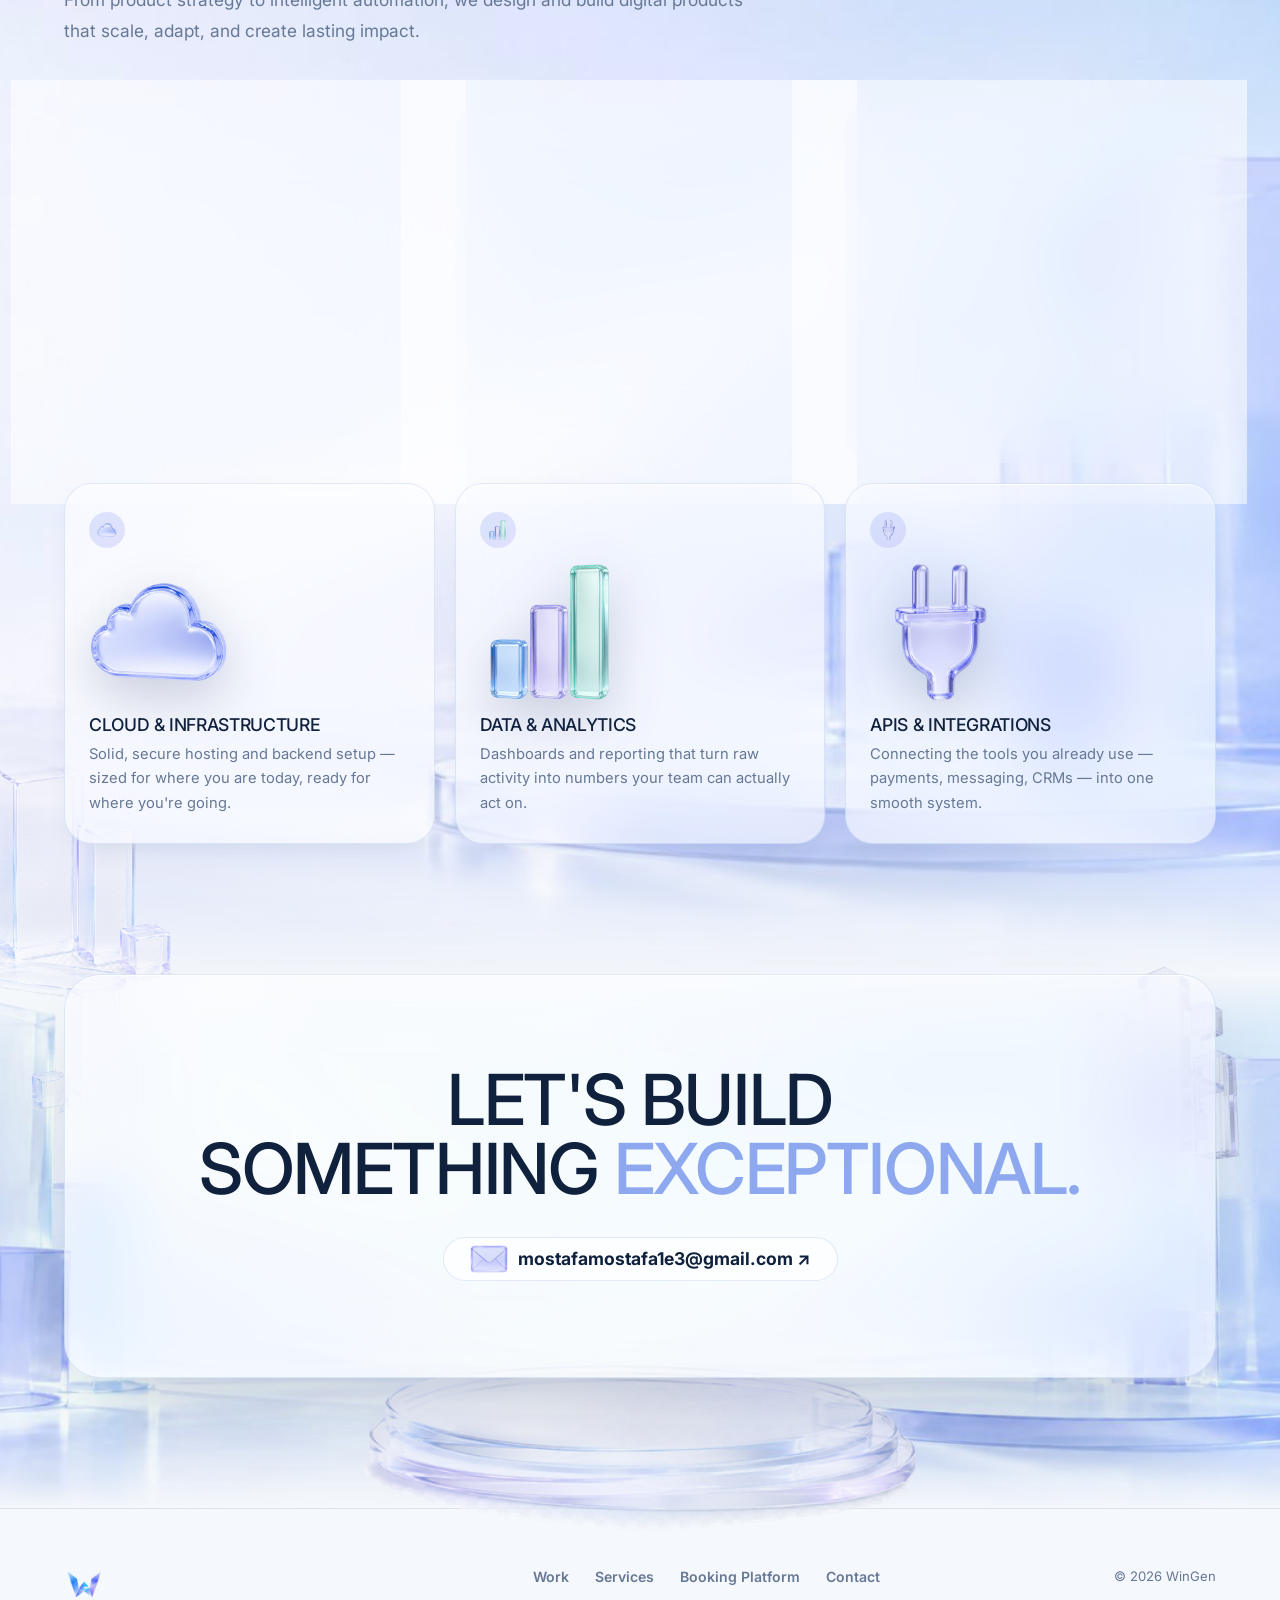
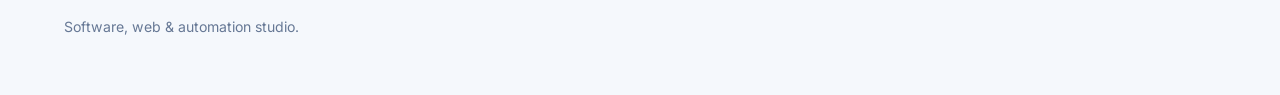
==== commit a848b8bc: "Fix language dropdown menu staying permanently visible .lang-menu's own display:flex was overriding " ====
--- a/index.html
+++ b/index.html
@@ -9,7 +9,7 @@
   <link rel="preconnect" href="https://fonts.googleapis.com" />
   <link rel="preconnect" href="https://fonts.gstatic.com" crossorigin />
   <link href="https://fonts.googleapis.com/css2?family=Inter:wght@400;500;600;700;800;900&family=Scheherazade+New:wght@400;500;600;700&display=swap" rel="stylesheet" />
-  <link rel="stylesheet" href="css/style.css?v=28" />
+  <link rel="stylesheet" href="css/style.css?v=29" />
 </head>
 <body>
   <header class="topbar" id="head">
--- a/css/style.css
+++ b/css/style.css
@@ -297,6 +297,10 @@
   transform: rotate(180deg);
 }
 
+.lang-menu[hidden] {
+  display: none;
+}
+
 .lang-menu {
   position: absolute;
   top: calc(100% + 8px);
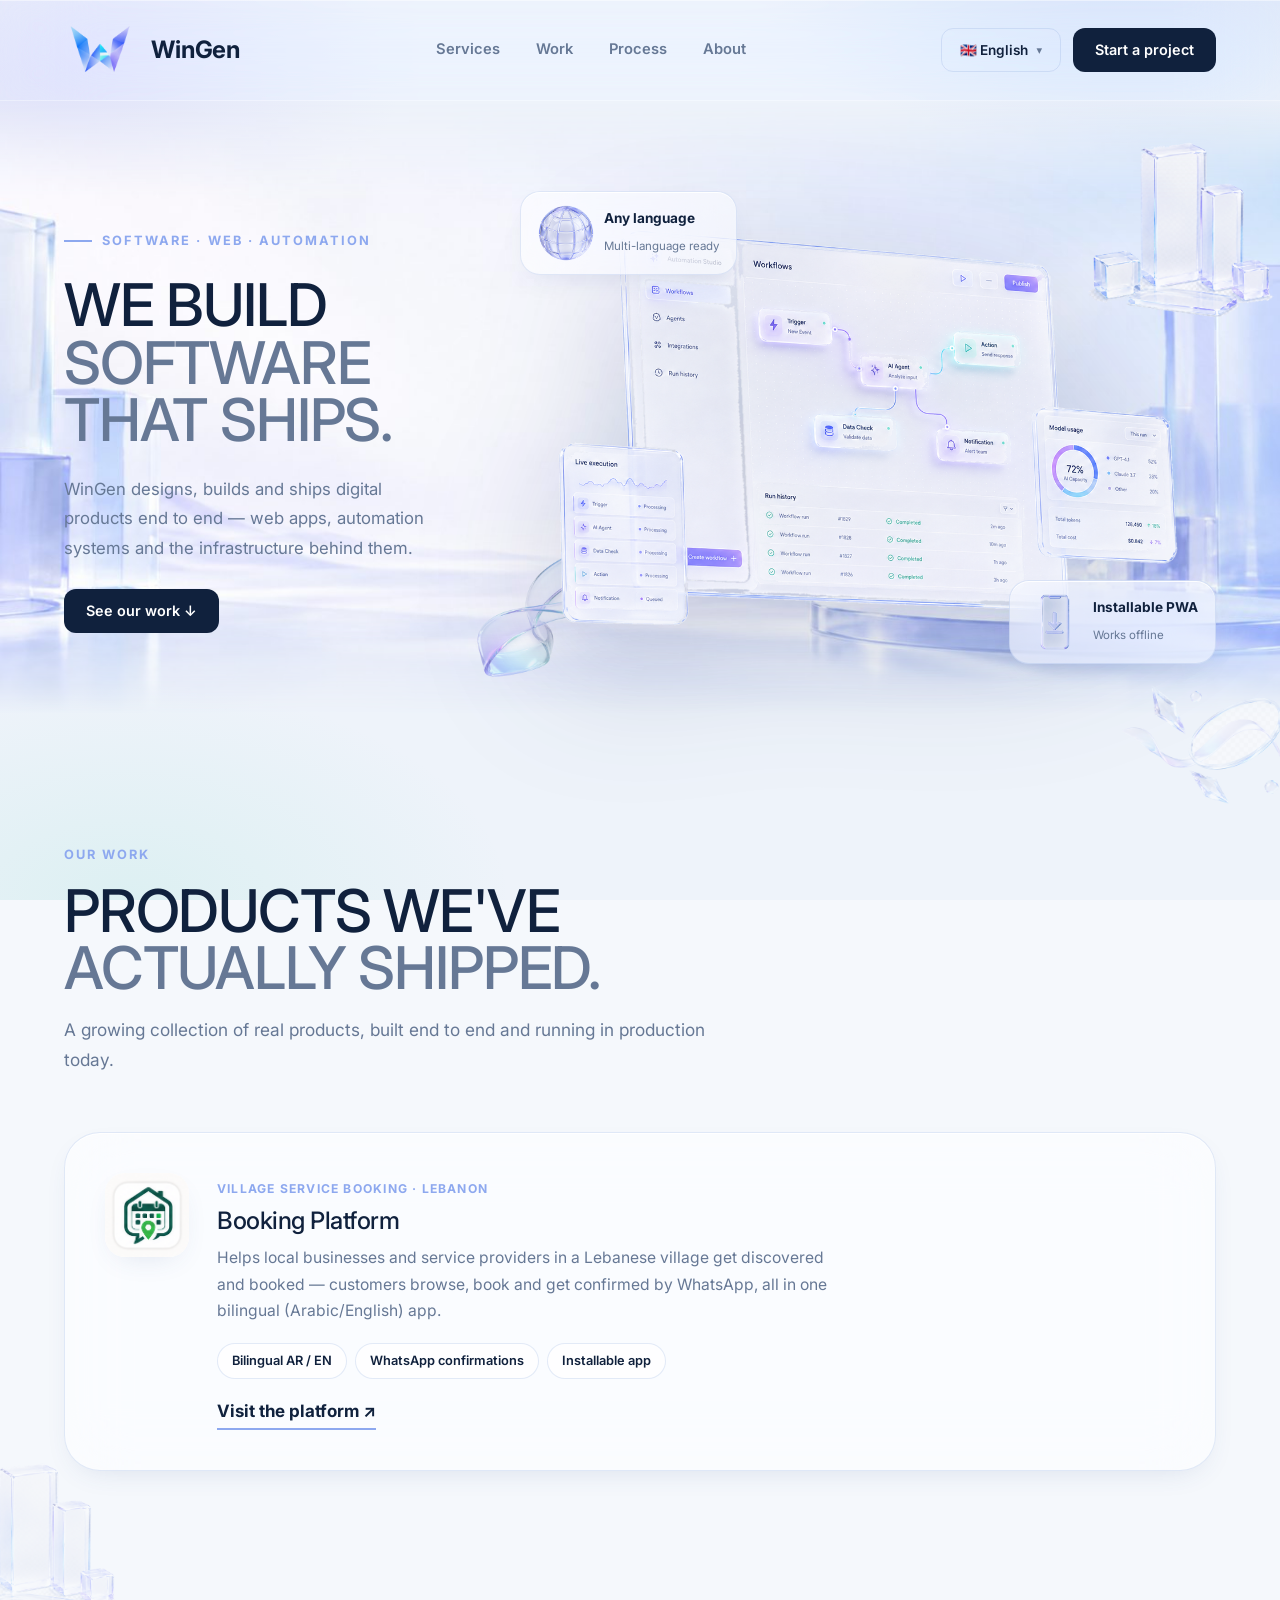
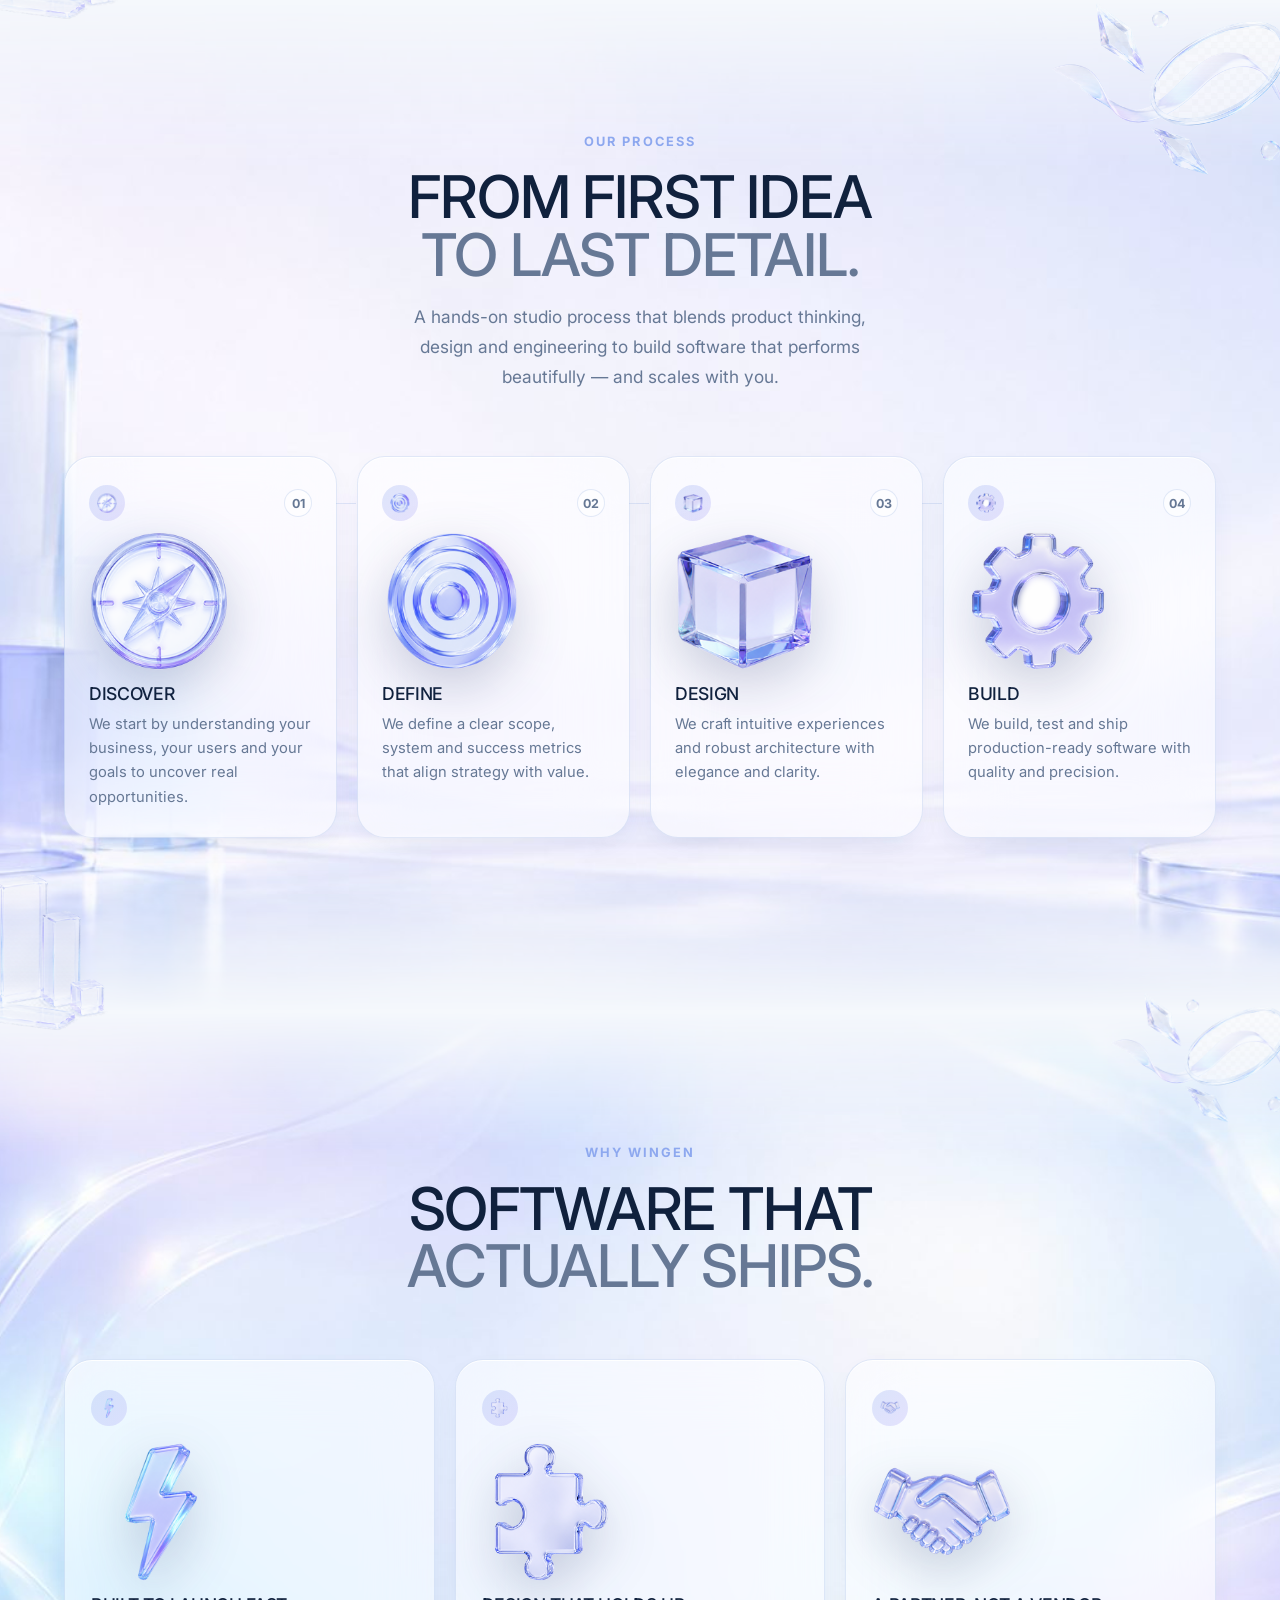
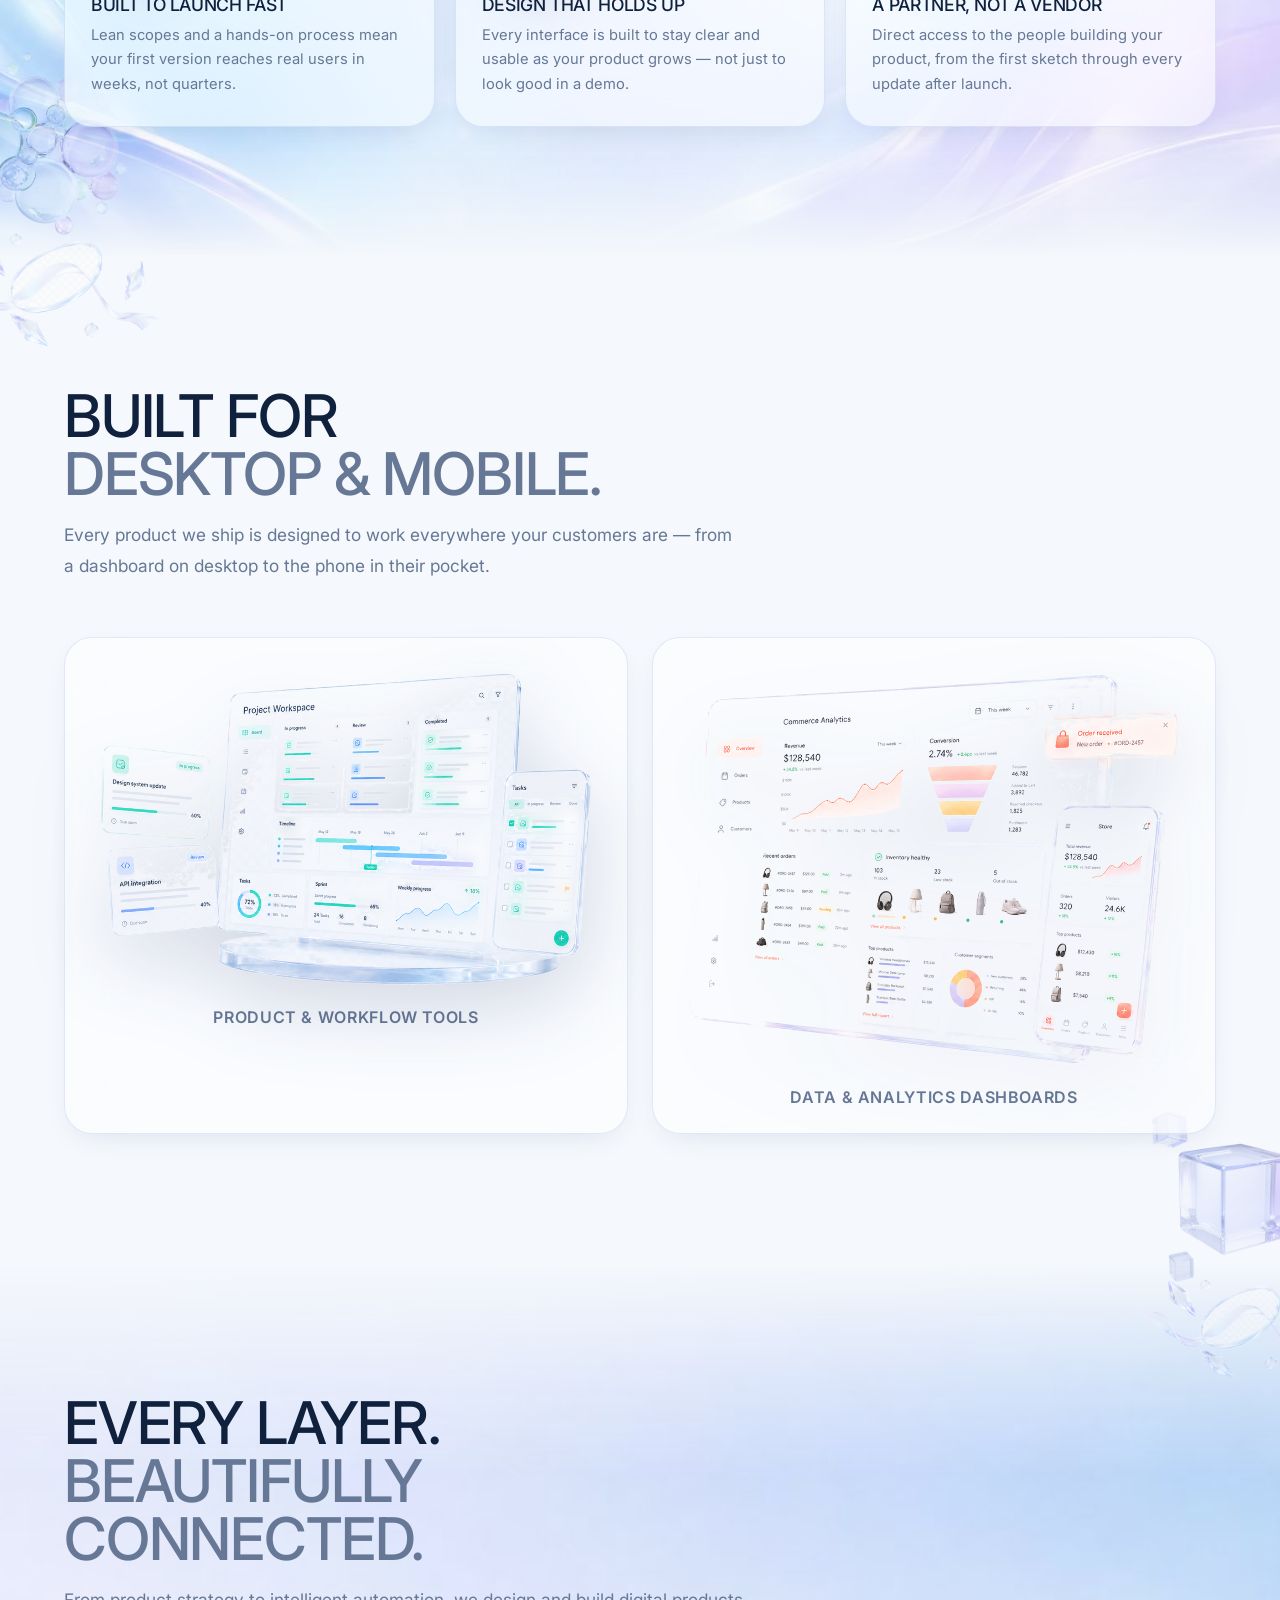
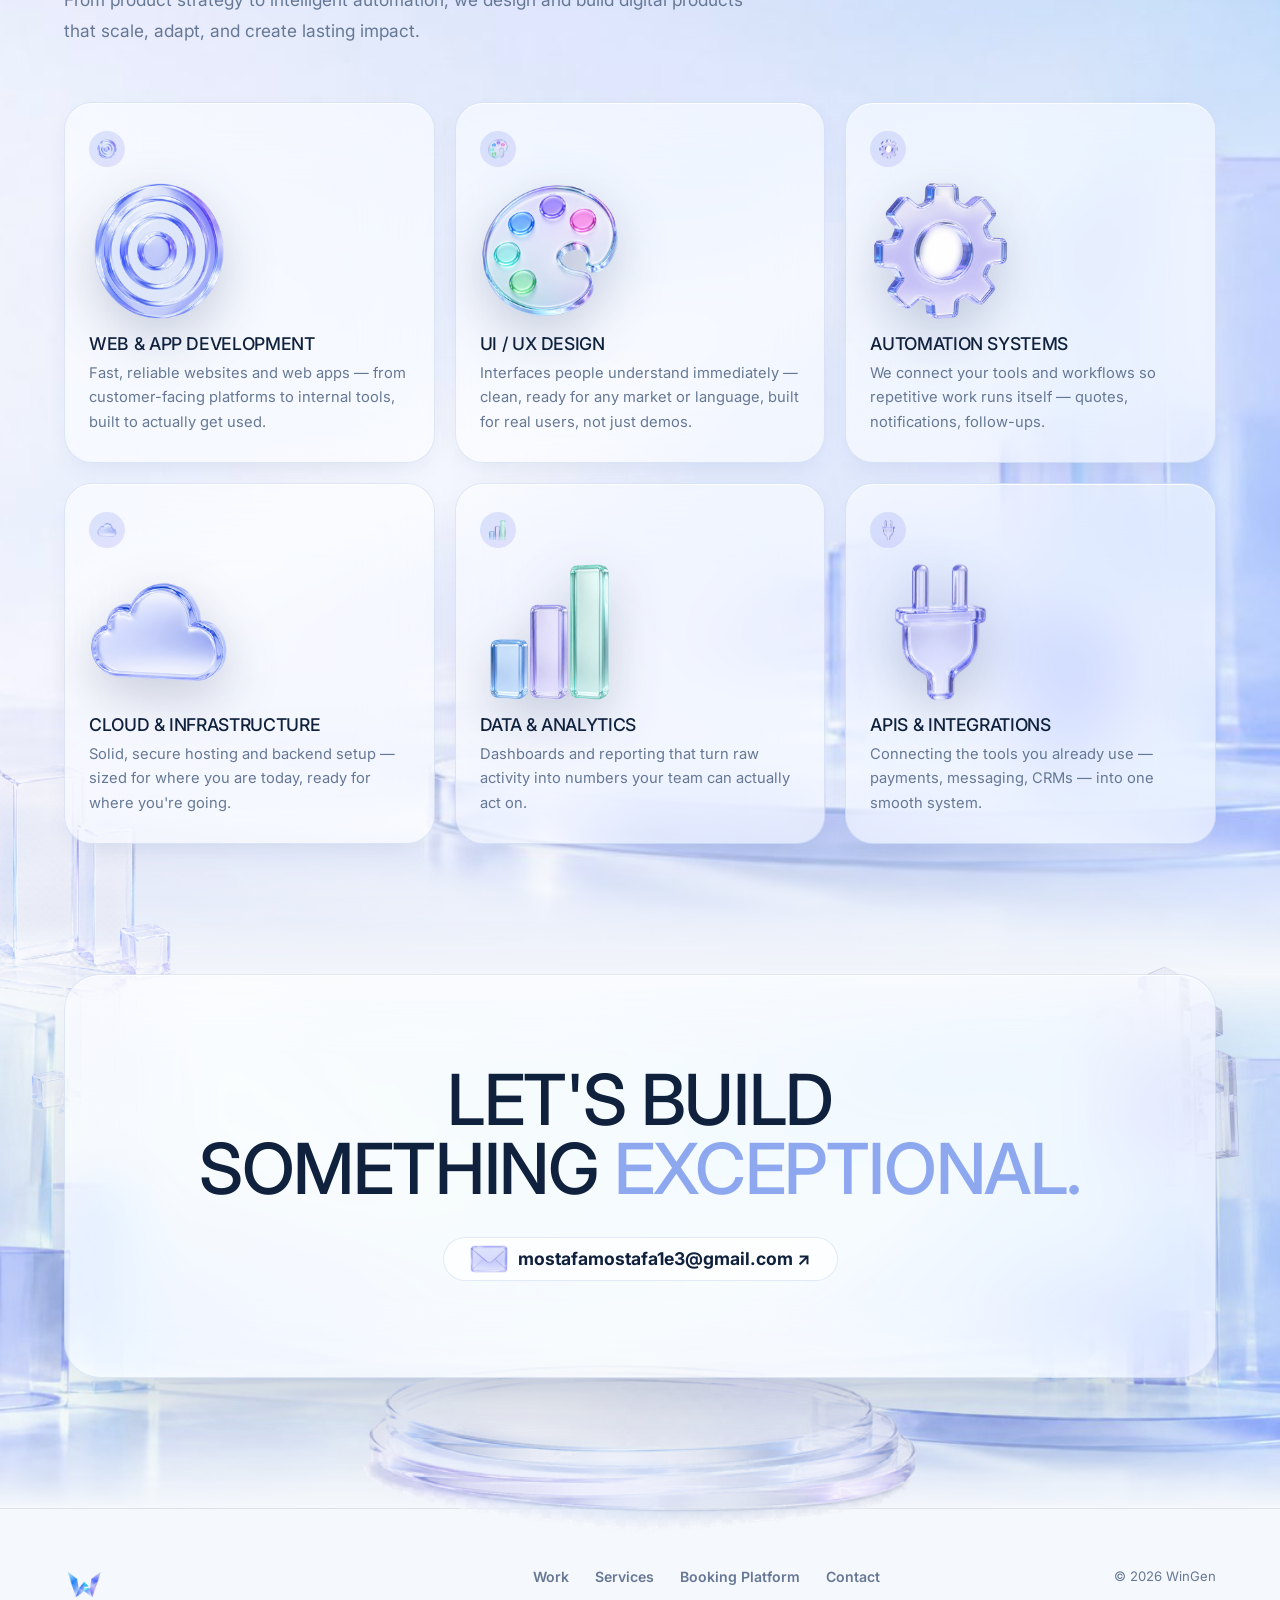
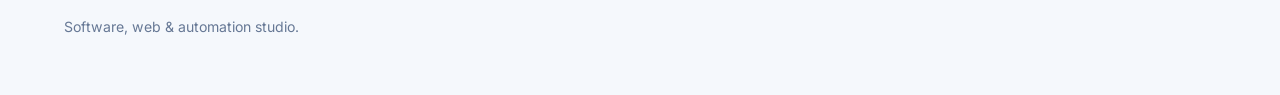
==== commit 0fc25238: "Rename mawa3id/ to booking/, add language dropdown and new Arabic font - Move the booking app from m" ====
--- a/index.html
+++ b/index.html
@@ -80,7 +80,7 @@
         </div>
 
         <div class="project-grid">
-          <a href="mawa3id/" class="project-card glass reveal">
+          <a href="booking/" class="project-card glass reveal">
             <img src="assets/mawa3id-icon.png" alt="Booking platform logo" class="project-icon" />
             <div class="project-info">
               <span class="project-tag" data-i18n="project1_tag">Village Service Booking · Lebanon</span>
@@ -261,7 +261,7 @@
       <nav class="foot-links">
         <a href="#work" data-i18n="foot_work">Work</a>
         <a href="#services" data-i18n="foot_services">Services</a>
-        <a href="mawa3id/" data-i18n="foot_booking">Booking Platform</a>
+        <a href="booking/" data-i18n="foot_booking">Booking Platform</a>
         <a href="#contact" data-i18n="foot_contact">Contact</a>
       </nav>
       <p class="foot-copy">© 2026 WinGen</p>
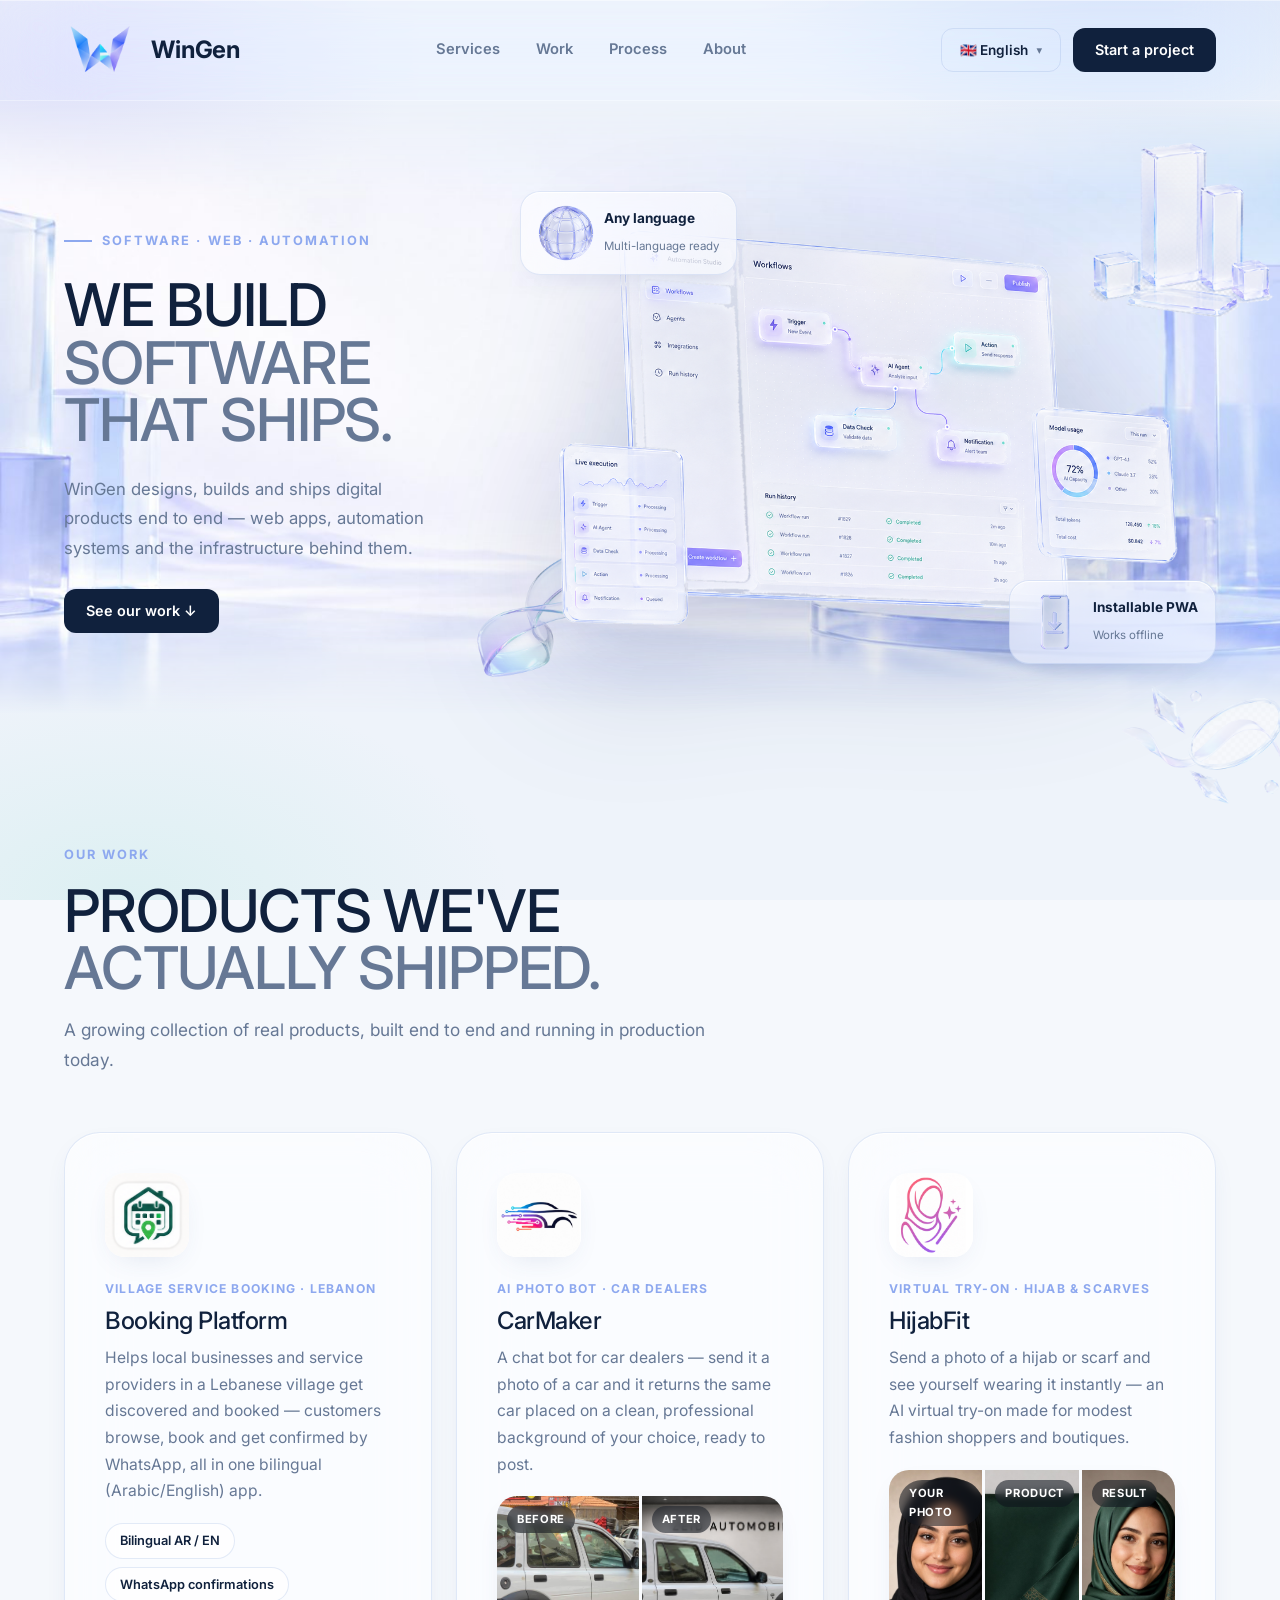
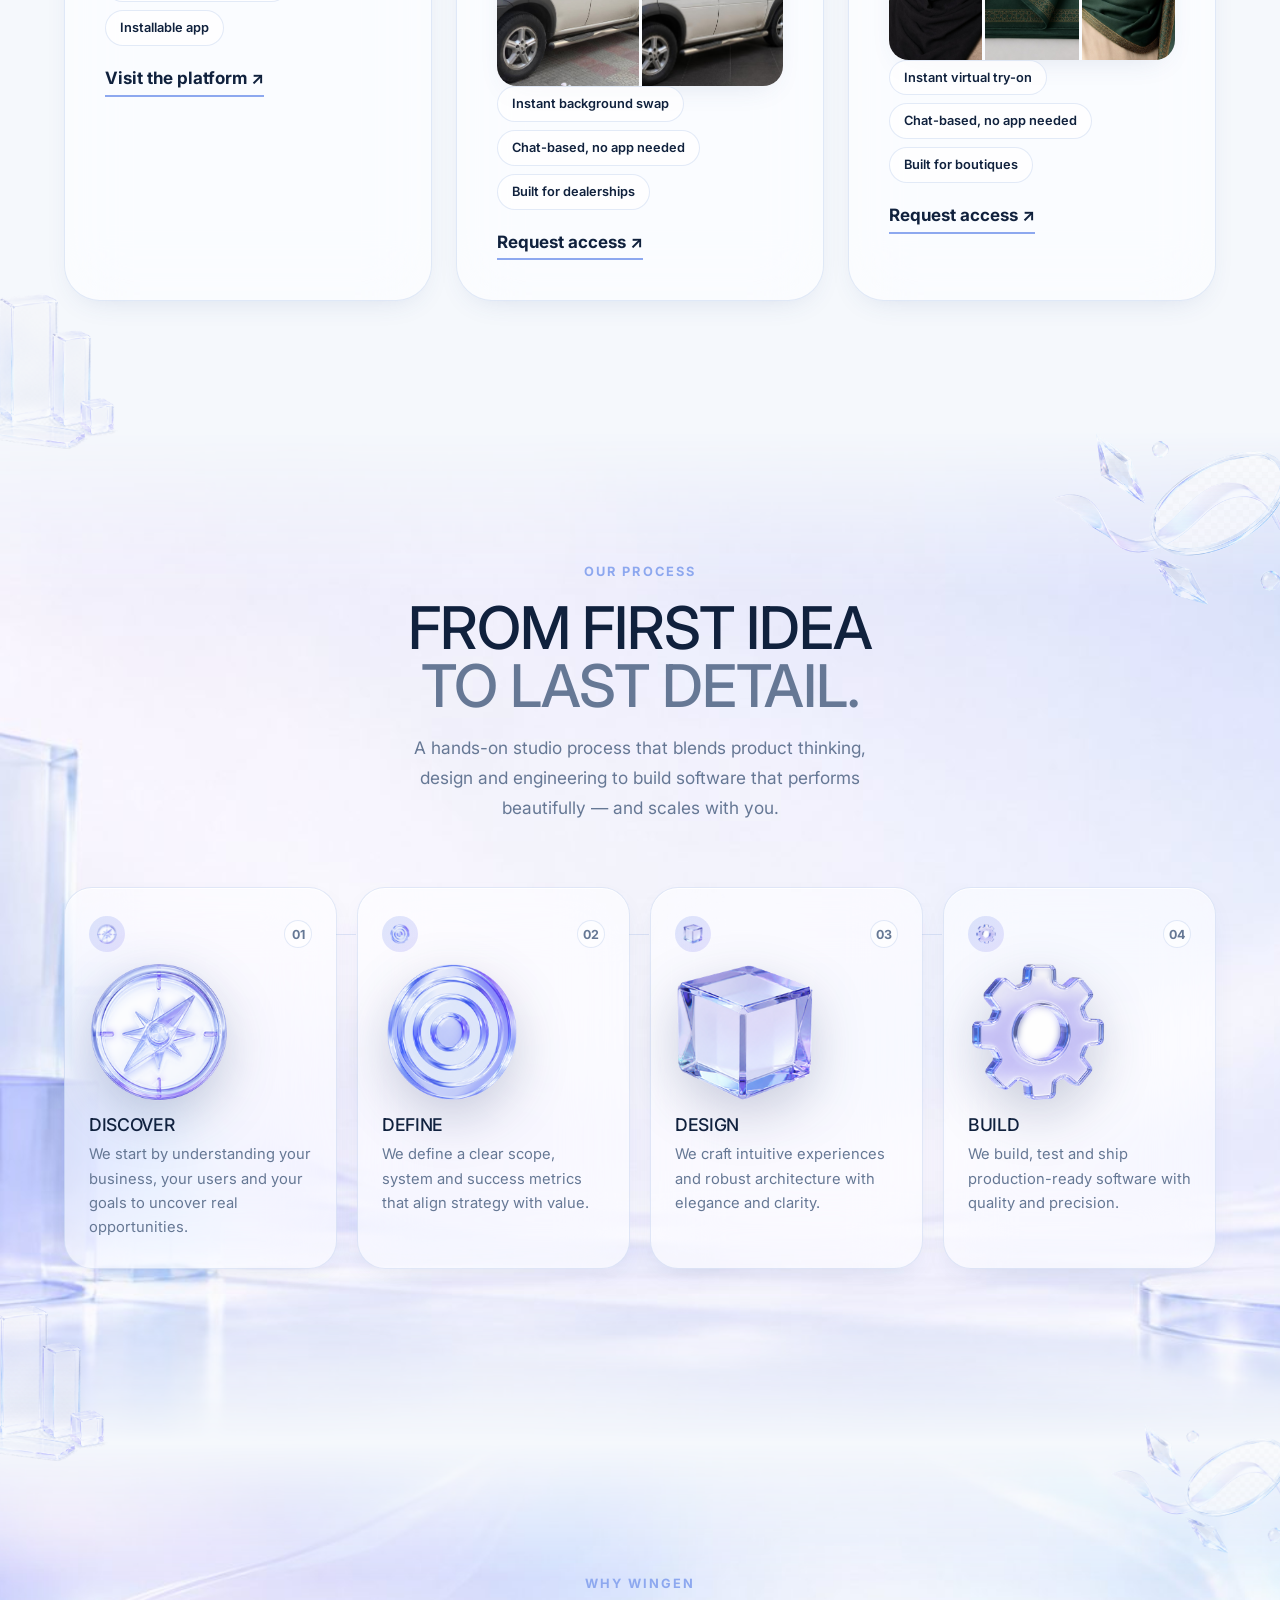
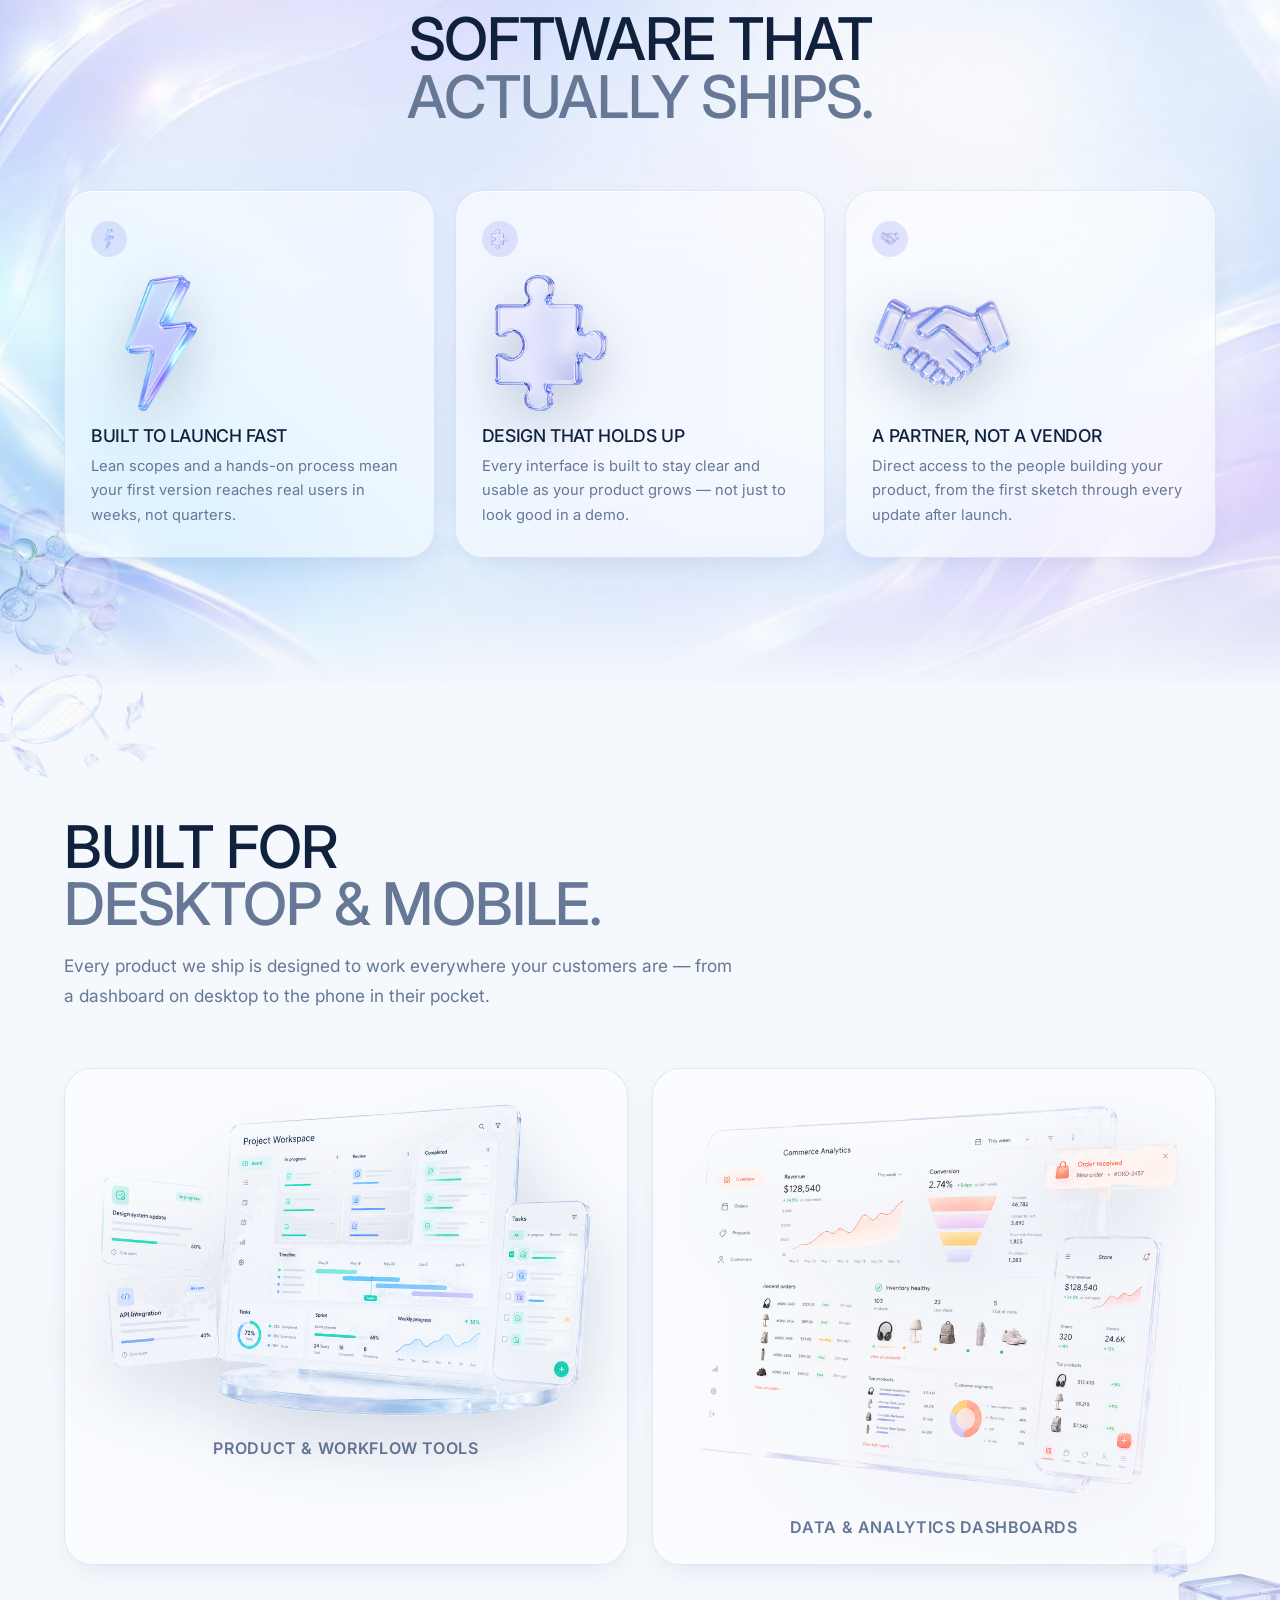
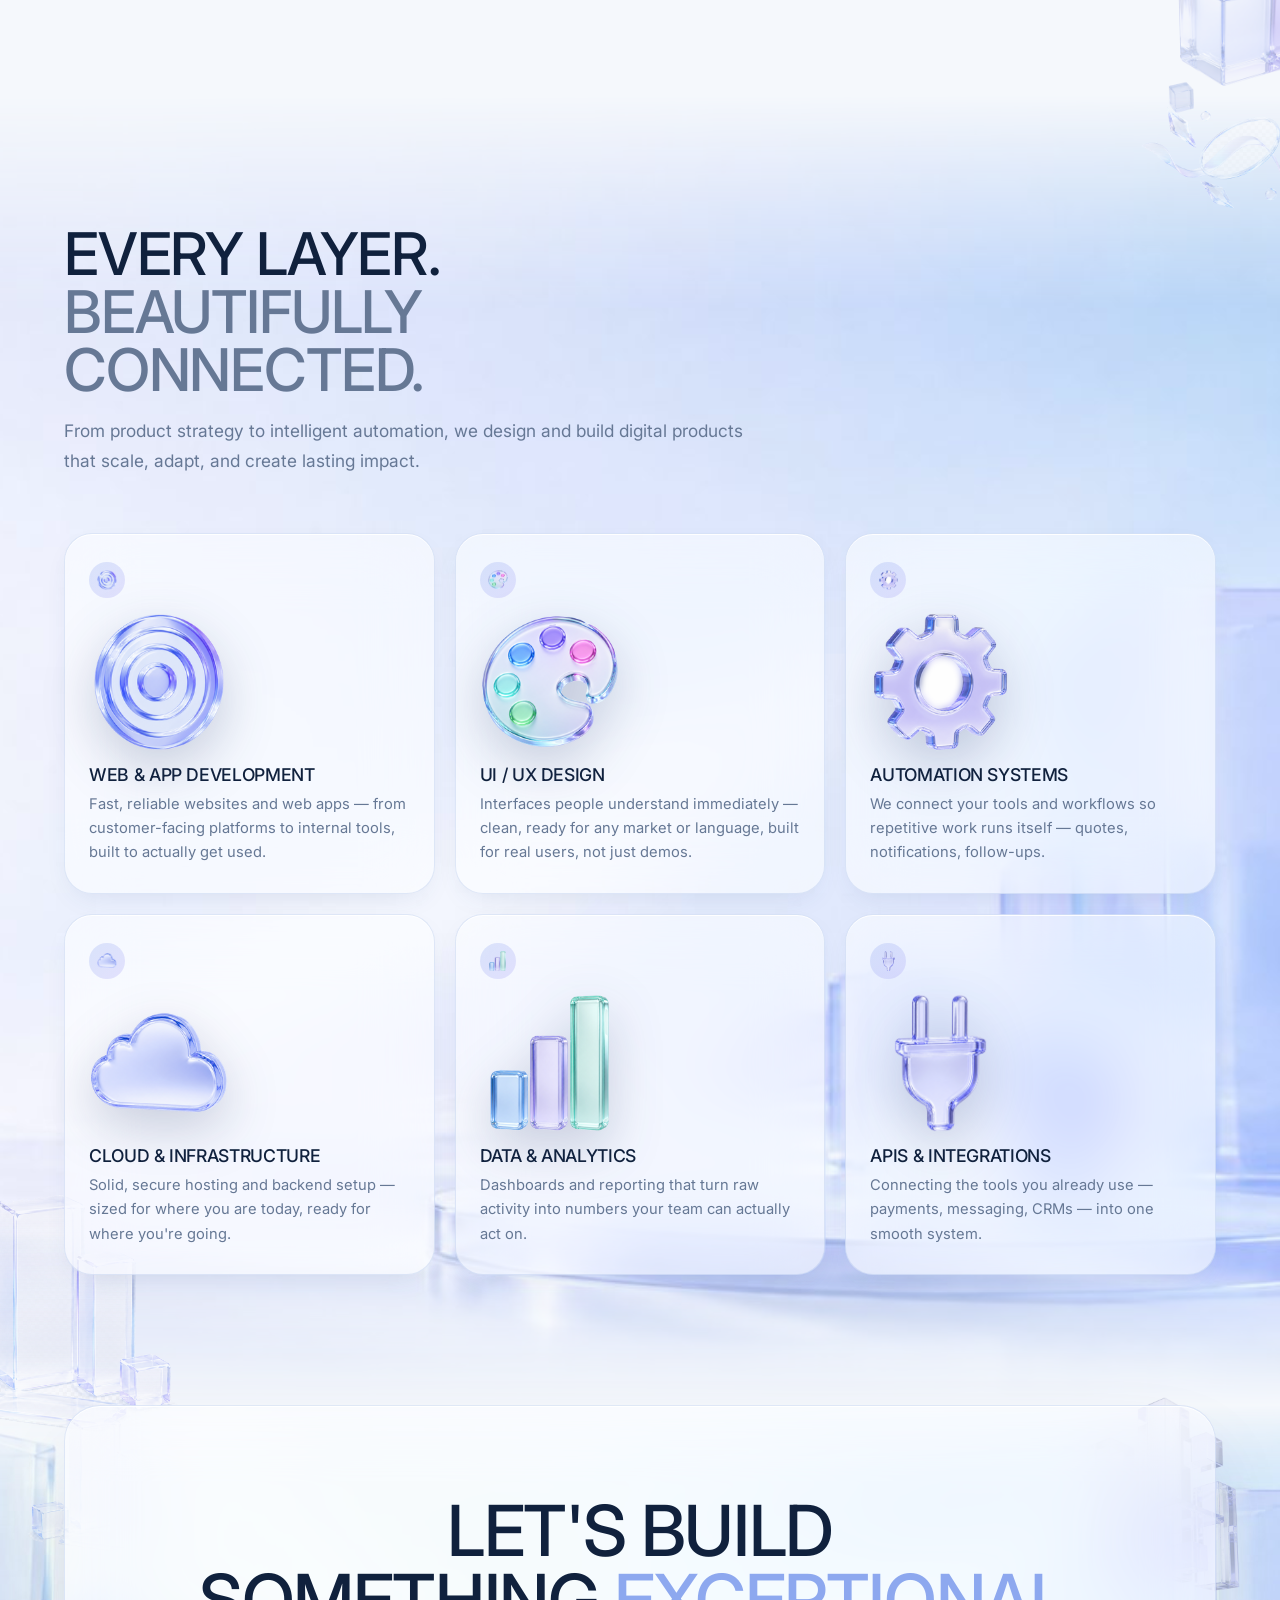
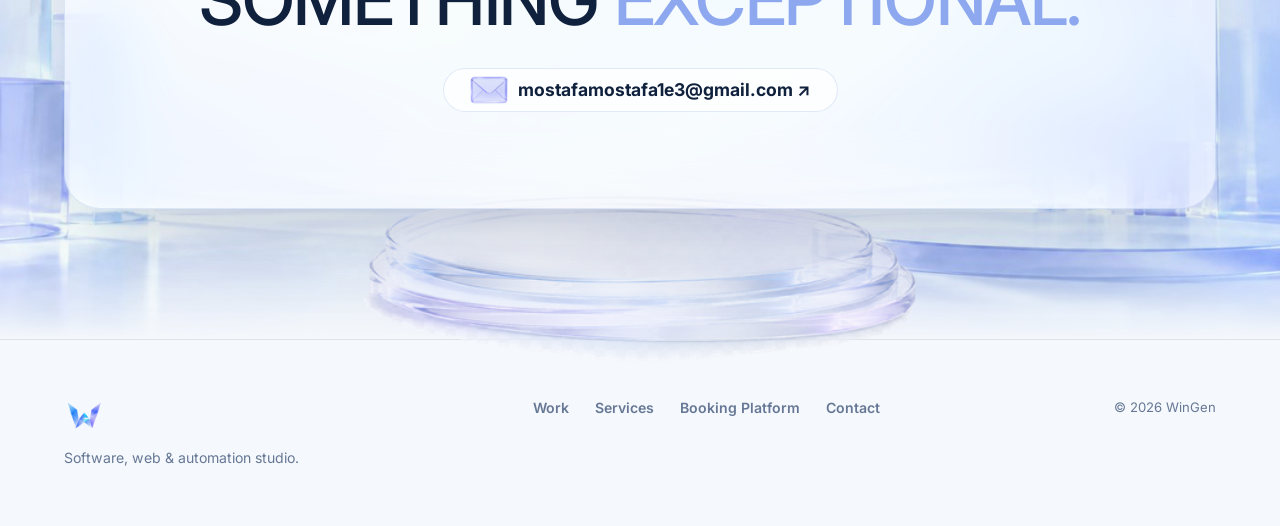
==== commit 29d27005: "Add CarMaker and HijabFit project cards, flexible grid, tighter provider page - Add two new WinGen "" ====
--- a/index.html
+++ b/index.html
@@ -9,7 +9,7 @@
   <link rel="preconnect" href="https://fonts.googleapis.com" />
   <link rel="preconnect" href="https://fonts.gstatic.com" crossorigin />
   <link href="https://fonts.googleapis.com/css2?family=Inter:wght@400;500;600;700;800;900&family=Scheherazade+New:wght@400;500;600;700&display=swap" rel="stylesheet" />
-  <link rel="stylesheet" href="css/style.css?v=29" />
+  <link rel="stylesheet" href="css/style.css?v=32" />
 </head>
 <body>
   <header class="topbar" id="head">
@@ -94,6 +94,60 @@
               <span class="link-arrow" data-i18n="project1_link">Visit the platform ↗</span>
             </div>
           </a>
+
+          <a href="#contact" class="project-card glass reveal">
+            <img src="assets/carmaker-icon.png" alt="CarMaker bot logo" class="project-icon" />
+            <div class="project-info">
+              <span class="project-tag" data-i18n="project2_tag">AI Photo Bot · Car Dealers</span>
+              <h3 data-i18n="project2_title">CarMaker</h3>
+              <p data-i18n="project2_desc">A chat bot for car dealers — send it a photo of a car and it returns the same car placed on a clean, professional background of your choice, ready to post.</p>
+              <div class="project-example">
+                <div class="project-example-cell">
+                  <img src="assets/carmaker-example-before.jpg" alt="Original car photo before processing" />
+                  <span class="project-example-label project-example-label-before" data-i18n="project2_example_before">Before</span>
+                </div>
+                <div class="project-example-cell">
+                  <img src="assets/carmaker-example-after.jpg" alt="Car photo after CarMaker replaced the background" />
+                  <span class="project-example-label project-example-label-after" data-i18n="project2_example_after">After</span>
+                </div>
+              </div>
+              <div class="project-pills">
+                <span data-i18n="project2_pill1">Instant background swap</span>
+                <span data-i18n="project2_pill2">Chat-based, no app needed</span>
+                <span data-i18n="project2_pill3">Built for dealerships</span>
+              </div>
+              <span class="link-arrow" data-i18n="project2_link">Request access ↗</span>
+            </div>
+          </a>
+
+          <a href="#contact" class="project-card glass reveal">
+            <img src="assets/hijabfit-icon.png" alt="HijabFit logo" class="project-icon" />
+            <div class="project-info">
+              <span class="project-tag" data-i18n="project3_tag">Virtual Try-On · Hijab & Scarves</span>
+              <h3 data-i18n="project3_title">HijabFit</h3>
+              <p data-i18n="project3_desc">Send a photo of a hijab or scarf and see yourself wearing it instantly — an AI virtual try-on made for modest fashion shoppers and boutiques.</p>
+              <div class="project-example project-example-3">
+                <div class="project-example-cell">
+                  <img src="assets/hijabfit-example-self.jpg" alt="Photo of the customer before try-on" />
+                  <span class="project-example-label" data-i18n="project3_example_self">Your photo</span>
+                </div>
+                <div class="project-example-cell">
+                  <img src="assets/hijabfit-example-before.jpg" alt="Product photo of the scarf" />
+                  <span class="project-example-label" data-i18n="project3_example_product">Product</span>
+                </div>
+                <div class="project-example-cell">
+                  <img src="assets/hijabfit-example-after.jpg" alt="Result showing the scarf worn after virtual try-on" />
+                  <span class="project-example-label" data-i18n="project3_example_result">Result</span>
+                </div>
+              </div>
+              <div class="project-pills">
+                <span data-i18n="project3_pill1">Instant virtual try-on</span>
+                <span data-i18n="project3_pill2">Chat-based, no app needed</span>
+                <span data-i18n="project3_pill3">Built for boutiques</span>
+              </div>
+              <span class="link-arrow" data-i18n="project3_link">Request access ↗</span>
+            </div>
+          </a>
         </div>
       </div>
     </section>
--- a/css/style.css
+++ b/css/style.css
@@ -761,18 +761,67 @@
 
 .project-grid {
   display: grid;
+  grid-template-columns: 1fr;
   gap: 24px;
+}
+
+@media (min-width: 640px) {
+  .project-grid {
+    grid-template-columns: repeat(auto-fit, minmax(360px, 1fr));
+  }
 }
 
 .project-card {
   display: flex;
+  flex-direction: column;
   align-items: flex-start;
-  gap: 28px;
+  gap: 16px;
   border-radius: var(--radius-xl);
   padding: 40px;
   text-decoration: none;
   color: inherit;
   transition: transform 0.3s var(--ease);
+}
+
+.project-example {
+  display: grid;
+  grid-template-columns: 1fr 1fr;
+  gap: 3px;
+  width: 100%;
+  border-radius: var(--radius-md);
+  overflow: hidden;
+  box-shadow: var(--shadow);
+}
+
+.project-example-3 {
+  grid-template-columns: 1fr 1fr 1fr;
+}
+
+.project-example-cell {
+  position: relative;
+  height: 190px;
+}
+
+.project-example-cell img {
+  display: block;
+  width: 100%;
+  height: 100%;
+  object-fit: cover;
+}
+
+.project-example-label {
+  position: absolute;
+  top: 10px;
+  left: 10px;
+  padding: 4px 10px;
+  border-radius: 999px;
+  font-size: 0.7rem;
+  font-weight: 700;
+  letter-spacing: 0.06em;
+  text-transform: uppercase;
+  background: rgba(15, 20, 30, 0.55);
+  color: white;
+  backdrop-filter: blur(4px);
 }
 
 .project-card:hover {
@@ -828,7 +877,6 @@
 
 @media (max-width: 640px) {
   .project-card {
-    flex-direction: column;
     padding: 28px;
   }
 }
